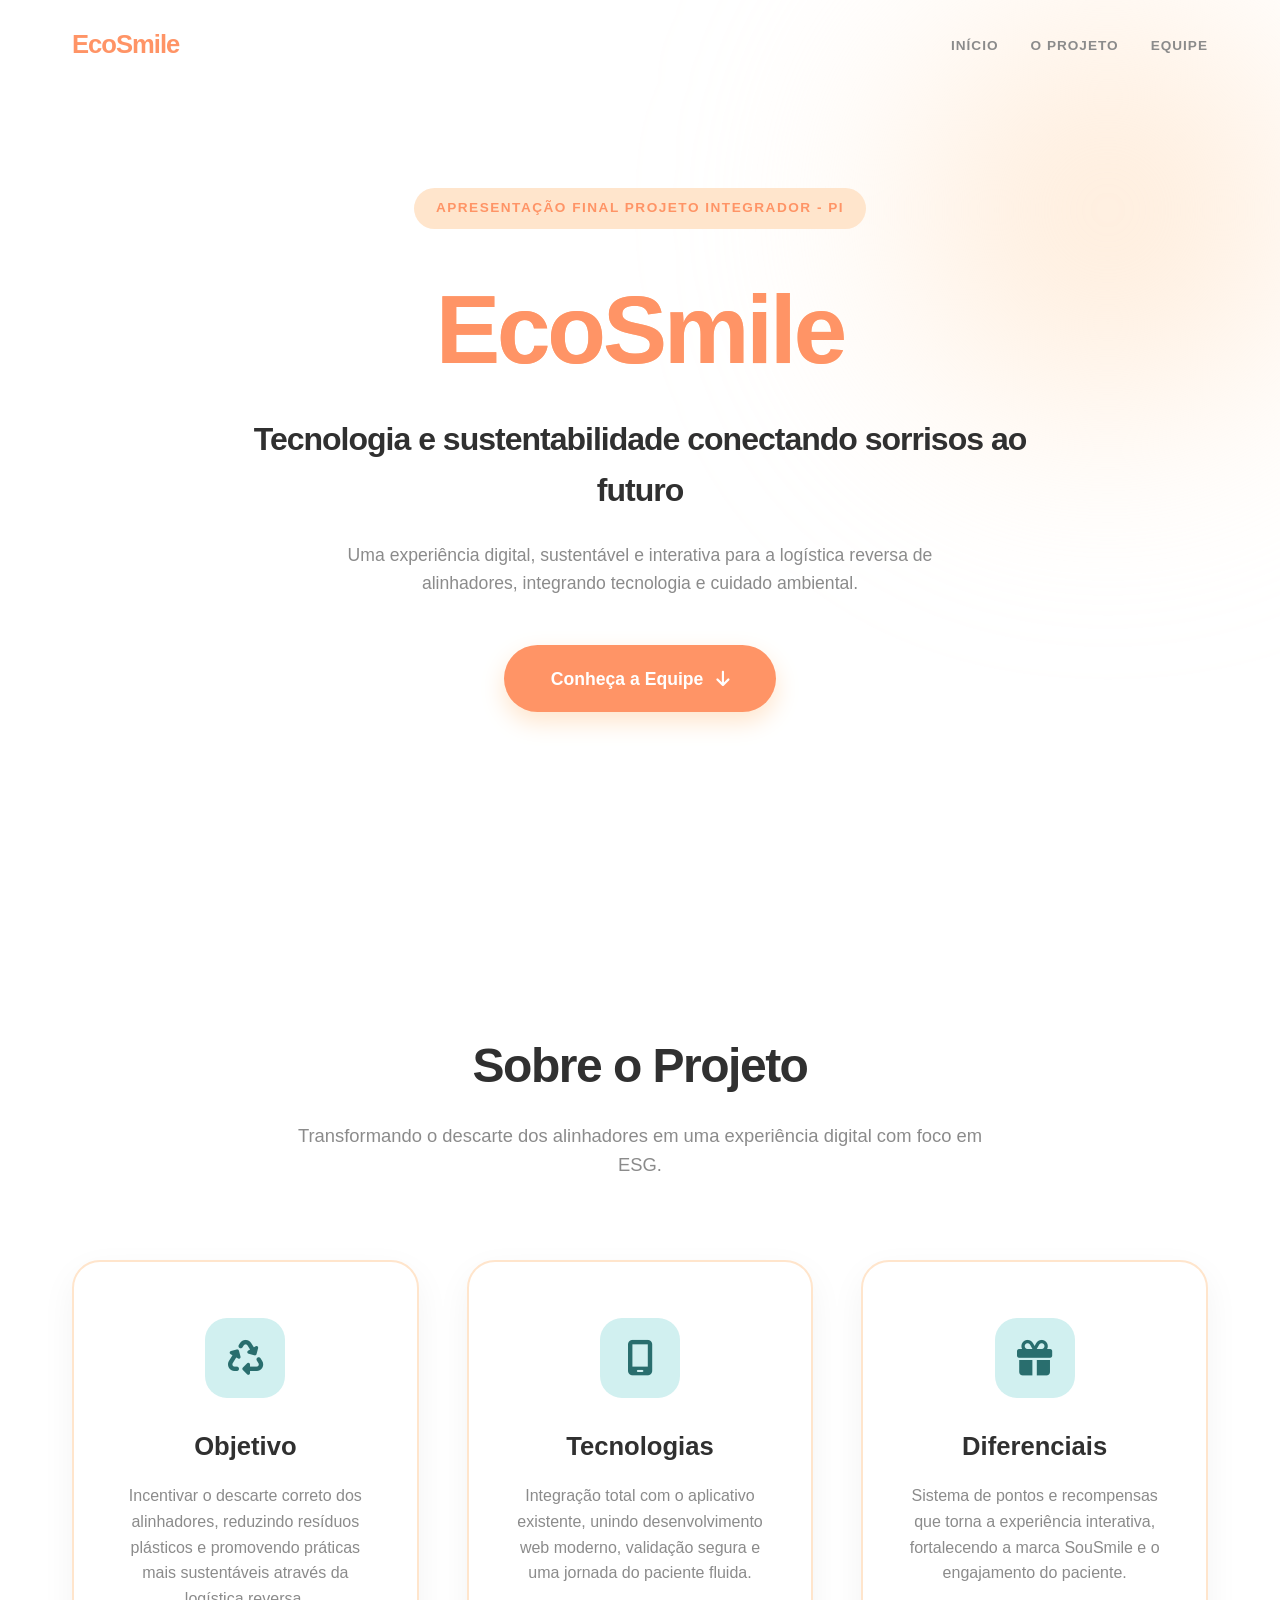
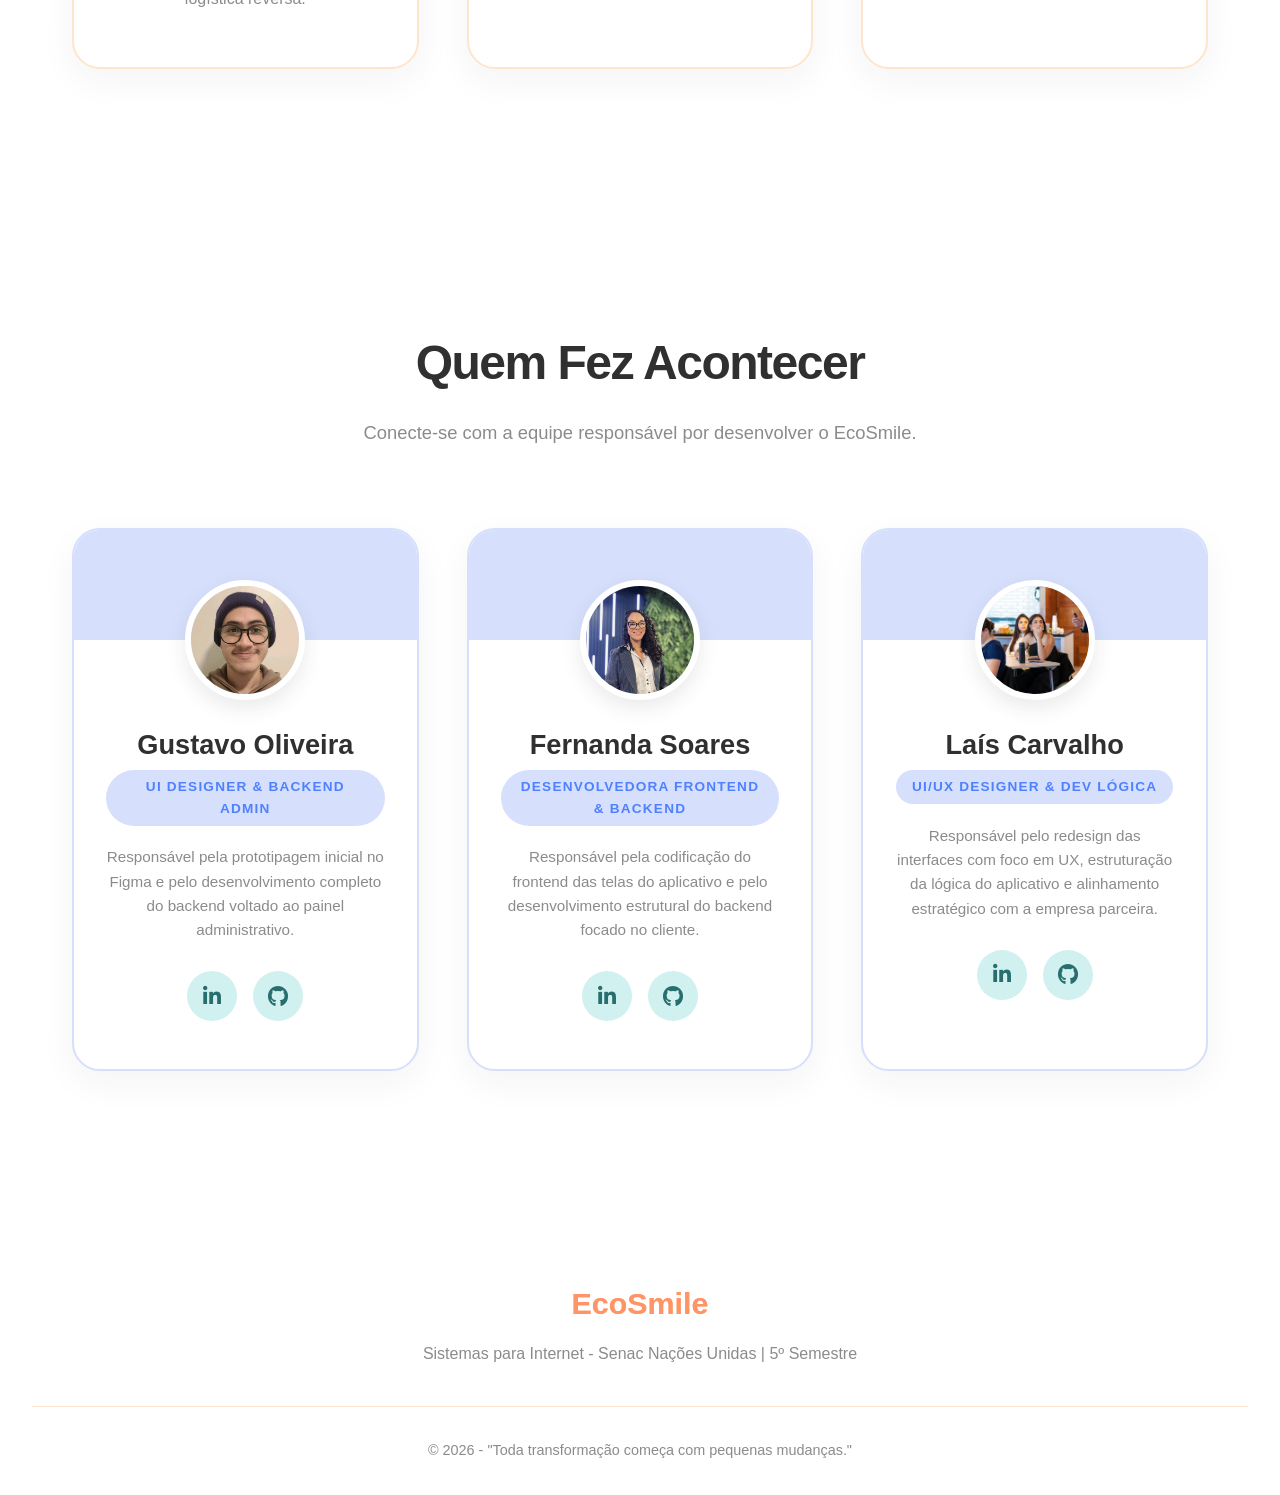
==== index.html @ 8f0d4261 "Adicionando itens iniciais ao projeto" ====
<!DOCTYPE html>
<html lang="pt-BR">
<head>
    <meta charset="UTF-8">
    <meta name="viewport" content="width=device-width, initial-scale=1.0">
    <title>EcoSmile - Sustentabilidade Digital</title>
    <link rel="stylesheet" href="https://cdnjs.cloudflare.com/ajax/libs/font-awesome/6.4.0/css/all.min.css">
    <link rel="stylesheet" href="style.css">
</head>
<body>
    <nav id="navbar">
        <div class="nav-content">
            <div class="logo">
                EcoSmile
            </div>
            <ul class="nav-links">
                <li><a href="#home">Início</a></li>
                <li><a href="#sobre">O Projeto</a></li>
                <li><a href="#equipe">Equipe</a></li>
            </ul>
        </div>
    </nav>

    <section id="home" class="hero">
        <div class="hero-shape"></div> <div class="hero-content fade-in">
            <div class="badge">Apresentação final projeto integrador - PI </div>
            <h1 class="gradient-text">EcoSmile</h1>
            <h2>Tecnologia e sustentabilidade conectando sorrisos ao futuro</h2>
            <p>Uma experiência digital, sustentável e interativa para a logística reversa de alinhadores, integrando tecnologia e cuidado ambiental.</p>
            <a href="#equipe" class="btn-primary">Conheça a Equipe <i class="fa-solid fa-arrow-down"></i></a>
        </div>
    </section>

    <section id="sobre" class="sobre">
        <div class="section-header fade-in">
            <h2>Sobre o Projeto</h2>
            <p>Transformando o descarte dos alinhadores em uma experiência digital com foco em ESG.</p>
        </div>
        
        <div class="cards-container">
            <div class="feature-card fade-in">
                <div class="icon-wrapper">
                    <i class="fa-solid fa-recycle"></i>
                </div>
                <h3>Objetivo</h3>
                <p>Incentivar o descarte correto dos alinhadores, reduzindo resíduos plásticos e promovendo práticas mais sustentáveis através da logística reversa.</p>
            </div>
            <div class="feature-card fade-in delay-1">
                <div class="icon-wrapper">
                    <i class="fa-solid fa-mobile-screen"></i>
                </div>
                <h3>Tecnologias</h3>
                <p>Integração total com o aplicativo existente, unindo desenvolvimento web moderno, validação segura e uma jornada do paciente fluida.</p>
            </div>
            <div class="feature-card fade-in delay-2">
                <div class="icon-wrapper">
                    <i class="fa-solid fa-gift"></i>
                </div>
                <h3>Diferenciais</h3>
                <p>Sistema de pontos e recompensas que torna a experiência interativa, fortalecendo a marca SouSmile e o engajamento do paciente.</p>
            </div>
        </div>
    </section>

    <section id="equipe" class="equipe">
        <div class="section-header fade-in">
            <h2>Quem Fez Acontecer</h2>
            <p>Conecte-se com a equipe responsável por desenvolver o EcoSmile.</p>
        </div>

        <div class="team-container">
            <div class="team-card fade-in">
                <div class="card-header-bg"></div>
                <img src="assets/gustavo.jpg" alt="Gustavo Oliveira" id="avatar-gustavo" class="team-avatar">
                <div class="team-info">
                    <h3>Gustavo Oliveira</h3>
                    <span class="role">UI Designer & Backend Admin</span>
                    <p>Responsável pela prototipagem inicial no Figma e pelo desenvolvimento completo do backend voltado ao painel administrativo.</p>
                    <div class="social-links">
                        <a href="https://www.linkedin.com/in/gustavoo-oliveira/" target="_blank" class="social-btn linkedin"><i class="fa-brands fa-linkedin-in"></i></a>
                        <a href="https://github.com/gutt06" target="_blank" class="social-btn github"><i class="fa-brands fa-github"></i></a>
                    </div>
                </div>
            </div>

            <div class="team-card fade-in delay-1">
                <div class="card-header-bg"></div>
                <img src="assets/fernanda.jpg" alt="Fernanda Soares" id="avatar-fernanda" class="team-avatar">
                <div class="team-info">
                    <h3>Fernanda Soares</h3>
                    <span class="role">Desenvolvedora Frontend & Backend</span>
                    <p>Responsável pela codificação do frontend das telas do aplicativo e pelo desenvolvimento estrutural do backend focado no cliente.</p>
                    <div class="social-links">
                        <a href="https://www.linkedin.com/in/fernandaosribeiro1/?locale=pt" target="_blank" class="social-btn linkedin"><i class="fa-brands fa-linkedin-in"></i></a>
                        <a href="https://github.com/fernandaosribeiro1" target="_blank" class="social-btn github"><i class="fa-brands fa-github"></i></a>
                    </div>
                </div>
            </div>

            <div class="team-card fade-in delay-2">
                <div class="card-header-bg"></div>
                <img src="assets/lais.jpg" alt="Laís Carvalho" id="avatar-lais" class="team-avatar">
                <div class="team-info">
                    <h3>Laís Carvalho</h3>
                    <span class="role">UI/UX Designer & Dev Lógica</span>
                    <p>Responsável pelo redesign das interfaces com foco em UX, estruturação da lógica do aplicativo e alinhamento estratégico com a empresa parceira.</p>
                    <div class="social-links">
                        <a href="https://www.linkedin.com/in/la%C3%ADs-carvalho-123595216" target="_blank" class="social-btn linkedin"><i class="fa-brands fa-linkedin-in"></i></a>
                        <a href="https://github.com/LaysC" target="_blank" class="social-btn github"><i class="fa-brands fa-github"></i></a>
                    </div>
                </div>
            </div>
        </div>
    </section>

    <footer>
        <div class="footer-content">
            <h3 class="gradient-text">EcoSmile</h3>
            <p>Sistemas para Internet - Senac Nações Unidas | 5º Semestre</p>
            <p class="copyright">© 2026 - "Toda transformação começa com pequenas mudanças."</p>
        </div>
    </footer>

    <script src="script.js"></script>
</body>
</html>
---- style.css ----
/* Variáveis da Marca - Paleta Oficial Exata */
:root {
    --coral: #ff9466;
    --blue: #4f80ff;
    --emerald: #296e6e;
    --yellow: #fff173;
    --black: #303030;
    --light-coral: #ffe5cc;
    --light-blue: #d6e0fc;
    --light-emerald: #d1f0f0;
    --light-yellow: #fffce0;
    --grey: #8b8b8b;
    --peach: #ffd4ab;
    --aqua: #8fd6d6;
    --white: #ffffff;

    --bg-page: var(--white);
    --text-dark: var(--black);
    --text-light: var(--grey);
    --card-bg: var(--white);
    --transition: all 0.3s cubic-bezier(0.25, 0.8, 0.25, 1);
}

* {
    margin: 0;
    padding: 0;
    box-sizing: border-box;
    font-family: 'Inter', -apple-system, BlinkMacSystemFont, "Segoe UI", Roboto, sans-serif;
    scroll-behavior: smooth;
}

body {
    background-color: var(--bg-page);
    color: var(--text-dark);
    line-height: 1.6;
    overflow-x: hidden;
}

/* Utilitários Visuais */
.gradient-text {
    /* Gradiente sutil usando Coral e Peach da paleta */
    background: linear-gradient(135deg, var(--coral), var(--peach));
    -webkit-background-clip: text;
    background-clip: text;
    color: transparent;
    font-weight: 900;
}

/* Navbar */
nav {
    position: fixed;
    top: 0;
    width: 100%;
    z-index: 1000;
    padding: 1.5rem 0;
    transition: var(--transition);
}

nav.scrolled {
    padding: 1rem 0;
    background: rgba(255, 255, 255, 0.95);
    backdrop-filter: blur(10px);
    box-shadow: 0 4px 20px rgba(48, 48, 48, 0.05);
}

.nav-content {
    max-width: 1200px;
    margin: 0 auto;
    padding: 0 2rem;
    display: flex;
    justify-content: space-between;
    align-items: center;
}

.logo {
    font-size: 1.6rem;
    font-weight: 800;
    color: var(--coral);
    letter-spacing: -1px;
}

.nav-links {
    display: flex;
    list-style: none;
    gap: 2rem;
}

.nav-links a {
    color: var(--grey);
    text-decoration: none;
    font-weight: 600;
    transition: var(--transition);
    text-transform: uppercase;
    font-size: 0.85rem;
    letter-spacing: 1px;
}

.nav-links a:hover {
    color: var(--coral);
}

/* Hero Section */
.hero {
    min-height: 100vh;
    display: flex;
    align-items: center;
    justify-content: center;
    text-align: center;
    position: relative;
    padding: 0 2rem;
    overflow: hidden;
}

.hero-shape {
    position: absolute;
    top: -10%;
    right: -10%;
    width: 600px;
    height: 600px;
    background: radial-gradient(circle, var(--light-coral), transparent 70%);
    border-radius: 50%;
    filter: blur(100px);
    z-index: 0;
}

.hero-content {
    max-width: 800px;
    z-index: 2;
    display: flex;
    flex-direction: column;
    align-items: center;
}

.badge {
    background: var(--light-coral);
    color: var(--coral);
    padding: 0.6rem 1.4rem;
    border-radius: 50px;
    font-size: 0.85rem;
    font-weight: 700;
    text-transform: uppercase;
    letter-spacing: 1.5px;
    margin-bottom: 1.5rem;
}

.hero h1 {
    font-size: clamp(3.8rem, 8vw, 6rem);
    margin-bottom: 0.5rem;
    color: var(--coral);
    font-weight: 900;
    letter-spacing: -3px;
}

.hero h2 {
    font-size: clamp(1.3rem, 3vw, 2rem);
    color: var(--black);
    margin-bottom: 1.5rem;
    font-weight: 700;
    letter-spacing: -1px;
}

.hero p {
    color: var(--grey);
    font-size: 1.1rem;
    max-width: 600px;
    margin-bottom: 3rem;
}

/* Botão Principal */
.btn-primary {
    display: inline-flex;
    align-items: center;
    gap: 0.8rem;
    padding: 1.1rem 2.8rem;
    background-color: var(--coral);
    color: var(--white);
    text-decoration: none;
    border-radius: 50px;
    font-weight: 700;
    font-size: 1.1rem;
    transition: var(--transition);
    box-shadow: 0 10px 25px var(--light-coral);
    border: 2px solid transparent;
}

.btn-primary:hover {
    transform: translateY(-4px);
    background-color: var(--peach);
    color: var(--black);
    box-shadow: 0 15px 35px var(--light-coral);
}

/* Seções Gerais */
section:not(.hero) {
    padding: 8rem 2rem;
    max-width: 1200px;
    margin: 0 auto;
}

.section-header {
    text-align: center;
    max-width: 700px;
    margin: 0 auto 5rem auto;
}

.section-header h2 {
    font-size: 3rem;
    margin-bottom: 1rem;
    color: var(--black);
    font-weight: 800;
    letter-spacing: -1.5px;
}

.section-header p {
    color: var(--grey);
    font-size: 1.15rem;
}

/* Layout de Cards */
.cards-container, .team-container {
    display: grid;
    grid-template-columns: repeat(auto-fit, minmax(320px, 1fr));
    gap: 3rem;
}

/* Feature Cards (Sobre o Projeto) */
.feature-card {
    background: var(--card-bg);
    border-radius: 28px;
    padding: 3.5rem 2.5rem;
    text-align: center;
    box-shadow: 0 12px 35px rgba(48, 48, 48, 0.05);
    border: 2px solid var(--light-coral);
    transition: var(--transition);
    position: relative;
    overflow: hidden;
}

.feature-card::before {
    content: '';
    position: absolute;
    top: 0;
    left: 0;
    width: 100%;
    height: 6px;
    background: var(--coral);
    transform: scaleX(0);
    transform-origin: left;
    transition: transform 0.4s ease;
}

.feature-card:hover {
    transform: translateY(-12px);
    border-color: var(--coral);
    box-shadow: 0 25px 50px var(--light-coral);
}

.feature-card:hover::before {
    transform: scaleX(1);
}

.icon-wrapper {
    width: 80px;
    height: 80px;
    background: var(--light-emerald);
    color: var(--emerald);
    border-radius: 22px;
    display: flex;
    align-items: center;
    justify-content: center;
    font-size: 2.2rem;
    margin: 0 auto 1.8rem auto;
    transition: var(--transition);
}

.feature-card:hover .icon-wrapper {
    background: var(--emerald);
    color: var(--white);
}

.feature-card h3 {
    font-size: 1.6rem;
    margin-bottom: 1rem;
    color: var(--black);
    font-weight: 700;
}

.feature-card p {
    color: var(--grey);
    font-size: 1rem;
}

/* Team Cards (Equipe com Fotos) */
.team-card {
    background: var(--card-bg);
    border-radius: 28px;
    overflow: hidden;
    box-shadow: 0 12px 35px rgba(48, 48, 48, 0.05);
    border: 2px solid var(--light-blue);
    transition: var(--transition);
    text-align: center;
}

.team-card:hover {
    transform: translateY(-12px);
    border-color: var(--blue);
    box-shadow: 0 25px 50px var(--light-blue);
}

.card-header-bg {
    height: 110px;
    background: var(--light-blue);
    transition: var(--transition);
}

.team-card:hover .card-header-bg {
    background: var(--blue);
}

.team-avatar {
    width: 120px;
    height: 120px;
    border-radius: 50%;
    object-fit: cover;
    margin: -60px auto 1rem auto;
    background-color: var(--white);
    border: 6px solid var(--white);
    box-shadow: 0 8px 20px rgba(48, 48, 48, 0.1);
    transition: var(--transition);
}

.team-card:hover .team-avatar {
    transform: scale(1.05);
    border-color: var(--light-yellow);
}

.team-info {
    padding: 0 2rem 3rem 2rem;
}

.team-info h3 {
    font-size: 1.7rem;
    color: var(--black);
    margin-bottom: 0.2rem;
    font-weight: 700;
}

.team-info .role {
    display: inline-block;
    color: var(--blue);
    font-size: 0.85rem;
    font-weight: 700;
    text-transform: uppercase;
    letter-spacing: 1.2px;
    margin-bottom: 1.2rem;
    background: var(--light-blue);
    padding: 0.4rem 1rem;
    border-radius: 50px;
}

.team-info p {
    color: var(--grey);
    font-size: 0.95rem;
    margin-bottom: 1.8rem;
    min-height: 80px;
}

/* Botões Sociais Focados em Networking */
.social-links {
    display: flex;
    justify-content: center;
    gap: 1rem;
}

.social-btn {
    width: 50px;
    height: 50px;
    border-radius: 50%;
    display: flex;
    align-items: center;
    justify-content: center;
    background: var(--light-emerald);
    color: var(--emerald);
    text-decoration: none;
    font-size: 1.3rem;
    transition: var(--transition);
}

.social-btn:hover {
    transform: translateY(-4px);
    color: var(--white);
}

.social-btn.linkedin:hover {
    background: var(--blue);
    color: var(--white);
    box-shadow: 0 8px 18px var(--light-blue);
}

.social-btn.github:hover {
    background: var(--black);
    color: var(--white);
    box-shadow: 0 8px 18px rgba(48, 48, 48, 0.3);
}

/* Footer */
footer {
    background: var(--white);
    padding: 5rem 2rem 2rem;
    text-align: center;
    border-top: 1px solid var(--light-grey);
}

.footer-content h3 {
    font-size: 1.9rem;
    margin-bottom: 0.8rem;
    color: var(--coral);
}

.footer-content p {
    color: var(--grey);
}

.copyright {
    margin-top: 2.5rem;
    font-size: 0.9rem;
    padding-top: 2rem;
    border-top: 1px solid var(--light-coral);
}

/* Animações base */
.fade-in {
    opacity: 0;
    transform: translateY(40px);
    transition: opacity 1s cubic-bezier(0.22, 1, 0.36, 1), transform 1s cubic-bezier(0.22, 1, 0.36, 1);
}

.fade-in.visible {
    opacity: 1;
    transform: translateY(0);
}

.delay-1 { transition-delay: 0.2s; }
.delay-2 { transition-delay: 0.4s; }

/* Responsividade */
@media (max-width: 768px) {
    .nav-links {
        display: none;
    }
    
    .hero h1 {
        font-size: 3rem;
        letter-spacing: -1.5px;
    }
    
    section:not(.hero) {
        padding: 5rem 1.5rem;
    }
}
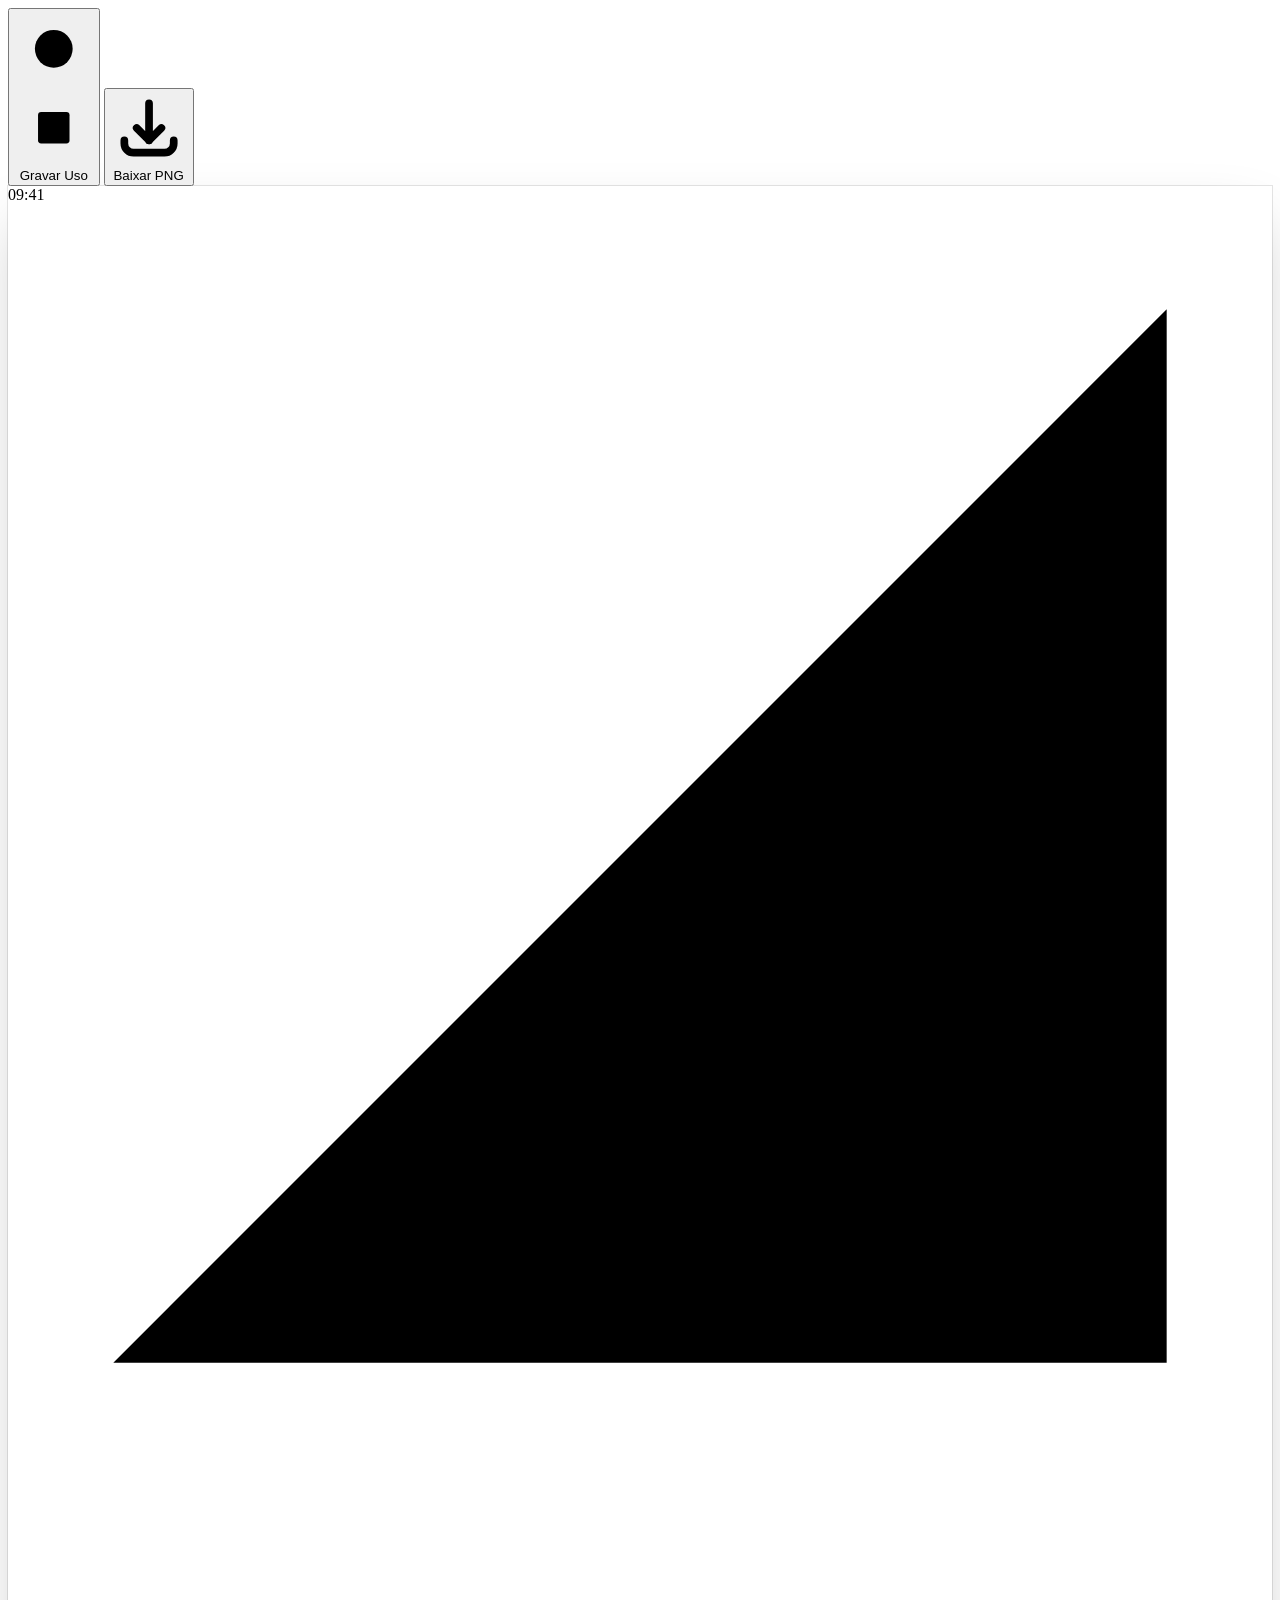
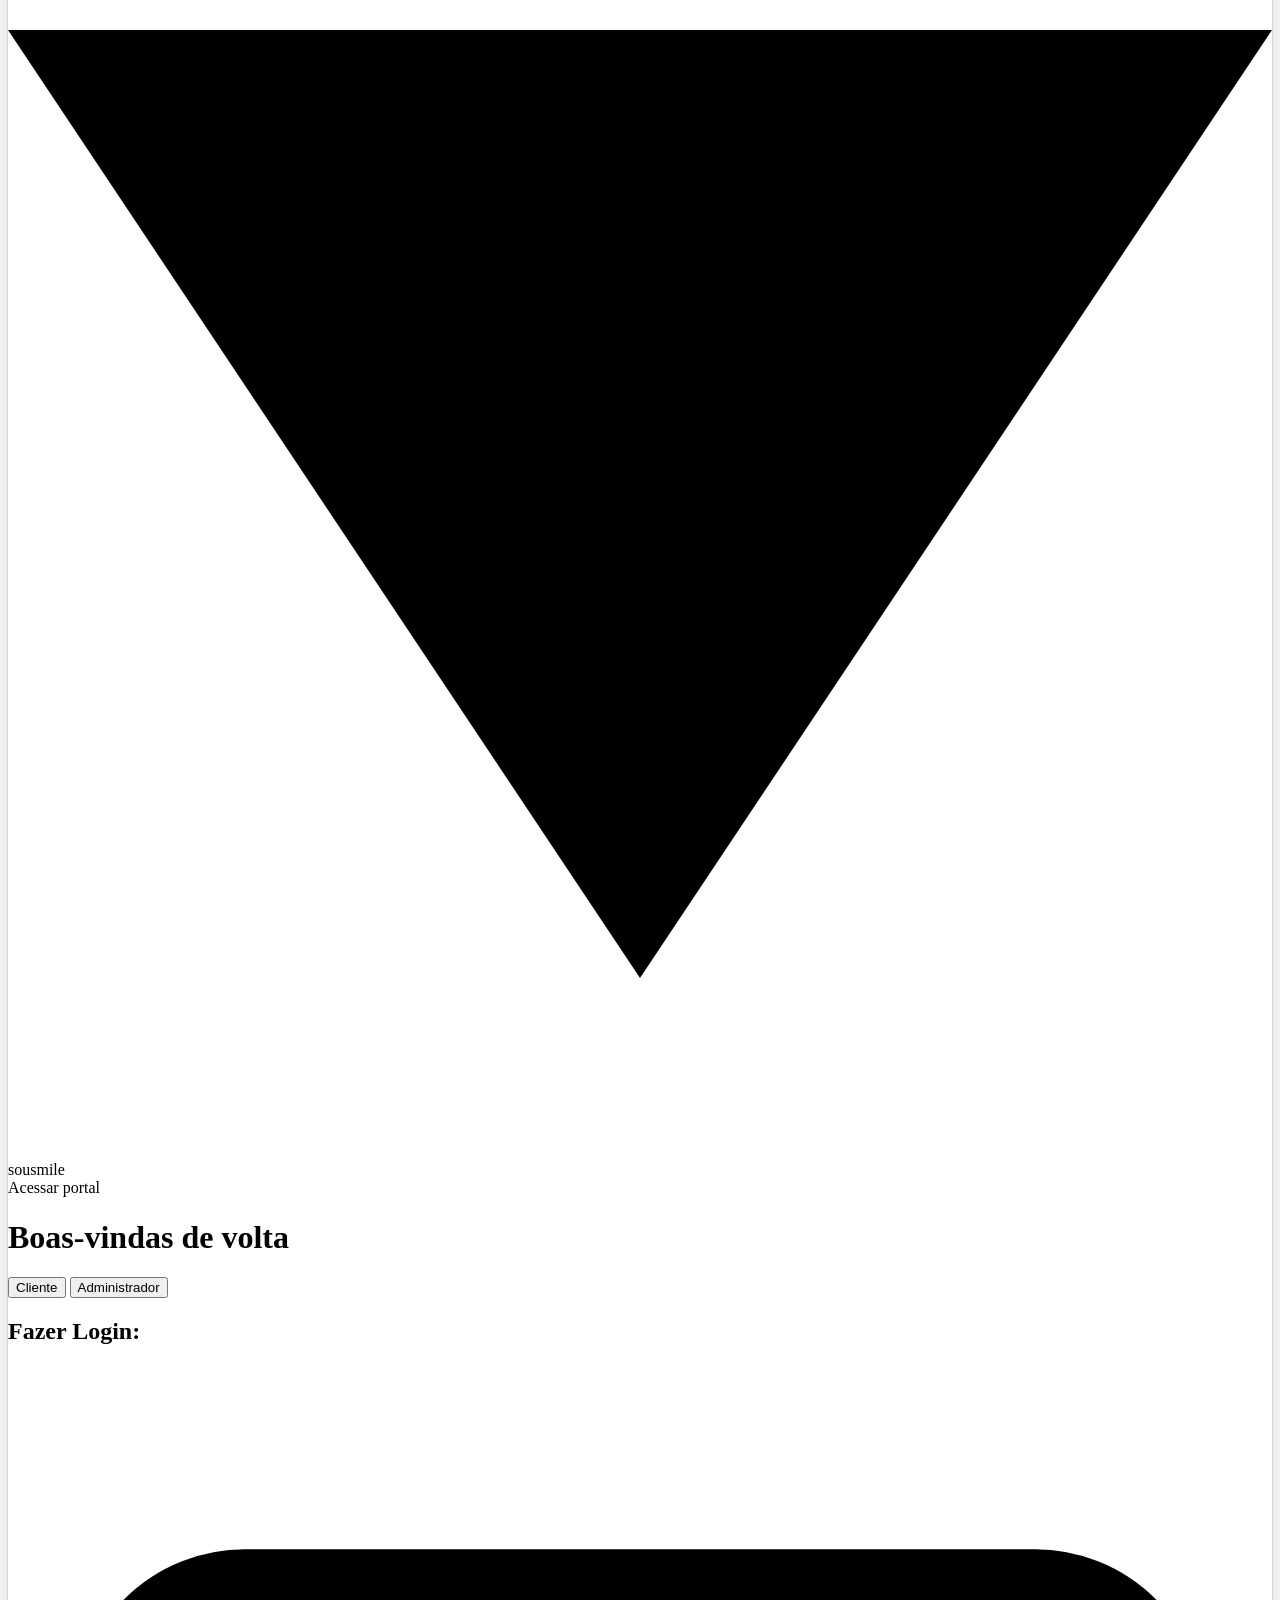
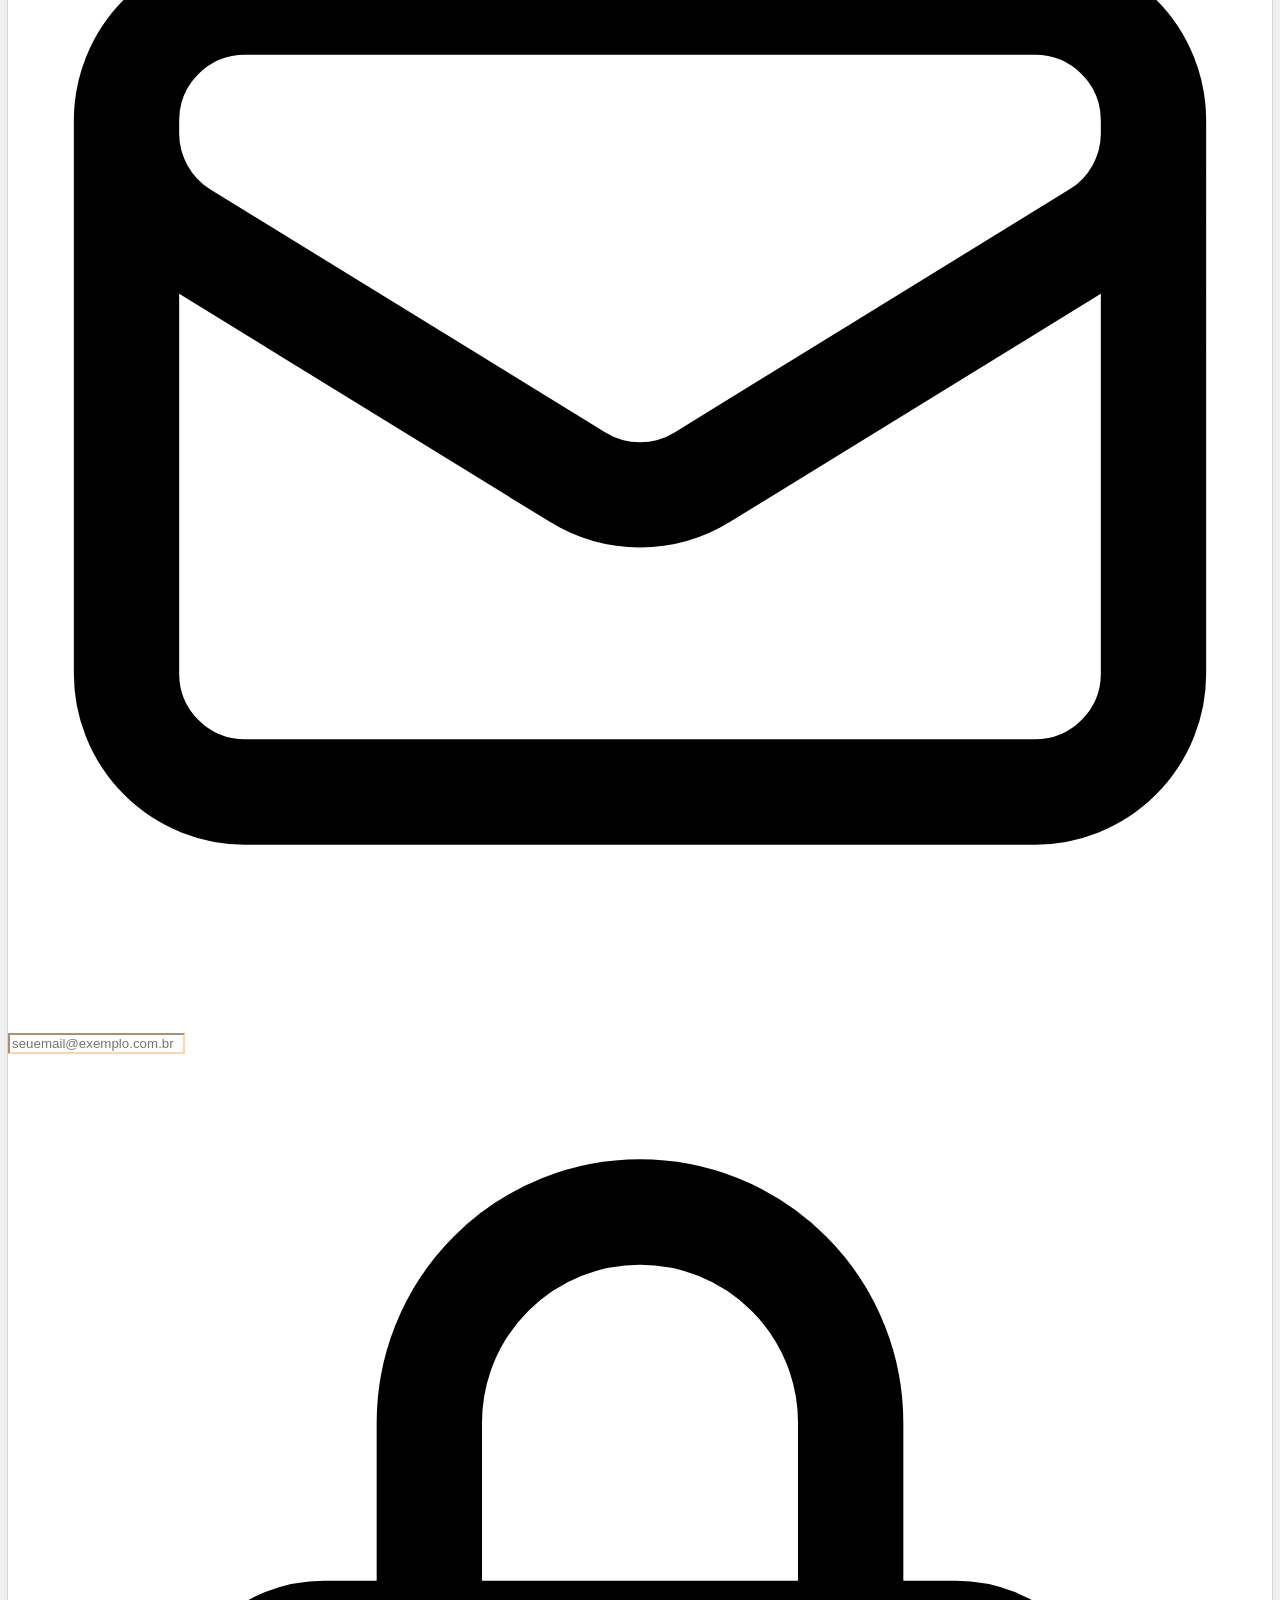
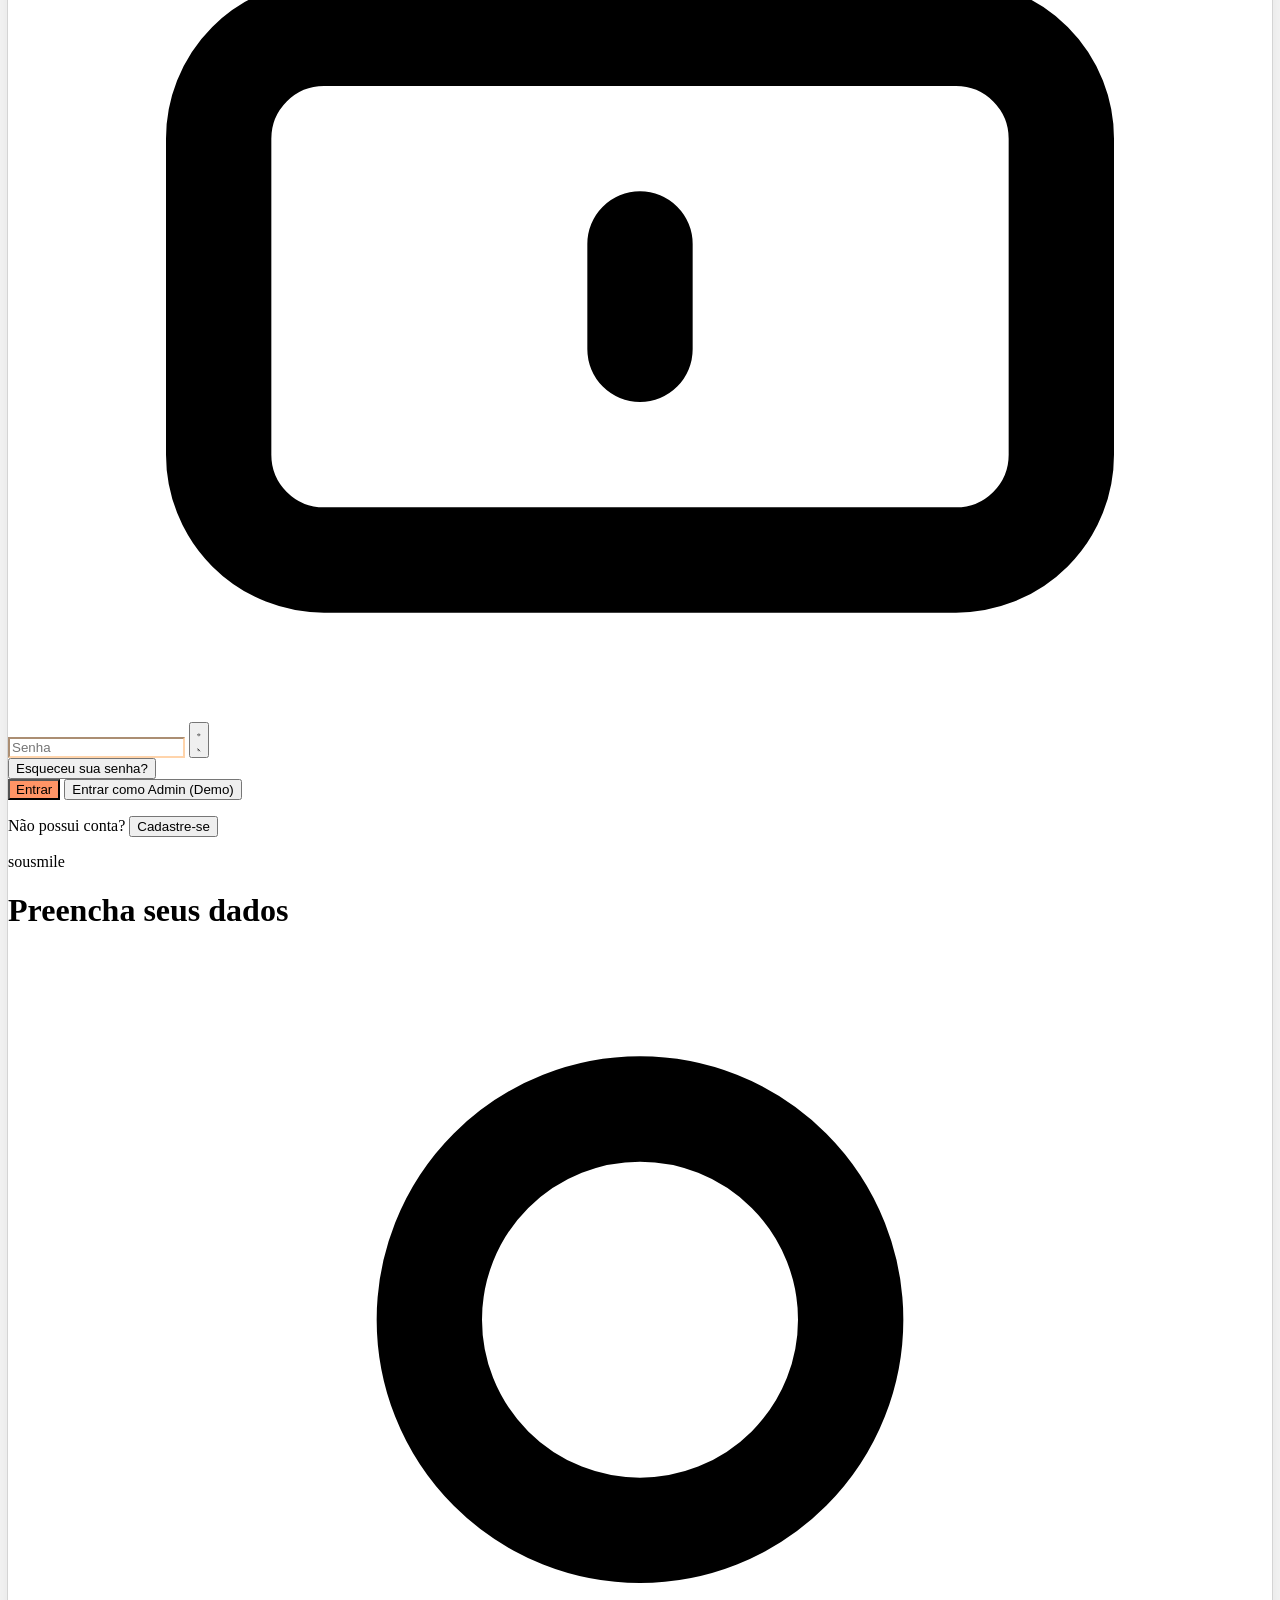
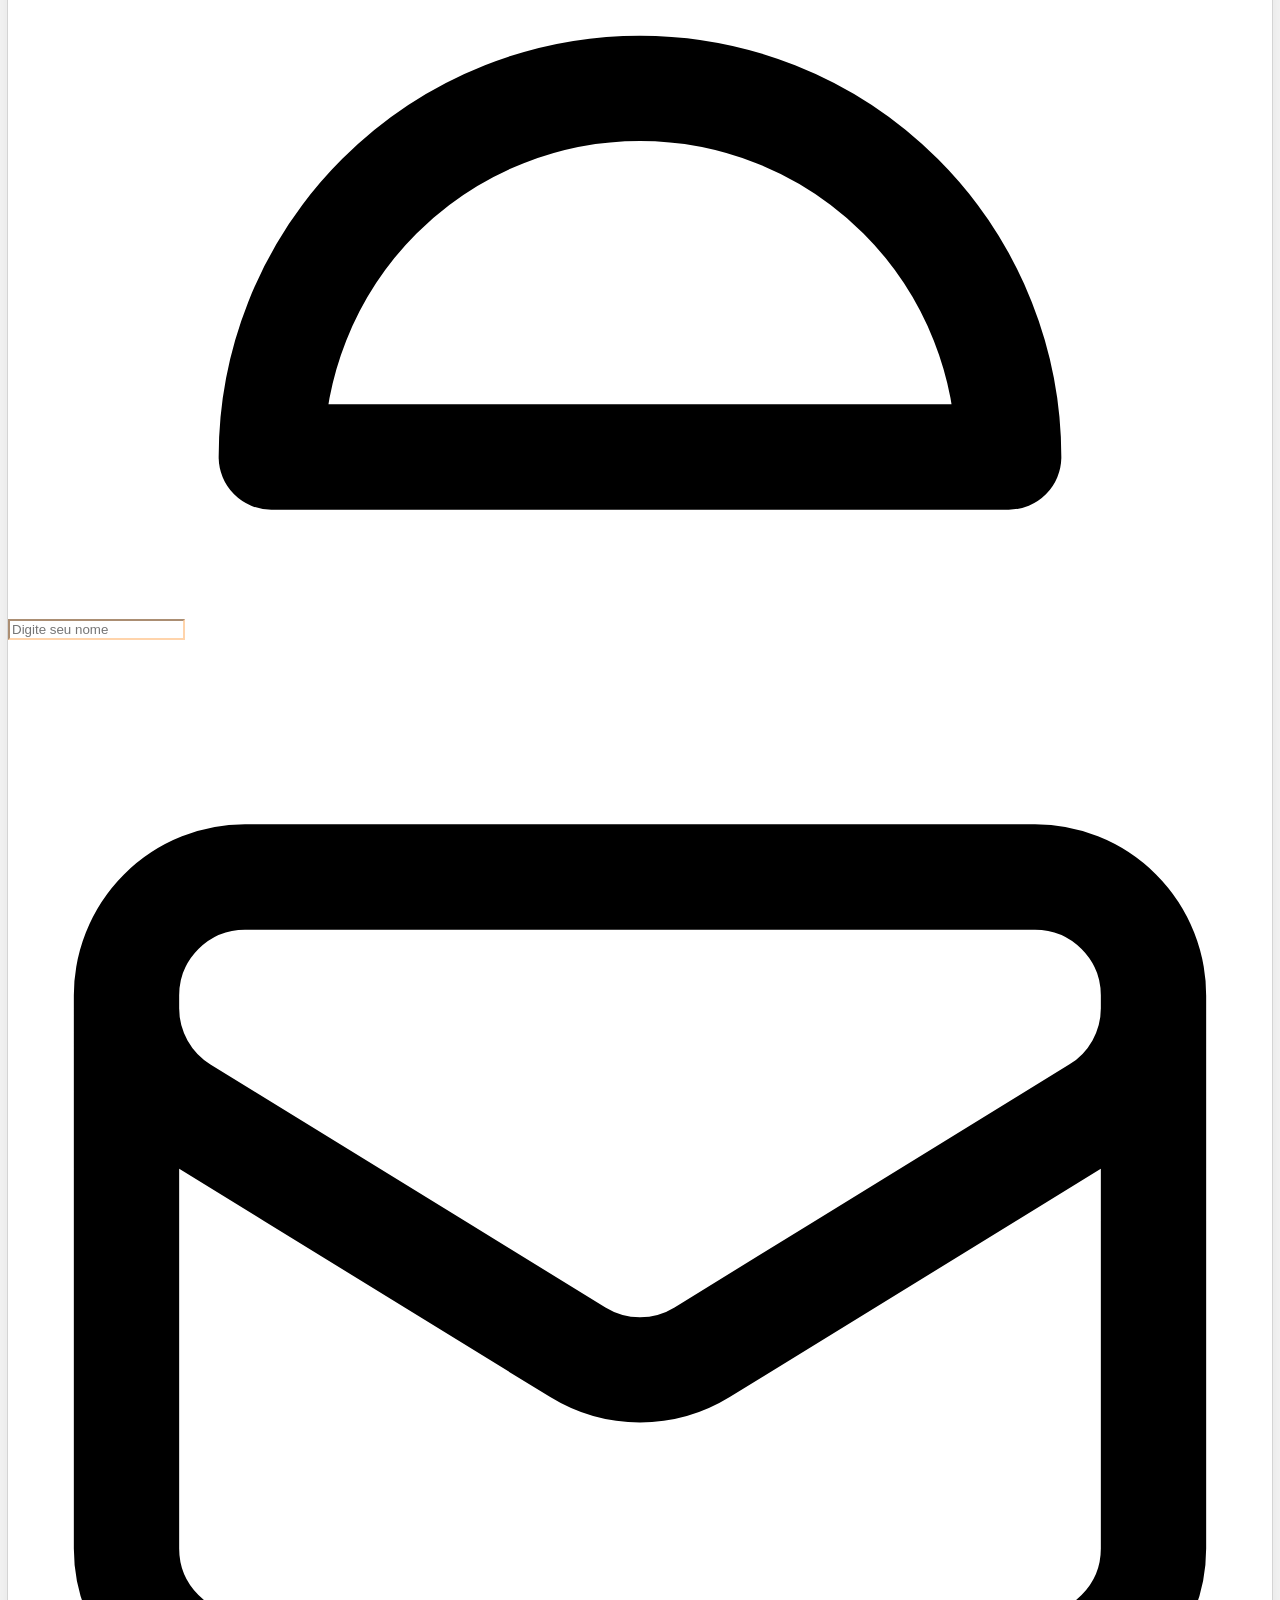
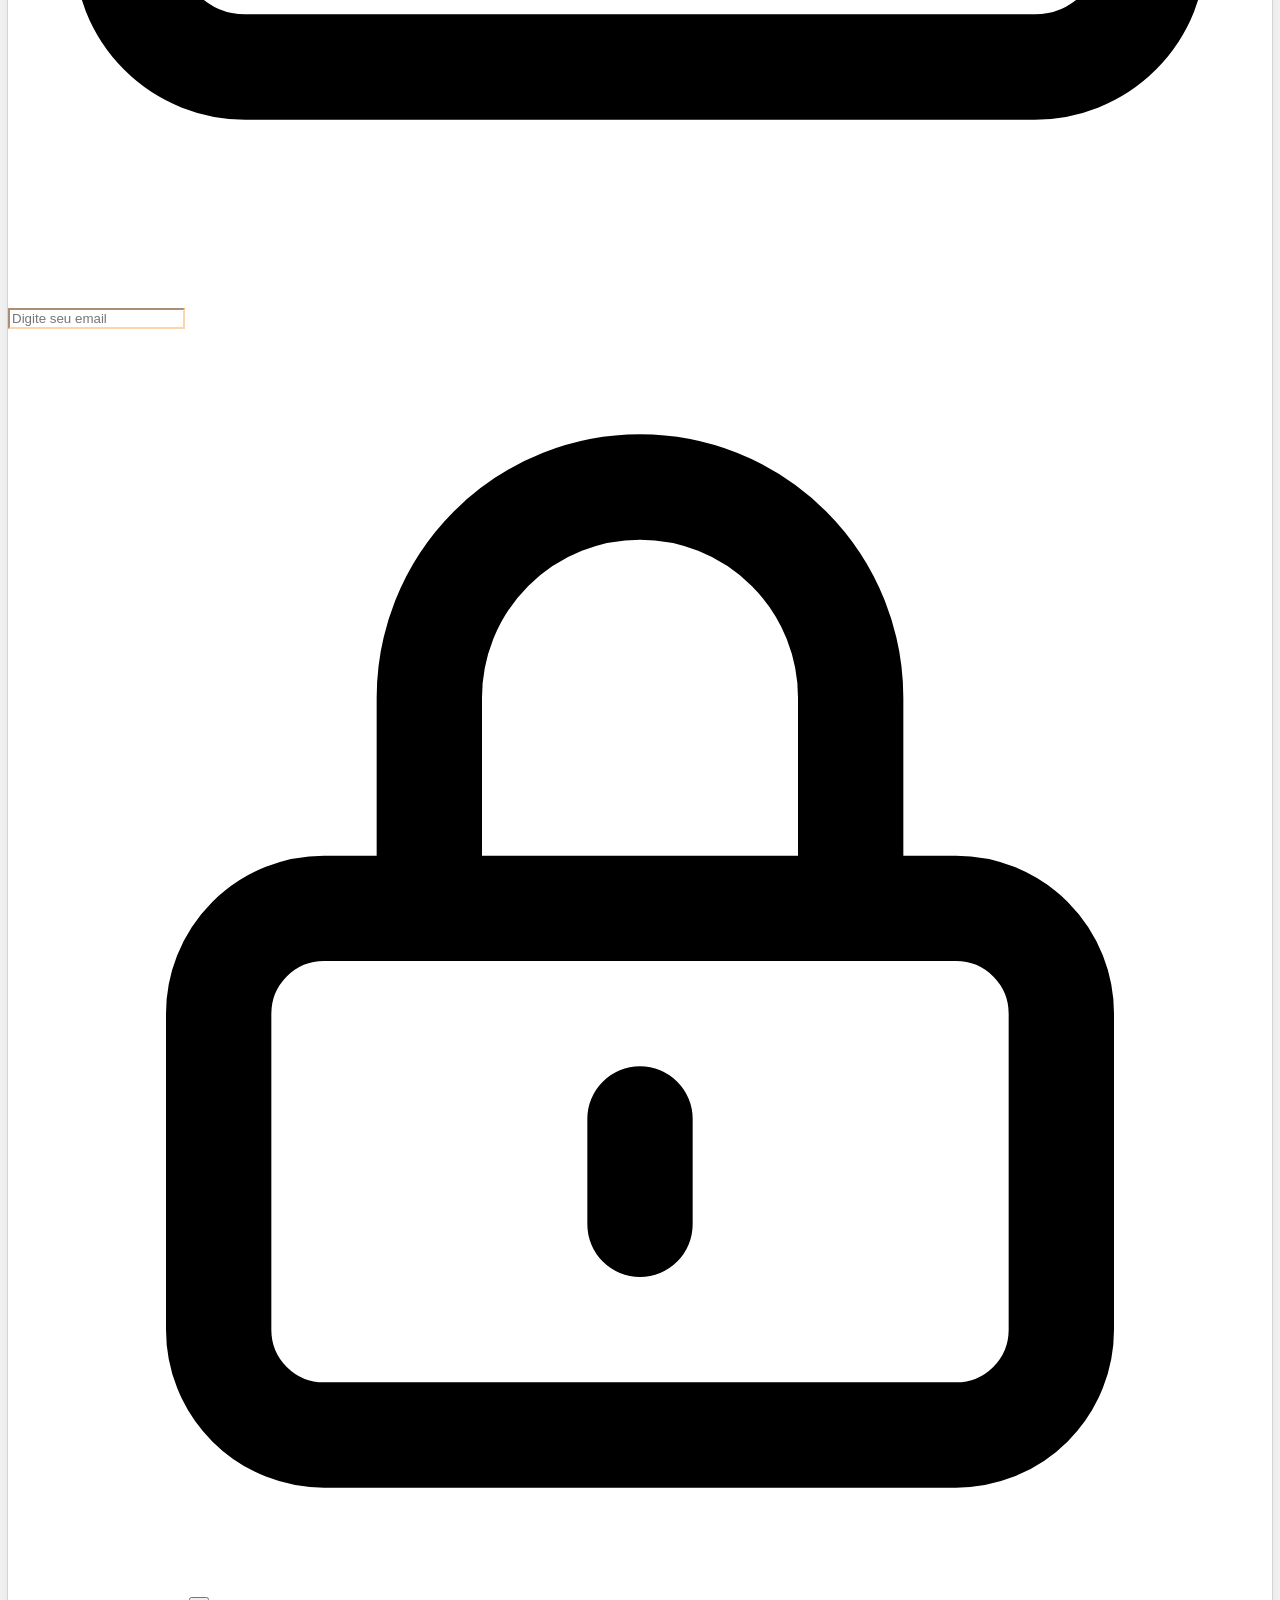
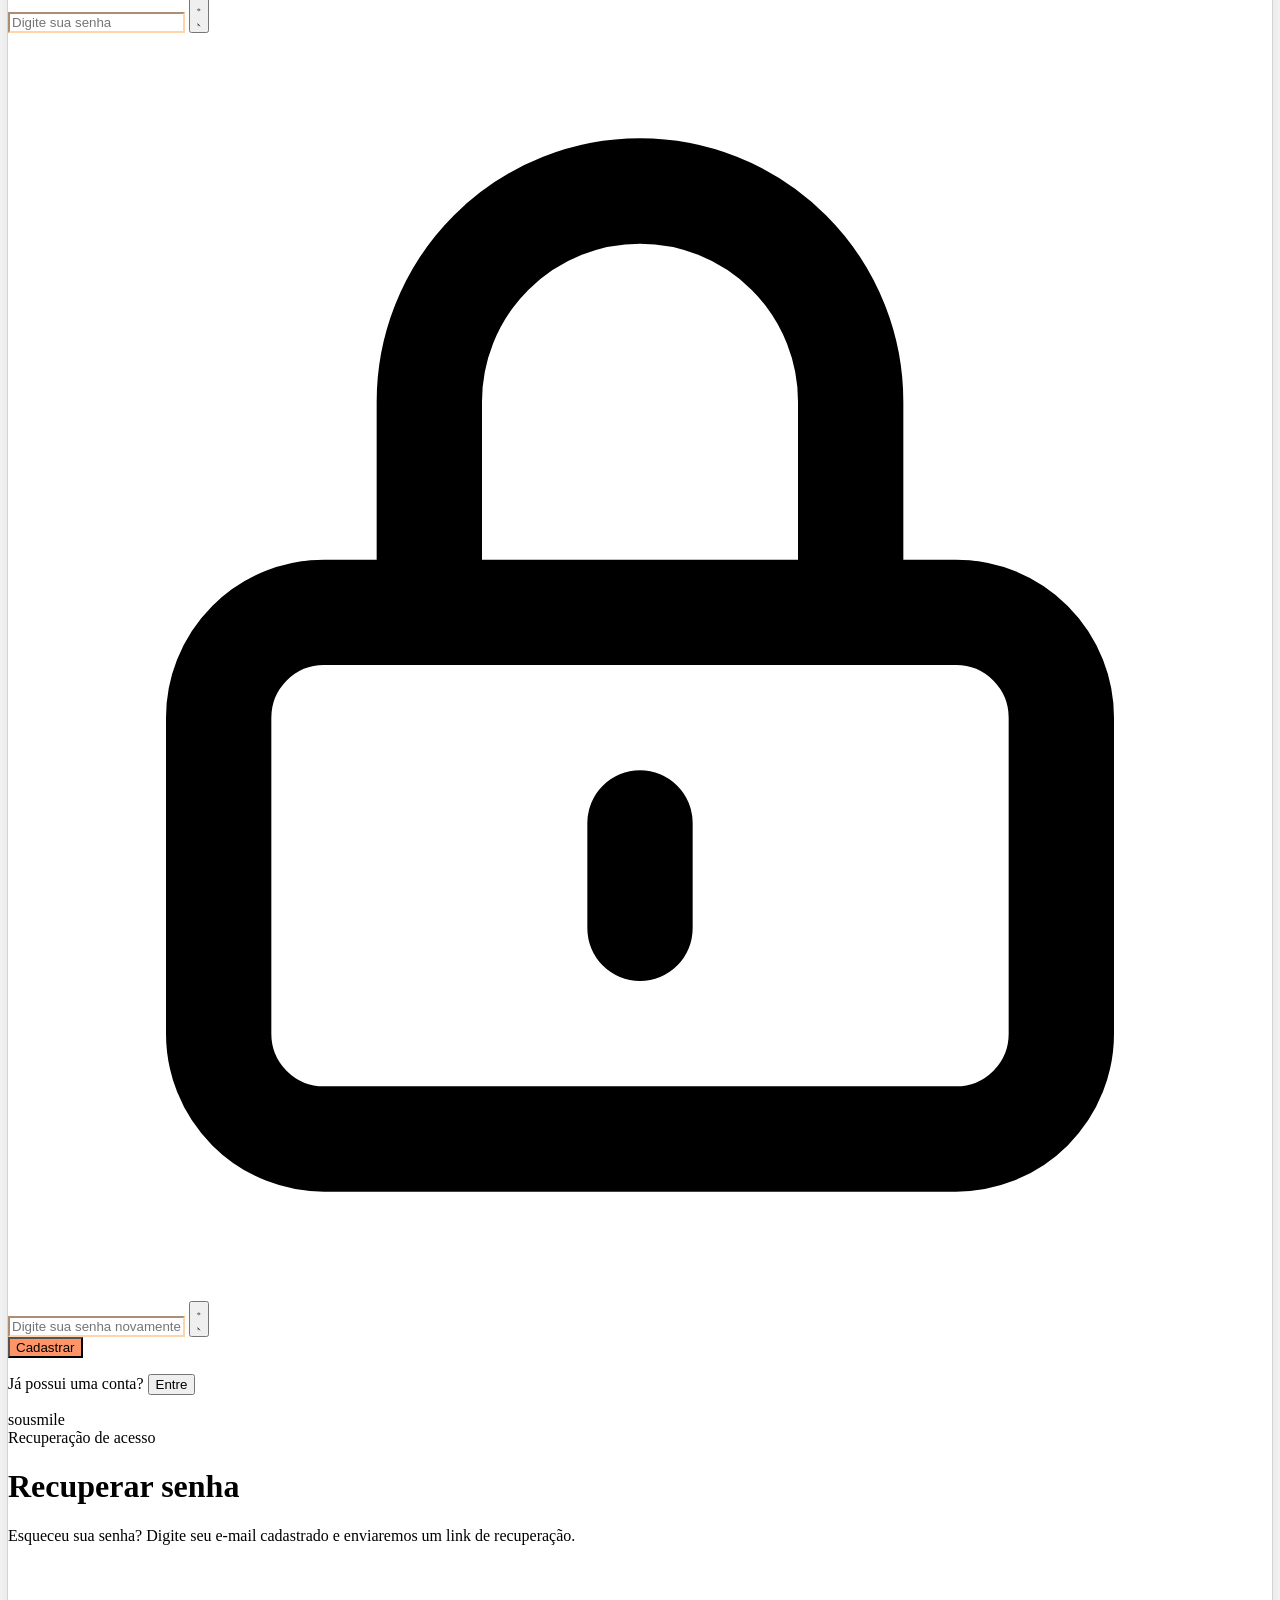
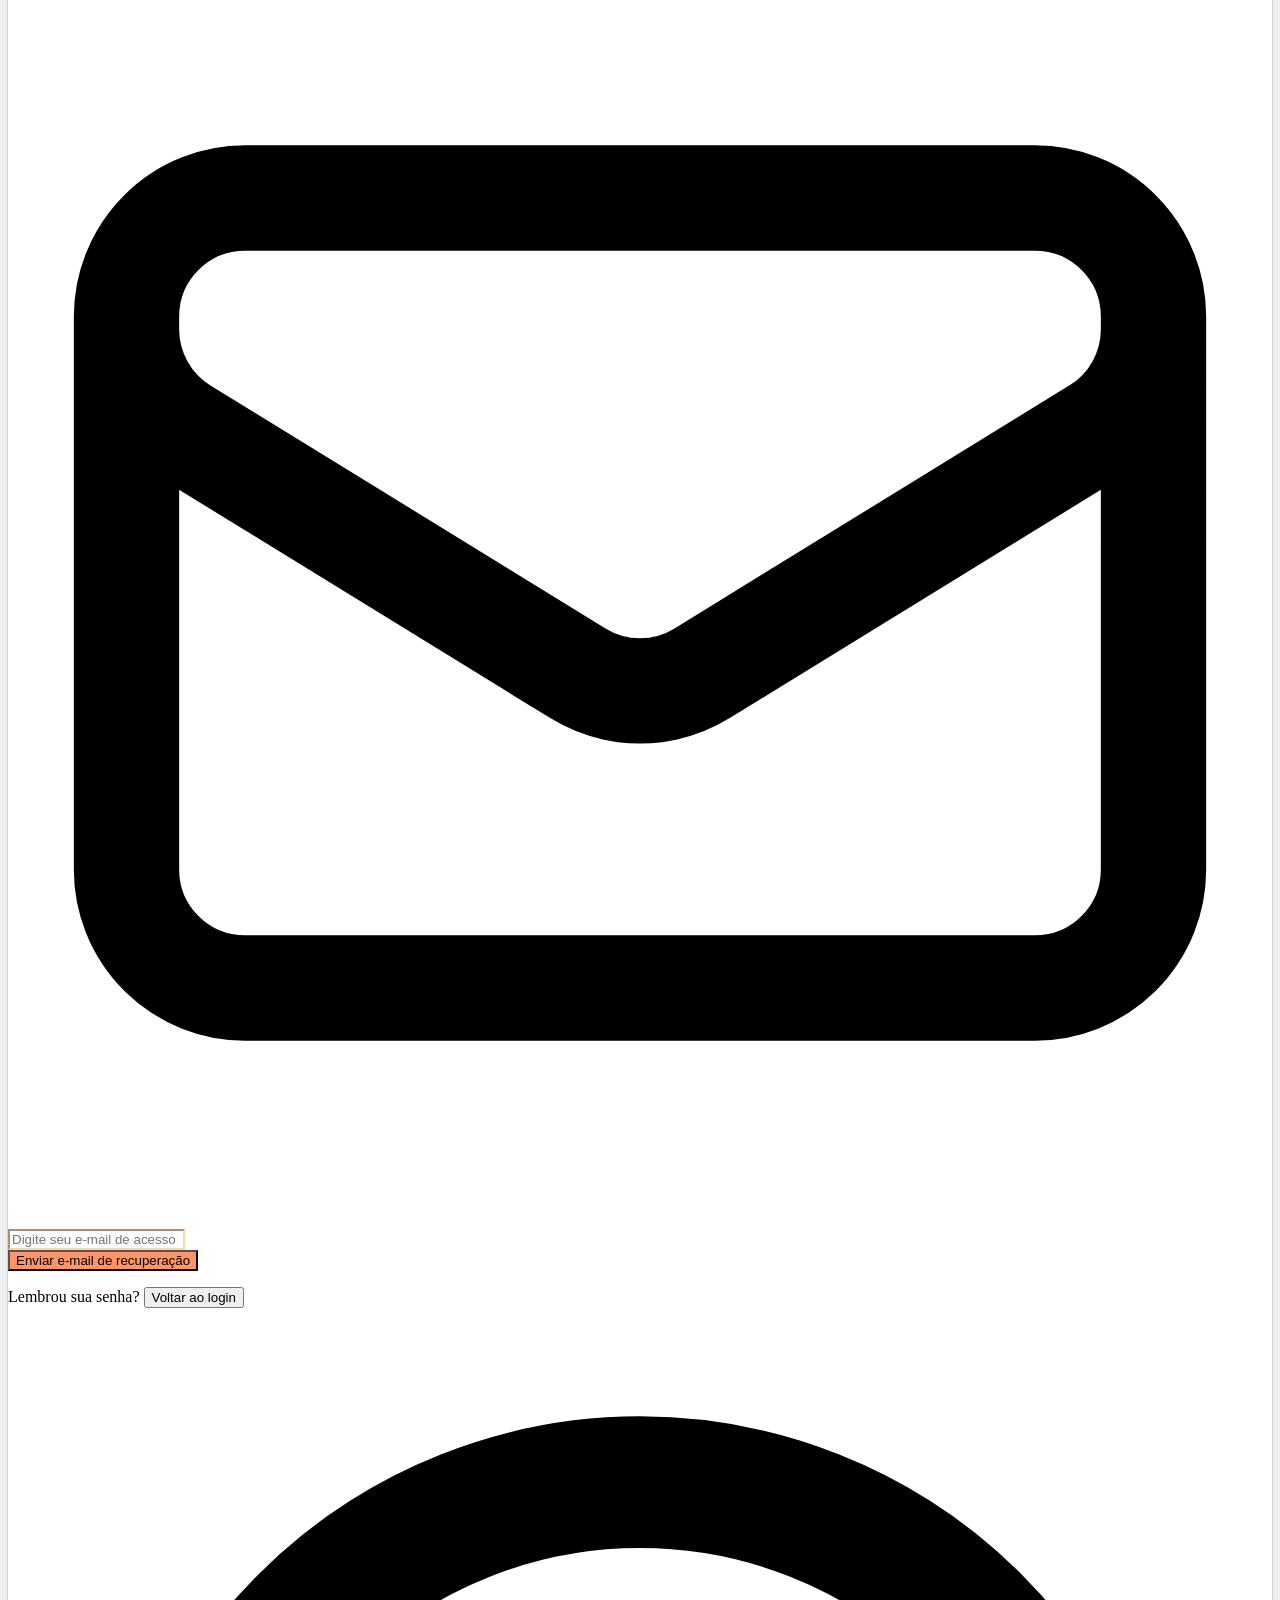
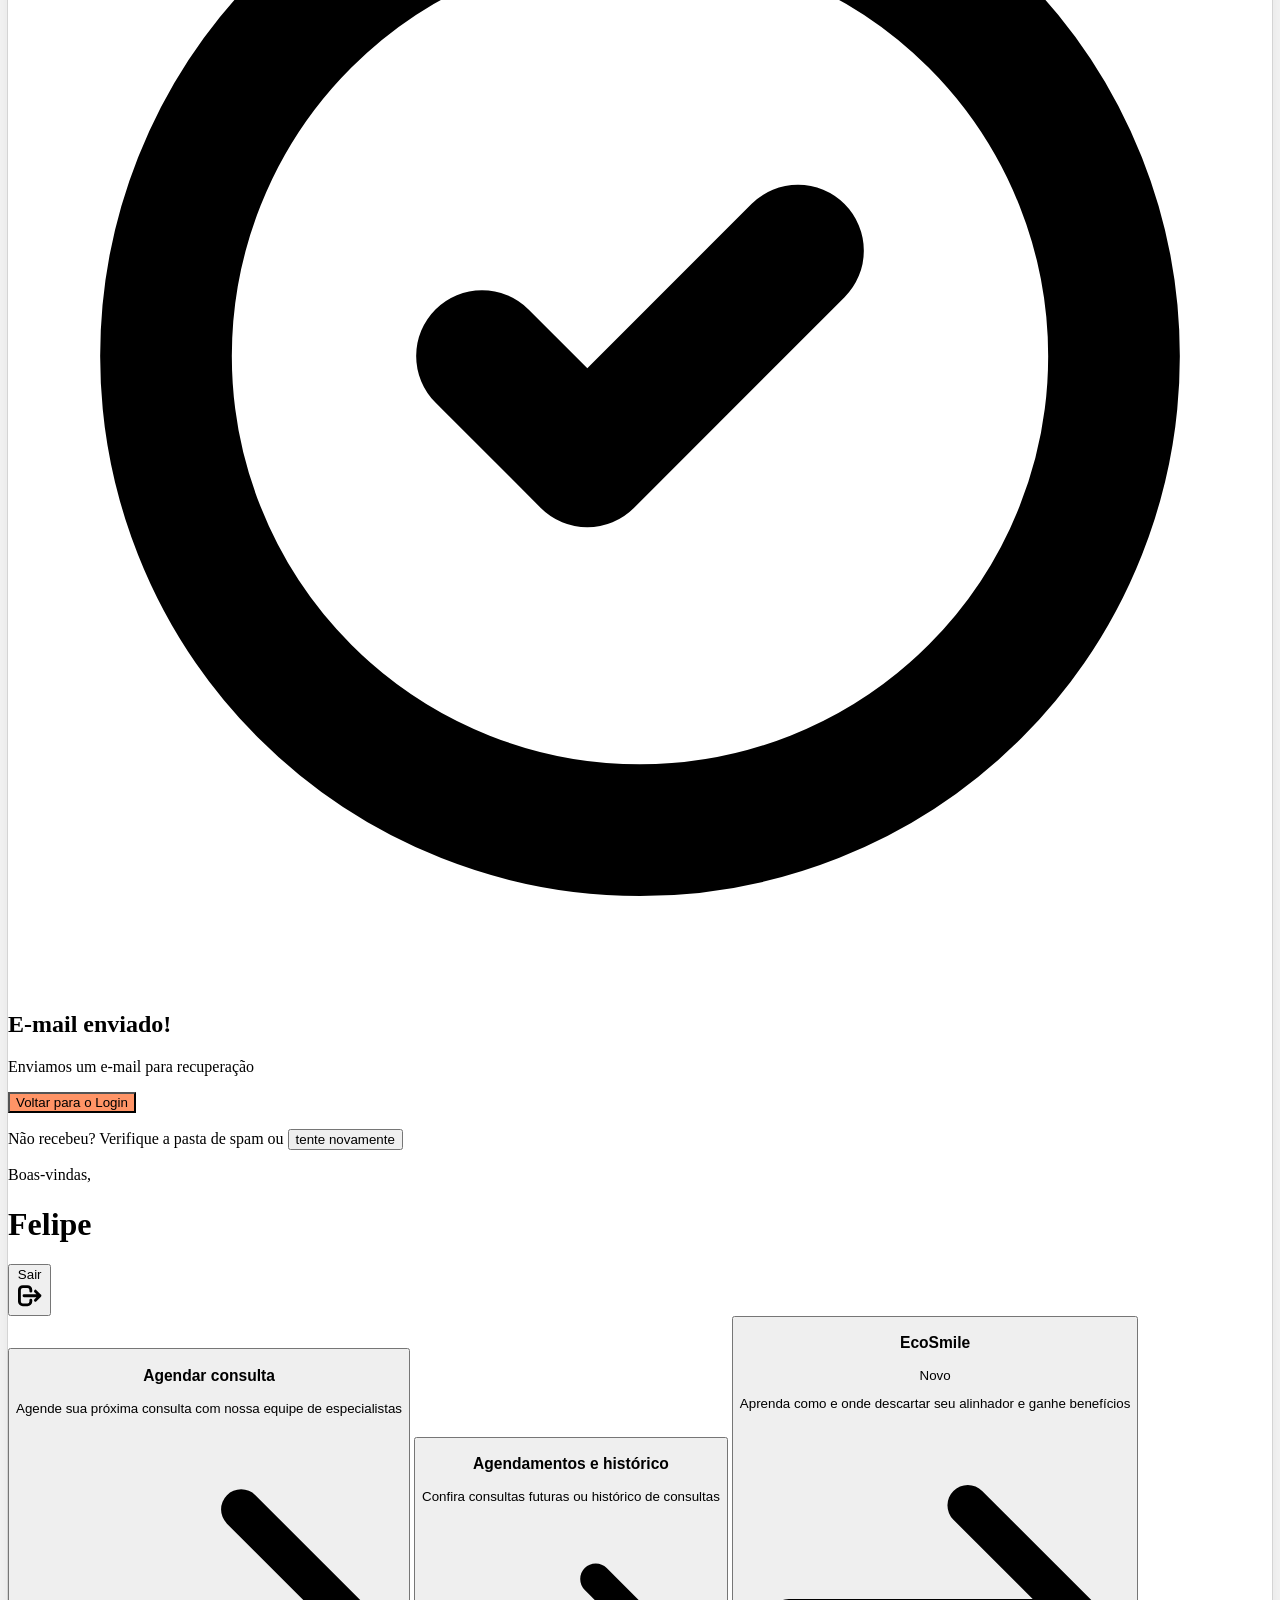
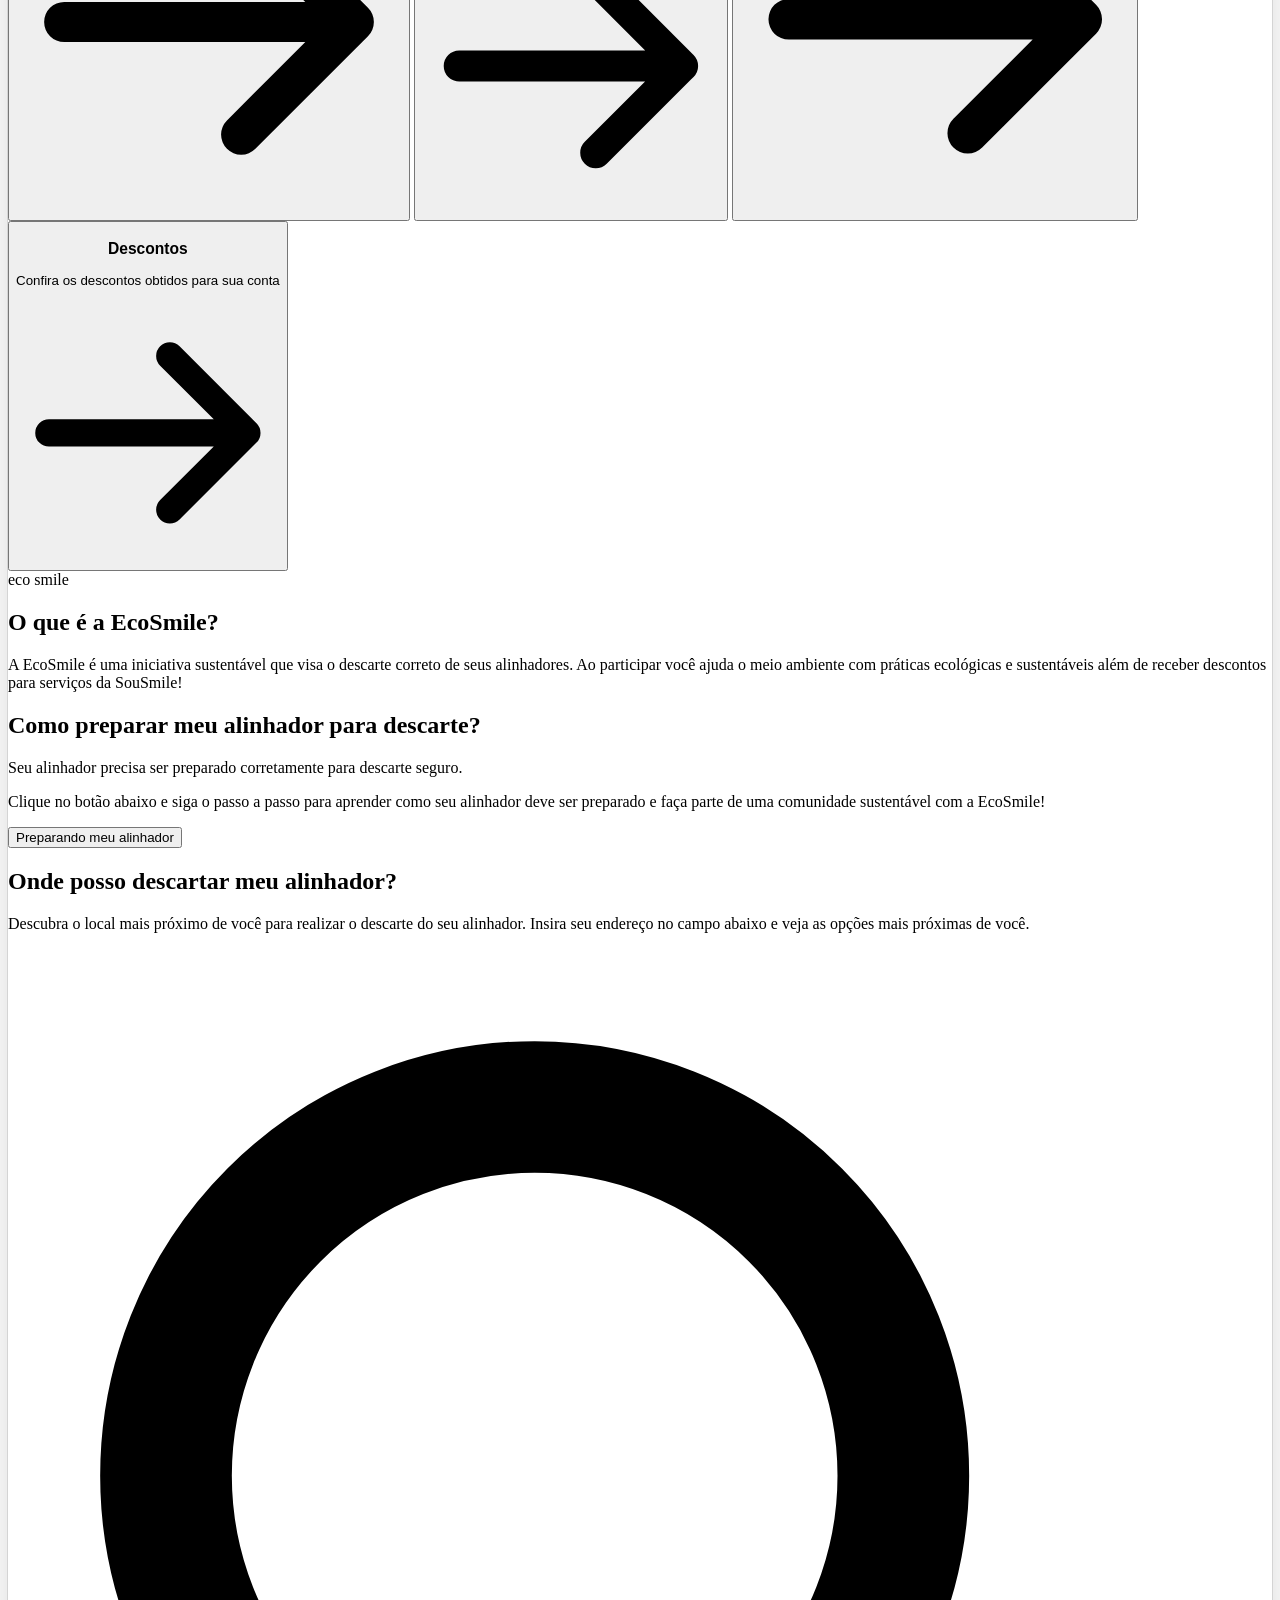
==== commit 249873b1: "Add files via upload" ====
--- a/index.html
+++ b/index.html
@@ -1,126 +1,2583 @@
-<!DOCTYPE html>
-<html lang="pt-BR">
-<head>
-    <meta charset="UTF-8">
-    <meta name="viewport" content="width=device-width, initial-scale=1.0">
-    <title>EcoSmile - Sustentabilidade Digital</title>
-    <link rel="stylesheet" href="https://cdnjs.cloudflare.com/ajax/libs/font-awesome/6.4.0/css/all.min.css">
-    <link rel="stylesheet" href="style.css">
-</head>
-<body>
-    <nav id="navbar">
-        <div class="nav-content">
-            <div class="logo">
-                EcoSmile
-            </div>
-            <ul class="nav-links">
-                <li><a href="#home">Início</a></li>
-                <li><a href="#sobre">O Projeto</a></li>
-                <li><a href="#equipe">Equipe</a></li>
-            </ul>
-        </div>
-    </nav>
-
-    <section id="home" class="hero">
-        <div class="hero-shape"></div> <div class="hero-content fade-in">
-            <div class="badge">Apresentação final projeto integrador - PI </div>
-            <h1 class="gradient-text">EcoSmile</h1>
-            <h2>Tecnologia e sustentabilidade conectando sorrisos ao futuro</h2>
-            <p>Uma experiência digital, sustentável e interativa para a logística reversa de alinhadores, integrando tecnologia e cuidado ambiental.</p>
-            <a href="#equipe" class="btn-primary">Conheça a Equipe <i class="fa-solid fa-arrow-down"></i></a>
-        </div>
-    </section>
-
-    <section id="sobre" class="sobre">
-        <div class="section-header fade-in">
-            <h2>Sobre o Projeto</h2>
-            <p>Transformando o descarte dos alinhadores em uma experiência digital com foco em ESG.</p>
-        </div>
-        
-        <div class="cards-container">
-            <div class="feature-card fade-in">
-                <div class="icon-wrapper">
-                    <i class="fa-solid fa-recycle"></i>
-                </div>
-                <h3>Objetivo</h3>
-                <p>Incentivar o descarte correto dos alinhadores, reduzindo resíduos plásticos e promovendo práticas mais sustentáveis através da logística reversa.</p>
-            </div>
-            <div class="feature-card fade-in delay-1">
-                <div class="icon-wrapper">
-                    <i class="fa-solid fa-mobile-screen"></i>
-                </div>
-                <h3>Tecnologias</h3>
-                <p>Integração total com o aplicativo existente, unindo desenvolvimento web moderno, validação segura e uma jornada do paciente fluida.</p>
-            </div>
-            <div class="feature-card fade-in delay-2">
-                <div class="icon-wrapper">
-                    <i class="fa-solid fa-gift"></i>
-                </div>
-                <h3>Diferenciais</h3>
-                <p>Sistema de pontos e recompensas que torna a experiência interativa, fortalecendo a marca SouSmile e o engajamento do paciente.</p>
-            </div>
-        </div>
-    </section>
-
-    <section id="equipe" class="equipe">
-        <div class="section-header fade-in">
-            <h2>Quem Fez Acontecer</h2>
-            <p>Conecte-se com a equipe responsável por desenvolver o EcoSmile.</p>
-        </div>
-
-        <div class="team-container">
-            <div class="team-card fade-in">
-                <div class="card-header-bg"></div>
-                <img src="assets/gustavo.jpg" alt="Gustavo Oliveira" id="avatar-gustavo" class="team-avatar">
-                <div class="team-info">
-                    <h3>Gustavo Oliveira</h3>
-                    <span class="role">UI Designer & Backend Admin</span>
-                    <p>Responsável pela prototipagem inicial no Figma e pelo desenvolvimento completo do backend voltado ao painel administrativo.</p>
-                    <div class="social-links">
-                        <a href="https://www.linkedin.com/in/gustavoo-oliveira/" target="_blank" class="social-btn linkedin"><i class="fa-brands fa-linkedin-in"></i></a>
-                        <a href="https://github.com/gutt06" target="_blank" class="social-btn github"><i class="fa-brands fa-github"></i></a>
-                    </div>
-                </div>
-            </div>
-
-            <div class="team-card fade-in delay-1">
-                <div class="card-header-bg"></div>
-                <img src="assets/fernanda.jpg" alt="Fernanda Soares" id="avatar-fernanda" class="team-avatar">
-                <div class="team-info">
-                    <h3>Fernanda Soares</h3>
-                    <span class="role">Desenvolvedora Frontend & Backend</span>
-                    <p>Responsável pela codificação do frontend das telas do aplicativo e pelo desenvolvimento estrutural do backend focado no cliente.</p>
-                    <div class="social-links">
-                        <a href="https://www.linkedin.com/in/fernandaosribeiro1/?locale=pt" target="_blank" class="social-btn linkedin"><i class="fa-brands fa-linkedin-in"></i></a>
-                        <a href="https://github.com/fernandaosribeiro1" target="_blank" class="social-btn github"><i class="fa-brands fa-github"></i></a>
-                    </div>
-                </div>
-            </div>
-
-            <div class="team-card fade-in delay-2">
-                <div class="card-header-bg"></div>
-                <img src="assets/lais.jpg" alt="Laís Carvalho" id="avatar-lais" class="team-avatar">
-                <div class="team-info">
-                    <h3>Laís Carvalho</h3>
-                    <span class="role">UI/UX Designer & Dev Lógica</span>
-                    <p>Responsável pelo redesign das interfaces com foco em UX, estruturação da lógica do aplicativo e alinhamento estratégico com a empresa parceira.</p>
-                    <div class="social-links">
-                        <a href="https://www.linkedin.com/in/la%C3%ADs-carvalho-123595216" target="_blank" class="social-btn linkedin"><i class="fa-brands fa-linkedin-in"></i></a>
-                        <a href="https://github.com/LaysC" target="_blank" class="social-btn github"><i class="fa-brands fa-github"></i></a>
-                    </div>
-                </div>
-            </div>
-        </div>
-    </section>
-
-    <footer>
-        <div class="footer-content">
-            <h3 class="gradient-text">EcoSmile</h3>
-            <p>Sistemas para Internet - Senac Nações Unidas | 5º Semestre</p>
-            <p class="copyright">© 2026 - "Toda transformação começa com pequenas mudanças."</p>
-        </div>
-    </footer>
-
-    <script src="script.js"></script>
-</body>
+<!DOCTYPE html>
+<html lang="pt-PT">
+<head>
+  <meta charset="UTF-8">
+  <meta name="viewport" content="width=device-width, initial-scale=1.0">
+  <title>V1SouSmile - Portal do Cliente & Admin</title>
+  
+  <!-- Importação de fonte moderna e limpa (Plus Jakarta Sans) -->
+  <link rel="preconnect" href="https://fonts.googleapis.com">
+  <link rel="preconnect" href="https://fonts.gstatic.com" crossorigin>
+  <link href="https://fonts.googleapis.com/css2?family=Plus+Jakarta+Sans:wght@300;400;500;600;700;800&display=swap" rel="stylesheet">
+  
+  <!-- Tailwind CSS para estilização rápida e responsiva -->
+  <script src="https://cdn.tailwindcss.com"></script>
+  
+  <!-- Biblioteca html2canvas para captura de ecrã em PNG de alta fidelidade -->
+  <script src="https://cdnjs.cloudflare.com/ajax/libs/html2canvas/1.4.1/html2canvas.min.js"></script>
+  
+  <script>
+    tailwind.config = {
+      theme: {
+        extend: {
+          fontFamily: {
+            sans: ['Plus Jakarta Sans', 'sans-serif'],
+          },
+          colors: {
+            brand: {
+              coral: '#ff9466',        // Coral Oficial
+              emerald: '#296e6e',      // Esmeralda para textos de suporte
+              black: '#303030',        // Grafite Escuro Oficial
+              peach: '#ffd4ab',        // Pêssego Suave (Bordas dos inputs)
+              grey: '#8b8b8b',         // Cinza de suporte
+              lightEmerald: '#d1f0f0', // Fundo verde suave para badges
+              lightCoral: '#ffe5cc',   // Fundo coral suave
+            }
+          }
+        }
+      }
+    }
+  </script>
+
+  <style>
+    /* Estilização para simular a curvatura perfeita física de um telemóvel topo de gama */
+    .phone-shadow {
+      box-shadow: 0 25px 60px -15px rgba(0, 0, 0, 0.25), 
+                  0 0 0 1px rgba(0, 0, 0, 0.1),
+                  inset 0 0 4px rgba(255, 255, 255, 0.2);
+    }
+    
+    /* Input com transições de foco elegantes baseadas na paleta SouSmile */
+    .input-field {
+      border-color: #ffd4ab;
+      transition: all 0.2s cubic-bezier(0.4, 0, 0.2, 1);
+    }
+    .input-field:focus {
+      border-color: #ff9466 !important;
+      box-shadow: 0 0 0 4px rgba(255, 148, 102, 0.12);
+      outline: none;
+    }
+
+    /* Botão de pílula premium */
+    .btn-pill {
+      background-color: #ff9466;
+      transition: all 0.25s ease-in-out;
+    }
+    .btn-pill:hover {
+      background-color: #f58353;
+    }
+    .btn-pill:active {
+      transform: translateY(0);
+    }
+
+    /* Transição de ecrã suave */
+    .view-transition {
+      transition: opacity 0.3s ease-in-out, transform 0.3s ease-in-out;
+    }
+
+    /* Ocultar barra de rolagem mantendo a funcionalidade de scroll nativo */
+    .no-scrollbar::-webkit-scrollbar {
+      display: none;
+    }
+    .no-scrollbar {
+      -ms-overflow-style: none;
+      scrollbar-width: none;
+    }
+  </style>
+</head>
+<body class="bg-slate-100 font-sans min-h-screen flex flex-col items-center justify-center p-4 sm:p-8 text-[#303030] antialiased relative">
+
+  <!-- BOTÕES FLUTUANTES DE EXPORTAÇÃO E GRAVAÇÃO -->
+  <div class="mb-6 sm:absolute sm:top-6 sm:right-6 sm:mb-0 z-50 flex items-center space-x-3">
+    
+    <!-- Botão de Gravação de Vídeo -->
+    <button 
+      onclick="toggleGravacao()" 
+      id="btnRecord"
+      class="bg-brand-black text-white hover:bg-brand-coral px-5 py-3 rounded-2xl shadow-xl font-bold text-sm flex items-center space-x-2 transition-all duration-300 active:scale-95"
+    >
+      <!-- Ícone Circle (Record) -->
+      <svg id="iconRecord" class="w-5 h-5 text-white" fill="currentColor" viewBox="0 0 24 24">
+        <circle cx="12" cy="12" r="6"></circle>
+      </svg>
+      <!-- Ícone Square (Stop) - Escondido por defeito -->
+      <svg id="iconStop" class="w-5 h-5 text-white hidden" fill="currentColor" viewBox="0 0 24 24">
+        <rect x="7" y="7" width="10" height="10" rx="1"></rect>
+      </svg>
+      <span id="btnRecordText">Gravar Uso</span>
+    </button>
+
+    <!-- Botão de Download PNG -->
+    <button 
+      onclick="baixarComoPNG()" 
+      id="btnDownload"
+      class="bg-brand-black text-white hover:bg-brand-coral px-5 py-3 rounded-2xl shadow-xl font-bold text-sm flex items-center space-x-2 transition-all duration-300 active:scale-95"
+    >
+      <svg class="w-5 h-5 text-white" fill="none" stroke="currentColor" stroke-width="2.5" viewBox="0 0 24 24">
+        <path stroke-linecap="round" stroke-linejoin="round" d="M4 16v1a3 3 0 003 3h10a3 3 0 003-3v-1m-4-4l-4 4m0 0l-4-4m4 4V4" />
+      </svg>
+      <span id="btnDownloadText">Baixar PNG</span>
+    </button>
+  </div>
+
+  <!-- DISPOSITIVO MÓVEL FÍSICO SIMULADO (iPhone / Android Premium) -->
+  <div 
+    id="phone-simulator" 
+    class="relative w-full max-w-[390px] h-[844px] bg-white rounded-[56px] border-[12px] border-slate-950 phone-shadow overflow-hidden flex flex-col justify-between select-none"
+  >
+    
+    <!-- Câmera Frontal / Dynamic Island no topo do telemóvel -->
+    <div class="absolute top-3 left-1/2 transform -translate-x-1/2 w-28 h-7 bg-slate-950 rounded-full z-30 flex items-center justify-between px-4">
+      <span class="w-2.5 h-2.5 rounded-full bg-[#101010] border border-slate-900"></span>
+      <span class="w-1.5 h-1.5 rounded-full bg-[#151515]"></span>
+    </div>
+
+    <!-- Barra de Status do Sistema do Telemóvel -->
+    <div class="px-8 pt-3 pb-2 flex justify-between items-center text-[11px] text-slate-500 font-bold z-20 bg-white">
+      <span>09:41</span>
+      <div class="flex items-center space-x-1.5">
+        <svg class="w-3 h-3 fill-current" viewBox="0 0 24 24">
+          <path d="M2 22h20V2z" />
+        </svg>
+        <svg class="w-3 h-3 fill-current" viewBox="0 0 24 24">
+          <path d="M12 21l-12-18h24z" />
+        </svg>
+        <div class="w-5 h-2.5 border border-slate-400 rounded-sm p-0.5 flex items-center">
+          <div class="h-full w-4 bg-slate-600 rounded-2xs"></div>
+        </div>
+      </div>
+    </div>
+
+    <!-- Cabeçalho Interno do Aplicativo -->
+    <div class="px-6 pt-4 flex items-center justify-between z-10 bg-white">
+      <!-- Botão Voltar (<) - Ocultado dinamicamente na Home, Admin e Login -->
+      <button id="header-back-button" onclick="voltarParaAnterior()" class="p-2 -ml-2 rounded-full hover:bg-slate-50 transition-colors text-brand-black focus:outline-none" aria-label="Voltar" style="visibility: hidden;">
+        <svg class="w-6 h-6" fill="none" stroke="currentColor" stroke-width="2.5" viewBox="0 0 24 24">
+          <path stroke-linecap="round" stroke-linejoin="round" d="M15 19l-7-7 7-7" />
+        </svg>
+      </button>
+    </div>
+
+    <!-- ================= TELA DE LOGIN ================= -->
+    <div id="view-login" class="view-transition px-8 flex-grow flex flex-col justify-center bg-white opacity-100 transform translate-x-0">
+      
+      <!-- Logo Oficial SouSmile -->
+      <div class="mb-6 select-none h-12 flex items-center">
+        <img 
+          src="sousmile_logo_preto_laranja.png" 
+          alt="SouSmile" 
+          class="h-10 w-auto object-contain"
+          onerror="this.style.display='none'; document.getElementById('logo-fallback-login').classList.remove('hidden');"
+        >
+        <div id="logo-fallback-login" class="hidden flex items-baseline tracking-tight">
+          <span class="text-[38px] font-bold text-brand-black leading-none">sou</span><span class="text-[38px] font-bold text-brand-coral text-[38px] leading-none">smile</span>
+        </div>
+      </div>
+
+      <!-- Textos Principais da Tela -->
+      <div class="mb-4">
+        <span class="text-[11px] font-extrabold text-brand-emerald uppercase tracking-widest text-left block">Acessar portal</span>
+        <h1 id="login-welcome-title" class="text-[32px] font-bold text-brand-black tracking-tight leading-tight mt-1">
+          Boas-vindas de volta
+        </h1>
+      </div>
+
+      <!-- Seletor de Tipo de Login (Cliente vs Admin) -->
+      <div class="flex bg-slate-50 p-1 rounded-2xl mb-6 text-center text-xs font-bold border border-slate-100">
+        <button type="button" onclick="alternarTipoLogin('client')" id="tab-login-client" class="flex-1 py-2.5 rounded-xl bg-white text-brand-coral shadow-xs focus:outline-none transition-all">
+          Cliente
+        </button>
+        <button type="button" onclick="alternarTipoLogin('admin')" id="tab-login-admin" class="flex-1 py-2.5 rounded-xl text-brand-grey hover:text-brand-black focus:outline-none transition-all">
+          Administrador
+        </button>
+      </div>
+
+      <!-- Formulário de Login Clínico -->
+      <form id="loginForm" class="space-y-5" onsubmit="executarLogin(event)">
+        
+        <div class="space-y-4">
+          <!-- Identificador do Formulário -->
+          <h2 id="login-form-subtitle" class="text-xs font-bold text-brand-emerald uppercase tracking-wider pl-1">
+            Fazer Login:
+          </h2>
+
+          <!-- Campo Email (Envelope Clássico Vetorial) -->
+          <div class="relative">
+            <span class="absolute inset-y-0 left-0 pl-4 flex items-center text-slate-400 pointer-events-none">
+              <svg class="w-5 h-5 text-slate-400" fill="none" stroke="currentColor" stroke-width="2" viewBox="0 0 24 24">
+                <path stroke-linecap="round" stroke-linejoin="round" d="M21.75 6.75v10.5a2.25 2.25 0 0 1-2.25 2.25h-15a2.25 2.25 0 0 1-2.25-2.25V6.75m19.5 0A2.25 2.25 0 0 0 19.5 4.5h-15a2.25 2.25 0 0 0-2.25 2.25m19.5 0v.243a2.25 2.25 0 0 1-1.07 1.916l-7.5 4.615a2.25 2.25 0 0 1-2.36 0L3.32 8.91a2.25 2.25 0 0 1-1.07-1.916V6.75" />
+              </svg>
+            </span>
+            <input 
+              type="email" 
+              id="login-email"
+              placeholder="seuemail@exemplo.com.br" 
+              required
+              class="w-full pl-11 pr-5 py-4 border-2 rounded-3xl text-base font-medium bg-white input-field"
+            >
+          </div>
+
+          <!-- Campo Senha -->
+          <div id="login-password-container">
+            <div class="relative">
+              <span class="absolute inset-y-0 left-0 pl-4 flex items-center text-slate-400 pointer-events-none">
+                <svg class="w-5 h-5" fill="none" stroke="currentColor" stroke-width="2" viewBox="0 0 24 24">
+                  <path stroke-linecap="round" stroke-linejoin="round" d="M12 15v2m-6 4h12a2 2 0 002-2v-6a2 2 0 00-2-2H6a2 2 0 00-2 2v6a2 2 0 002 2zm10-10V7a4 4 0 00-8 0v4h8z" />
+                </svg>
+              </span>
+              <input 
+                type="password" 
+                id="login-password" 
+                placeholder="Senha" 
+                required
+                class="w-full pl-11 pr-12 py-4 border-2 rounded-3xl text-base font-medium bg-white input-field"
+              >
+              <!-- Botão para Mostrar/Ocultar Senha -->
+              <button 
+                type="button" 
+                onclick="togglePassword('login-password', 'eyeOpen-login', 'eyeClosed-login')" 
+                class="absolute inset-y-0 right-0 pr-4 flex items-center text-slate-400 hover:text-slate-600 transition-colors focus:outline-none"
+              >
+                <svg id="eyeOpen-login" class="w-5 h-5" fill="none" stroke="currentColor" stroke-width="2" viewBox="0 0 24 24">
+                  <path stroke-linecap="round" stroke-linejoin="round" d="M15 12a3 3 0 1 1-6 0 3 3 0 1 1 6 0z" />
+                  <path stroke-linecap="round" stroke-linejoin="round" d="M2.458 12C3.732 7.943 7.523 5 12 5c4.478 0 8.268 2.943 9.542 7-1.274 4.057-5.064 7-9.542 7-4.477 0-8.268-2.943-9.542-7z" />
+                </svg>
+                <svg id="eyeClosed-login" class="w-5 h-5 hidden" fill="none" stroke="currentColor" stroke-width="2" viewBox="0 0 24 24">
+                  <path stroke-linecap="round" stroke-linejoin="round" d="M13.875 18.825A10.05 10.05 0 0 1 12 19c-4.478 0-8.268-2.943-9.543-7a9.97 9.97 0 0 1-1.563-3.029m5.858.908a3 3 0 1 1 4.243 4.243M9.878 9.878l4.242 4.242M9.88 9.88l-3.29-3.29m7.532 7.532l3.29 3.29M3 3l18 18" />
+                </svg>
+              </button>
+            </div>
+            
+            <div class="flex justify-end mt-2 px-1">
+              <button type="button" onclick="irParaRecuperar()" class="text-xs font-bold text-brand-emerald hover:underline focus:outline-none">
+                Esqueceu sua senha?
+              </button>
+            </div>
+          </div>
+        </div>
+
+        <!-- Botão Entrar -->
+        <button 
+          type="submit" 
+          id="btnSubmitLogin"
+          class="w-full py-4 text-white font-bold text-lg rounded-full btn-pill focus:outline-none focus:ring-4 focus:ring-brand-coral/20 mt-4 shadow-md"
+        >
+          Entrar
+        </button>
+
+        <!-- Botão Auto-fill para Admin Demo -->
+        <button 
+          type="button"
+          id="btnAdminDemo"
+          onclick="autofillAdminAndLogin()"
+          class="w-full py-3 bg-brand-emerald/10 text-brand-emerald hover:bg-brand-emerald/25 font-bold text-xs rounded-full transition-all duration-200 mt-2 hidden"
+        >
+          Entrar como Admin (Demo)
+        </button>
+
+        <p id="login-signup-link" class="text-sm text-brand-grey font-medium text-center mt-4">
+          Não possui conta? 
+          <button type="button" onclick="irParaCadastro()" class="font-extrabold hover:underline text-brand-coral ml-1 focus:outline-none">
+            Cadastre-se
+          </button>
+        </p>
+
+      </form>
+    </div>
+
+    <!-- ================= TELA DE CADASTRO ================= -->
+    <div id="view-cadastro" class="view-transition px-8 flex-grow flex flex-col justify-center bg-white opacity-0 transform translate-x-8 hidden">
+      
+      <!-- Logo Oficial SouSmile -->
+      <div class="mb-4 select-none h-12 flex items-center">
+        <img 
+          src="sousmile_logo_preto_laranja.png" 
+          alt="SouSmile" 
+          class="h-10 w-auto object-contain"
+          onerror="this.style.display='none'; document.getElementById('logo-fallback-cadastro').classList.remove('hidden');"
+        >
+        <div id="logo-fallback-cadastro" class="hidden flex items-baseline tracking-tight">
+          <span class="text-[38px] font-bold text-brand-black leading-none">sou</span><span class="text-[38px] font-bold text-brand-coral leading-none">smile</span>
+        </div>
+      </div>
+
+      <!-- Título de Cadastro -->
+      <div class="mb-6">
+        <h1 class="text-[32px] font-bold text-brand-black tracking-tight leading-tight">
+          Preencha seus dados
+        </h1>
+      </div>
+
+      <!-- Formulário de Cadastro -->
+      <form id="cadastroForm" class="space-y-4" onsubmit="executarCadastro(event)">
+        
+        <div class="space-y-3">
+          
+          <!-- Campo Nome -->
+          <div class="relative">
+            <span class="absolute inset-y-0 left-0 pl-4 flex items-center text-slate-400 pointer-events-none">
+              <svg class="w-5 h-5" fill="none" stroke="currentColor" stroke-width="2" viewBox="0 0 24 24">
+                <path stroke-linecap="round" stroke-linejoin="round" d="M16 7a4 4 0 11-8 0 4 4 0 018 0zM12 14a7 7 0 00-7 7h14a7 7 0 00-7-7z" />
+              </svg>
+            </span>
+            <input 
+              type="text" 
+              id="cadastro-nome"
+              placeholder="Digite seu nome" 
+              required
+              class="w-full pl-11 pr-5 py-3.5 border-2 rounded-3xl text-base font-medium bg-white input-field"
+            >
+          </div>
+
+          <!-- Campo Email (Envelope Clássico) -->
+          <div class="relative">
+            <span class="absolute inset-y-0 left-0 pl-4 flex items-center text-slate-400 pointer-events-none">
+              <svg class="w-5 h-5 text-slate-400" fill="none" stroke="currentColor" stroke-width="2" viewBox="0 0 24 24">
+                <path stroke-linecap="round" stroke-linejoin="round" d="M21.75 6.75v10.5a2.25 2.25 0 0 1-2.25 2.25h-15a2.25 2.25 0 0 1-2.25-2.25V6.75m19.5 0A2.25 2.25 0 0 0 19.5 4.5h-15a2.25 2.25 0 0 0-2.25 2.25m19.5 0v.243a2.25 2.25 0 0 1-1.07 1.916l-7.5 4.615a2.25 2.25 0 0 1-2.36 0L3.32 8.91a2.25 2.25 0 0 1-1.07-1.916V6.75" />
+              </svg>
+            </span>
+            <input 
+              type="email" 
+              id="cadastro-email"
+              placeholder="Digite seu email" 
+              required
+              class="w-full pl-11 pr-5 py-3.5 border-2 rounded-3xl text-base font-medium bg-white input-field"
+            >
+          </div>
+
+          <!-- Campo Senha -->
+          <div class="relative">
+            <span class="absolute inset-y-0 left-0 pl-4 flex items-center text-slate-400 pointer-events-none">
+              <svg class="w-5 h-5" fill="none" stroke="currentColor" stroke-width="2" viewBox="0 0 24 24">
+                <path stroke-linecap="round" stroke-linejoin="round" d="M12 15v2m-6 4h12a2 2 0 002-2v-6a2 2 0 00-2-2H6a2 2 0 00-2 2v6a2 2 0 002 2zm10-10V7a4 4 0 00-8 0v4h8z" />
+              </svg>
+            </span>
+            <input 
+              type="password" 
+              id="cadastro-password" 
+              placeholder="Digite sua senha" 
+              required
+              class="w-full pl-11 pr-12 py-3.5 border-2 rounded-3xl text-base font-medium bg-white input-field"
+            >
+            <button 
+              type="button" 
+              onclick="togglePassword('cadastro-password', 'eyeOpen-cad', 'eyeClosed-cad')" 
+              class="absolute inset-y-0 right-0 pr-4 flex items-center text-slate-400 hover:text-slate-600 transition-colors focus:outline-none"
+            >
+              <svg id="eyeOpen-cad" class="w-5 h-5" fill="none" stroke="currentColor" stroke-width="2" viewBox="0 0 24 24">
+                <path stroke-linecap="round" stroke-linejoin="round" d="M15 12a3 3 0 1 1-6 0 3 3 0 1 1 6 0z" />
+                <path stroke-linecap="round" stroke-linejoin="round" d="M2.458 12C3.732 7.943 7.523 5 12 5c4.478 0 8.268 2.943 9.542 7-1.274 4.057-5.064 7-9.542 7-4.477 0-8.268-2.943-9.542-7z" />
+              </svg>
+              <svg id="eyeClosed-cad" class="w-5 h-5 hidden" fill="none" stroke="currentColor" stroke-width="2" viewBox="0 0 24 24">
+                <path stroke-linecap="round" stroke-linejoin="round" d="M13.875 18.825A10.05 10.05 0 0 1 12 19c-4.478 0-8.268-2.943-9.543-7a9.97 9.97 0 0 1-1.563-3.029m5.858.908a3 3 0 1 1 4.243 4.243M9.878 9.878l4.242 4.242M9.88 9.88l-3.29-3.29m7.532 7.532l3.29 3.29M3 3l18 18" />
+              </svg>
+            </button>
+          </div>
+
+          <!-- Campo Confirmar Senha -->
+          <div class="relative">
+            <span class="absolute inset-y-0 left-0 pl-4 flex items-center text-slate-400 pointer-events-none">
+              <svg class="w-5 h-5" fill="none" stroke="currentColor" stroke-width="2" viewBox="0 0 24 24">
+                <path stroke-linecap="round" stroke-linejoin="round" d="M12 15v2m-6 4h12a2 2 0 002-2v-6a2 2 0 00-2-2H6a2 2 0 00-2 2v6a2 2 0 002 2zm10-10V7a4 4 0 00-8 0v4h8z" />
+              </svg>
+            </span>
+            <input 
+              type="password" 
+              id="cadastro-confirm" 
+              placeholder="Digite sua senha novamente" 
+              required
+              class="w-full pl-11 pr-12 py-3.5 border-2 rounded-3xl text-base font-medium bg-white input-field"
+            >
+            <button 
+              type="button" 
+              onclick="togglePassword('cadastro-confirm', 'eyeOpen-conf', 'eyeClosed-conf')" 
+              class="absolute inset-y-0 right-0 pr-4 flex items-center text-slate-400 hover:text-slate-600 transition-colors focus:outline-none"
+            >
+              <svg id="eyeOpen-conf" class="w-5 h-5" fill="none" stroke="currentColor" stroke-width="2" viewBox="0 0 24 24">
+                <path stroke-linecap="round" stroke-linejoin="round" d="M15 12a3 3 0 1 1-6 0 3 3 0 1 1 6 0z" />
+                <path stroke-linecap="round" stroke-linejoin="round" d="M2.458 12C3.732 7.943 7.523 5 12 5c4.478 0 8.268 2.943 9.542 7-1.274 4.057-5.064 7-9.542 7-4.477 0-8.268-2.943-9.542-7z" />
+              </svg>
+              <svg id="eyeClosed-conf" class="w-5 h-5 hidden" fill="none" stroke="currentColor" stroke-width="2" viewBox="0 0 24 24">
+                <path stroke-linecap="round" stroke-linejoin="round" d="M13.875 18.825A10.05 10.05 0 0 1 12 19c-4.478 0-8.268-2.943-9.543-7a9.97 9.97 0 0 1-1.563-3.029m5.858.908a3 3 0 1 1 4.243 4.243M9.878 9.878l4.242 4.242M9.88 9.88l-3.29-3.29m7.532 7.532l3.29 3.29M3 3l18 18" />
+              </svg>
+            </button>
+          </div>
+
+        </div>
+
+        <!-- Botão Cadastrar -->
+        <button 
+          type="submit" 
+          id="btnSubmitCadastro"
+          class="w-full py-4 text-white font-bold text-lg rounded-full btn-pill focus:outline-none focus:ring-4 focus:ring-brand-coral/20 mt-4 shadow-md"
+        >
+          Cadastrar
+        </button>
+
+        <p class="text-sm text-brand-grey font-medium text-center mt-4">
+          Já possui uma conta? 
+          <button type="button" onclick="irParaLogin()" class="font-extrabold hover:underline text-brand-coral ml-1 focus:outline-none">
+            Entre
+          </button>
+        </p>
+
+      </form>
+    </div>
+
+    <!-- ================= TELA DE RECUPERAÇÃO DE SENHA ================= -->
+    <div id="view-recuperar" class="view-transition px-8 flex-grow flex flex-col justify-center bg-white opacity-0 transform translate-x-8 hidden">
+      
+      <!-- Logo Oficial SouSmile (Escondido dinamicamente no estado de sucesso para evitar poluição visual) -->
+      <div id="recuperar-logo" class="mb-6 select-none h-12 flex items-center">
+        <img 
+          src="sousmile_logo_preto_laranja.png" 
+          alt="SouSmile" 
+          class="h-10 w-auto object-contain"
+          onerror="this.style.display='none'; document.getElementById('logo-fallback-recuperar').classList.remove('hidden');"
+        >
+        <div id="logo-fallback-recuperar" class="hidden flex items-baseline tracking-tight">
+          <span class="text-[38px] font-bold text-brand-black leading-none">sou</span><span class="text-[38px] font-bold text-brand-coral leading-none">smile</span>
+        </div>
+      </div>
+
+      <!-- ESTADO 1: Solicitar Recuperação -->
+      <div id="recuperar-estado-formulario" class="space-y-6">
+        <div>
+          <span class="text-[11px] font-extrabold text-brand-emerald uppercase tracking-widest text-left block">Recuperação de acesso</span>
+          <h1 class="text-[32px] font-bold text-brand-black tracking-tight leading-tight mt-1">
+            Recuperar senha
+          </h1>
+          <p class="text-brand-grey text-sm mt-2 font-medium leading-relaxed">
+            Esqueceu sua senha? Digite seu e-mail cadastrado e enviaremos um link de recuperação.
+          </p>
+        </div>
+
+        <!-- Formulário de Envio -->
+        <form id="recuperarForm" class="space-y-5" onsubmit="executarRecuperacao(event)">
+          <div class="space-y-4">
+            <!-- Campo Email (Envelope Clássico) -->
+            <div class="relative">
+              <span class="absolute inset-y-0 left-0 pl-4 flex items-center text-slate-400 pointer-events-none">
+                <svg class="w-5 h-5 text-slate-400" fill="none" stroke="currentColor" stroke-width="2" viewBox="0 0 24 24">
+                  <path stroke-linecap="round" stroke-linejoin="round" d="M21.75 6.75v10.5a2.25 2.25 0 0 1-2.25 2.25h-15a2.25 2.25 0 0 1-2.25-2.25V6.75m19.5 0A2.25 2.25 0 0 0 19.5 4.5h-15a2.25 2.25 0 0 0-2.25 2.25m19.5 0v.243a2.25 2.25 0 0 1-1.07 1.916l-7.5 4.615a2.25 2.25 0 0 1-2.36 0L3.32 8.91a2.25 2.25 0 0 1-1.07-1.916V6.75" />
+                </svg>
+              </span>
+              <input 
+                type="email" 
+                id="recuperar-email"
+                placeholder="Digite seu e-mail de acesso" 
+                required
+                class="w-full pl-11 pr-5 py-4 border-2 rounded-3xl text-base font-medium bg-white input-field"
+              >
+            </div>
+          </div>
+
+          <!-- Botão Enviar Link -->
+          <button 
+            type="submit" 
+            id="btnSubmitRecuperar"
+            class="w-full py-4 text-white font-bold text-lg rounded-full btn-pill focus:outline-none focus:ring-4 focus:ring-brand-coral/20 mt-4 shadow-md"
+          >
+            Enviar e-mail de recuperação
+          </button>
+        </form>
+
+        <p class="text-sm text-brand-grey font-medium text-center">
+          Lembrou sua senha?
+          <button type="button" onclick="irParaLogin()" class="font-extrabold hover:underline text-brand-coral ml-1 focus:outline-none">
+            Voltar ao login
+          </button>
+        </p>
+      </div>
+
+      <!-- ESTADO 2: Feedback de Sucesso Dinâmico (Logo ocultado para equilíbrio perfeito) -->
+      <div id="recuperar-estado-sucesso" class="hidden flex flex-col items-center text-center space-y-6 pt-4">
+        <!-- Ícone circular de sucesso da SouSmile -->
+        <div class="w-20 h-20 bg-emerald-50 rounded-full flex items-center justify-center text-brand-emerald shadow-inner">
+          <svg class="w-10 h-10" fill="none" stroke="currentColor" stroke-width="2.5" viewBox="0 0 24 24">
+            <path stroke-linecap="round" stroke-linejoin="round" d="M9 12l2 2 4-4m6 2a9 9 0 11-18 0 9 9 0 0118 0z" />
+          </svg>
+        </div>
+
+        <div class="space-y-3">
+          <h2 class="text-2xl font-bold text-brand-black tracking-tight">E-mail enviado!</h2>
+          <p id="recuperar-mensagem-sucesso" class="text-brand-grey text-base font-medium leading-relaxed px-2">
+            Enviamos um e-mail para recuperação <br>
+            <span id="email-obfuscado" class="font-extrabold text-brand-black select-text"></span>
+          </p>
+        </div>
+
+        <div class="w-full space-y-3 pt-4">
+          <button 
+            onclick="resetarERetornarLogin()" 
+            class="w-full py-4 text-white font-bold text-lg rounded-full btn-pill focus:outline-none focus:ring-4 focus:ring-brand-coral/20 shadow-md"
+          >
+            Voltar para o Login
+          </button>
+          
+          <p class="text-xs text-brand-grey font-medium">
+            Não recebeu? Verifique a pasta de spam ou 
+            <button onclick="resgatarFormularioRecuperacao()" class="font-bold text-brand-coral underline hover:text-[#f58353] focus:outline-none">
+              tente novamente
+            </button>
+          </p>
+        </div>
+      </div>
+
+    </div>
+
+    <!-- ================= TELA INICIAL (HOME) ================= -->
+    <div id="view-home" class="view-transition px-8 flex-grow flex flex-col justify-start bg-white opacity-0 transform translate-x-8 hidden pt-8">
+      
+      <!-- Cabeçalho (Alinhado perfeitamente a px-8) -->
+      <div class="flex justify-between items-start mb-6 mt-3">
+        <div class="space-y-0.5">
+          <span class="text-lg font-medium text-brand-grey tracking-tight block">Boas-vindas,</span>
+          <h1 id="home-user-name" class="text-4xl font-extrabold text-brand-coral tracking-tight leading-none">
+            Felipe
+          </h1>
+        </div>
+        
+        <!-- Botão Sair Minimalista no Topo -->
+        <button onclick="sairDaConta()" class="flex items-center space-x-1.5 text-brand-grey hover:text-red-500 transition-colors duration-200 py-2 px-2.5 -mr-2 rounded-2xl hover:bg-slate-50 active:scale-95 focus:outline-none">
+          <span class="text-xs font-bold uppercase tracking-wider">Sair</span>
+          <svg class="w-4 h-4" fill="none" stroke="currentColor" stroke-width="2.5" viewBox="0 0 24 24">
+            <path stroke-linecap="round" stroke-linejoin="round" d="M17 16l4-4m0 0l-4-4m4 4H7m6 4v1a3 3 0 01-3 3H6a3 3 0 01-3-3V7a3 3 0 013-3h4a3 3 0 013 3v1" />
+          </svg>
+        </button>
+      </div>
+
+      <!-- Lista de Cards e Features -->
+      <div class="space-y-4 max-h-[540px] overflow-y-auto no-scrollbar pr-1 pb-4">
+        
+        <!-- Card 1: Agendar Consulta -->
+        <button onclick="irParaAgendar()" class="w-full text-left p-5 border border-brand-peach rounded-[24px] bg-white hover:bg-slate-50/50 transition-all duration-200 active:scale-[0.98] flex justify-between items-center group">
+          <div class="space-y-1 pr-4">
+            <h3 class="text-base font-bold text-brand-black tracking-tight">Agendar consulta</h3>
+            <p class="text-[11px] text-brand-grey font-medium leading-relaxed">Agende sua próxima consulta com nossa equipe de especialistas</p>
+          </div>
+          <div class="text-brand-coral group-hover:translate-x-1 transition-transform duration-200 flex-shrink-0">
+            <svg class="w-5 h-5" fill="none" stroke="currentColor" stroke-width="2.5" viewBox="0 0 24 24">
+              <path stroke-linecap="round" stroke-linejoin="round" d="M14 5l7 7m0 0l-7 7m7-7H3" />
+            </svg>
+          </div>
+        </button>
+
+        <!-- Card 2: Agendamentos e histórico -->
+        <button onclick="irParaHistorico()" class="w-full text-left p-5 border border-brand-peach rounded-[24px] bg-white hover:bg-slate-50/50 transition-all duration-200 active:scale-[0.98] flex justify-between items-center group">
+          <div class="space-y-1 pr-4">
+            <h3 class="text-base font-bold text-brand-black tracking-tight">Agendamentos e histórico</h3>
+            <p class="text-[11px] text-brand-grey font-medium leading-relaxed">Confira consultas futuras ou histórico de consultas</p>
+          </div>
+          <div class="text-brand-coral group-hover:translate-x-1 transition-transform duration-200 flex-shrink-0">
+            <svg class="w-5 h-5" fill="none" stroke="currentColor" stroke-width="2.5" viewBox="0 0 24 24">
+              <path stroke-linecap="round" stroke-linejoin="round" d="M14 5l7 7m0 0l-7 7m7-7H3" />
+            </svg>
+          </div>
+        </button>
+
+        <!-- Card 3: EcoSmile -->
+        <button onclick="irParaEcoSmile()" class="w-full text-left p-5 border border-brand-peach rounded-[24px] bg-white hover:bg-slate-50/50 transition-all duration-200 active:scale-[0.98] flex justify-between items-center group">
+          <div class="space-y-1 pr-4">
+            <div class="flex items-center space-x-2">
+              <h3 class="text-base font-bold text-brand-black tracking-tight">EcoSmile</h3>
+              <span class="bg-[#d1f0f0] text-[#296e6e] text-[9px] font-extrabold px-2 py-0.5 rounded-full uppercase tracking-wider">Novo</span>
+            </div>
+            <p class="text-[11px] text-brand-grey font-medium leading-relaxed">Aprenda como e onde descartar seu alinhador e ganhe benefícios</p>
+          </div>
+          <div class="text-brand-coral group-hover:translate-x-1 transition-transform duration-200 flex-shrink-0">
+            <svg class="w-5 h-5" fill="none" stroke="currentColor" stroke-width="2.5" viewBox="0 0 24 24">
+              <path stroke-linecap="round" stroke-linejoin="round" d="M14 5l7 7m0 0l-7 7m7-7H3" />
+            </svg>
+          </div>
+        </button>
+
+        <!-- Card 4: Descontos -->
+        <button onclick="irParaDescontos()" class="w-full text-left p-5 border border-brand-peach rounded-[24px] bg-white hover:bg-slate-50/50 transition-all duration-200 active:scale-[0.98] flex justify-between items-center group">
+          <div class="space-y-1 pr-4">
+            <h3 class="text-base font-bold text-brand-black tracking-tight">Descontos</h3>
+            <p class="text-[11px] text-brand-grey font-medium leading-relaxed">Confira os descontos obtidos para sua conta</p>
+          </div>
+          <div class="text-brand-coral group-hover:translate-x-1 transition-transform duration-200 flex-shrink-0">
+            <svg class="w-5 h-5" fill="none" stroke="currentColor" stroke-width="2.5" viewBox="0 0 24 24">
+              <path stroke-linecap="round" stroke-linejoin="round" d="M14 5l7 7m0 0l-7 7m7-7H3" />
+            </svg>
+          </div>
+        </button>
+
+      </div>
+
+    </div>
+
+    <!-- ================= TELA ECOSMILE ================= -->
+    <div id="view-ecosmile" class="view-transition px-6 flex-grow flex flex-col justify-start bg-white opacity-0 transform translate-x-8 hidden pt-4 overflow-y-auto no-scrollbar pb-8">
+      
+      <!-- Cabeçalho de Branding Integrado -->
+      <div class="flex items-center space-x-1 mb-6 mt-2">
+        <span class="text-3xl font-extrabold text-[#296e6e]">eco</span>
+        <span class="text-3xl font-light text-[#ff9466]">smile</span>
+      </div>
+
+      <!-- Espaço de Conteúdo Scrollable -->
+      <div class="space-y-6 text-xs text-brand-black leading-relaxed">
+        
+        <!-- O que é a EcoSmile? -->
+        <div class="space-y-2 bg-[#d1f0f0]/30 p-5 rounded-[24px] border border-[#296e6e]/10">
+          <h2 class="text-base font-bold text-[#296e6e] tracking-tight">O que é a EcoSmile?</h2>
+          <p class="text-brand-black/80 font-medium">
+            A EcoSmile é uma iniciativa sustentável que visa o descarte correto de seus alinhadores. Ao participar você ajuda o meio ambiente com práticas ecológicas e sustentáveis além de receber descontos para serviços da SouSmile!
+          </p>
+        </div>
+
+        <!-- Como preparar meu alinhador -->
+        <div class="space-y-3">
+          <h2 class="text-base font-bold text-[#303030] tracking-tight">Como preparar meu alinhador para descarte?</h2>
+          <p class="text-brand-black/80 font-medium">
+            Seu alinhador precisa ser preparado corretamente para descarte seguro. 
+          </p>
+          <p class="text-brand-black/80 font-medium">
+            Clique no botão abaixo e siga o passo a passo para aprender como seu alinhador deve ser preparado e faça parte de uma comunidade sustentável com a EcoSmile!
+          </p>
+          
+          <button 
+            onclick="abrirPassosPreparo()" 
+            class="w-full py-3.5 border-2 border-[#ff9466] text-[#ff9466] hover:bg-[#ffe5cc]/40 rounded-full font-bold text-sm transition-all duration-200 active:scale-95"
+          >
+            Preparando meu alinhador
+          </button>
+        </div>
+
+        <!-- Onde posso descartar meu alinhador -->
+        <div class="space-y-3">
+          <h2 class="text-base font-bold text-[#303030] tracking-tight">Onde posso descartar meu alinhador?</h2>
+          <p class="text-brand-black/80 font-medium">
+            Descubra o local mais próximo de você para realizar o descarte do seu alinhador. Insira seu endereço no campo abaixo e veja as opções mais próximas de você.
+          </p>
+          
+          <!-- Input de Endereço -->
+          <div class="relative">
+            <span class="absolute inset-y-0 left-0 pl-4 flex items-center text-slate-400 pointer-events-none">
+              <svg class="w-4 h-4 text-brand-grey" fill="none" stroke="currentColor" stroke-width="2.5" viewBox="0 0 24 24">
+                <path stroke-linecap="round" stroke-linejoin="round" d="M21 21l-6-6m2-5a7 7 0 11-14 0 7 7 0 0114 0z" />
+              </svg>
+            </span>
+            <input 
+              type="text" 
+              placeholder="Insira seu endereço" 
+              class="w-full pl-11 pr-5 py-3 border-2 rounded-full text-xs font-semibold bg-white input-field"
+            >
+          </div>
+
+          <!-- Cards de Endereços Redesenhados -->
+          <div id="ecosmile-points-container" class="space-y-2.5">
+            <!-- Inserido dinamicamente pelo JS -->
+          </div>
+        </div>
+
+        <!-- Reciclou? Ganhou! -->
+        <div class="space-y-3 pt-2">
+          <h2 class="text-base font-bold text-[#303030] tracking-tight">Reciclou? Ganhou!</h2>
+          <p class="text-brand-black/80 font-medium">
+            Com a EcoSmile você ganha descontos para agendar uma consulta ou fazer um novo alinhador e ainda contribui com o meio ambiente!
+          </p>
+          <p class="text-brand-black/80 font-medium">
+            Tá esperando o que? Resgate seu desconto inserindo o token no campo abaixo.
+          </p>
+          
+          <!-- Validação de Token -->
+          <div class="space-y-3">
+            <div class="relative">
+              <input 
+                type="text" 
+                id="token-input"
+                placeholder="Insira o token (Ex: ECOSMILE)" 
+                class="w-full px-5 py-3 border-2 rounded-full text-xs font-semibold bg-white input-field"
+              >
+            </div>
+            
+            <!-- Feedbacks Dinâmicos de Sucesso e Erro -->
+            <div id="token-success" class="hidden text-emerald-600 font-extrabold text-xs pl-2 items-center space-x-1.5 animate-fade-in">
+              <span class="w-1.5 h-1.5 rounded-full bg-emerald-500"></span>
+              <span>Desconto resgatado com sucesso!</span>
+            </div>
+            <div id="token-error" class="hidden text-red-500 font-extrabold text-xs pl-2 items-center space-x-1.5 animate-fade-in">
+              <span class="w-1.5 h-1.5 rounded-full bg-red-500"></span>
+              <span>Token inválido</span>
+            </div>
+
+            <!-- Botão Resgatar Desconto -->
+            <button 
+              onclick="validarTokenEco()"
+              class="w-full py-4 text-white font-bold text-sm rounded-full btn-pill focus:outline-none focus:ring-4 focus:ring-brand-coral/20 shadow-md"
+            >
+              Resgatar desconto
+            </button>
+          </div>
+        </div>
+
+      </div>
+
+    </div>
+
+    <!-- ================= TELA DE DESCONTOS ================= -->
+    <div id="view-descontos" class="view-transition px-6 flex-grow flex flex-col justify-start bg-white opacity-0 transform translate-x-8 hidden pt-4 overflow-y-auto no-scrollbar pb-8">
+      
+      <!-- Cabeçalho de Título -->
+      <div class="mb-6 mt-2">
+        <h1 class="text-3xl font-extrabold text-brand-black tracking-tight leading-tight">
+          Meus descontos
+        </h1>
+      </div>
+
+      <!-- Container das Ações/Cards de Desconto -->
+      <div id="descontos-container" class="space-y-5">
+        <!-- Inserido dinamicamente pelo JS -->
+      </div>
+
+    </div>
+
+    <!-- ================= TELA DE AGENDAR CONSULTA ================= -->
+    <div id="view-agendar" class="view-transition px-6 flex-grow flex flex-col justify-start bg-white opacity-0 transform translate-x-8 hidden pt-4 overflow-y-auto no-scrollbar pb-8">
+      
+      <!-- Cabeçalho da Tela -->
+      <div class="mb-6 mt-2">
+        <h1 class="text-3xl font-extrabold text-brand-black tracking-tight leading-tight">
+          Agendar consulta
+        </h1>
+      </div>
+
+      <!-- Formulário de Agendamento -->
+      <form id="agendarForm" class="space-y-6 text-xs font-semibold" onsubmit="confirmarAgendamento(event)">
+        
+        <!-- 1. Tipo de consulta -->
+        <div class="space-y-3">
+          <span class="text-xs font-bold text-brand-emerald uppercase tracking-wider block">Tipo de consulta</span>
+          <div id="tipo-consulta-container" class="grid grid-cols-1 gap-2.5">
+            <!-- Inserido dinamicamente pelo JavaScript -->
+          </div>
+        </div>
+
+        <!-- 2. Unidade de Atendimento -->
+        <div class="space-y-3">
+          <span class="text-xs font-bold text-brand-emerald uppercase tracking-wider block">Unidade</span>
+          <div class="grid grid-cols-1 gap-2.5">
+            
+            <!-- Unidade 1 -->
+            <button type="button" id="unit-opt-1" onclick="selecionarUnidade('Paulista - Av. Exemplo, 1245', 'unit-opt-1', 'unit-opt-2', 'unit-opt-3')" class="w-full p-4 border-2 border-brand-peach hover:border-brand-coral rounded-3xl bg-white text-left transition-all duration-200 flex items-center space-x-3">
+              <span class="p-2 bg-brand-lightCoral rounded-xl text-brand-coral flex-shrink-0">
+                <svg class="w-5 h-5" fill="none" stroke="currentColor" stroke-width="2.25" viewBox="0 0 24 24">
+                  <path stroke-linecap="round" stroke-linejoin="round" d="M17.657 16.657L13.414 20.9a1.998 1.998 0 01-2.827 0l-4.244-4.243a8 8 0 1111.314 0z" />
+                  <path stroke-linecap="round" stroke-linejoin="round" d="M15 11a3 3 0 11-6 0 3 3 0 016 0z" />
+                </svg>
+              </span>
+              <div>
+                <h4 class="font-bold text-[#303030]">Unidade 1</h4>
+                <p class="text-[10px] text-brand-grey mt-0.5">Avenida Exemplo número 1245</p>
+              </div>
+            </button>
+
+            <!-- Unidade 2 -->
+            <button type="button" id="unit-opt-2" onclick="selecionarUnidade('Pinheiros - Rua Nova, 872', 'unit-opt-2', 'unit-opt-1', 'unit-opt-3')" class="w-full p-4 border-2 border-brand-peach hover:border-brand-coral rounded-3xl bg-white text-left transition-all duration-200 flex items-center space-x-3">
+              <span class="p-2 bg-brand-lightCoral rounded-xl text-brand-coral flex-shrink-0">
+                <svg class="w-5 h-5" fill="none" stroke="currentColor" stroke-width="2.25" viewBox="0 0 24 24">
+                  <path stroke-linecap="round" stroke-linejoin="round" d="M17.657 16.657L13.414 20.9a1.998 1.998 0 01-2.827 0l-4.244-4.243a8 8 0 1111.314 0z" />
+                  <path stroke-linecap="round" stroke-linejoin="round" d="M15 11a3 3 0 11-6 0 3 3 0 016 0z" />
+                </svg>
+              </span>
+              <div>
+                <h4 class="font-bold text-[#303030]">Unidade 2</h4>
+                <p class="text-[10px] text-brand-grey mt-0.5">Rua Nova número 872</p>
+              </div>
+            </button>
+
+            <!-- Unidade 3 -->
+            <button type="button" id="unit-opt-3" onclick="selecionarUnidade('Itaim - Av. Chocolate, 389', 'unit-opt-3', 'unit-opt-1', 'unit-opt-2')" class="w-full p-4 border-2 border-brand-peach hover:border-brand-coral rounded-3xl bg-white text-left transition-all duration-200 flex items-center space-x-3">
+              <span class="p-2 bg-brand-lightCoral rounded-xl text-brand-coral flex-shrink-0">
+                <svg class="w-5 h-5" fill="none" stroke="currentColor" stroke-width="2.25" viewBox="0 0 24 24">
+                  <path stroke-linecap="round" stroke-linejoin="round" d="M17.657 16.657L13.414 20.9a1.998 1.998 0 01-2.827 0l-4.244-4.243a8 8 0 1111.314 0z" />
+                  <path stroke-linecap="round" stroke-linejoin="round" d="M15 11a3 3 0 11-6 0 3 3 0 016 0z" />
+                </svg>
+              </span>
+              <div>
+                <h4 class="font-bold text-[#303030]">Unidade 3</h4>
+                <p class="text-[10px] text-brand-grey mt-0.5">Avenida Chocolate 389</p>
+              </div>
+            </button>
+
+          </div>
+        </div>
+
+        <!-- 3. Data e Hora -->
+        <div class="space-y-3">
+          <span class="text-xs font-bold text-brand-emerald uppercase tracking-wider block">Data e hora</span>
+          <div class="grid grid-cols-2 gap-3">
+            <div>
+              <label class="block text-[10px] text-brand-grey mb-1 pl-1">Selecione a data</label>
+              <input type="date" id="agendar-data" required class="w-full px-4 py-3.5 border-2 rounded-2xl text-xs font-semibold bg-white input-field text-center">
+            </div>
+            <div>
+              <label class="block text-[10px] text-brand-grey mb-1 pl-1">Hora</label>
+              <input type="time" id="agendar-hora" required class="w-full px-4 py-3.5 border-2 rounded-2xl text-xs font-semibold bg-white input-field text-center">
+            </div>
+          </div>
+        </div>
+
+        <!-- 4. Desconto -->
+        <div class="space-y-3">
+          <span class="text-xs font-bold text-brand-emerald uppercase tracking-wider block">Desconto</span>
+          <div class="grid grid-cols-1 gap-2.5">
+            <!-- Inserido dinamicamente pelo JS -->
+          </div>
+        </div>
+
+        <!-- 5. Resumo de Valores -->
+        <div class="border-t border-slate-100 pt-4 space-y-2">
+          <span class="text-xs font-bold text-brand-emerald uppercase tracking-wider block">Valor</span>
+          <div class="flex justify-between text-brand-grey font-semibold text-xs">
+            <span>Subtotal:</span>
+            <span id="summary-subtotal">R$ 0</span>
+          </div>
+          <div id="summary-discount-row" class="hidden flex justify-between text-brand-coral font-bold text-xs">
+            <span>Desconto aplicado:</span>
+            <span id="summary-discount">-R$ 0</span>
+          </div>
+          <div class="flex justify-between text-brand-black font-extrabold text-base border-t border-dashed border-slate-100 pt-2">
+            <span>Valor Total:</span>
+            <span id="summary-total">R$ 0</span>
+          </div>
+        </div>
+
+        <!-- Botão Principal de Confirmação -->
+        <button type="submit" class="w-full py-4 text-white font-bold text-lg rounded-full btn-pill focus:outline-none focus:ring-4 focus:ring-brand-coral/20 mt-4 shadow-md">
+          Agendar consulta
+        </button>
+
+      </form>
+
+    </div>
+
+    <!-- ================= TELA DE HISTÓRICO DE AGENDAMENTOS ================= -->
+    <div id="view-historico" class="view-transition px-6 flex-grow flex flex-col justify-start bg-white opacity-0 transform translate-x-8 hidden pt-4 overflow-y-auto no-scrollbar pb-8">
+      
+      <!-- Cabeçalho de Título -->
+      <div class="mb-5 mt-2">
+        <h1 class="text-3xl font-extrabold text-brand-black tracking-tight leading-tight">
+          Agendamentos
+        </h1>
+      </div>
+
+      <!-- Tabs Seletoras -->
+      <div class="flex border-b border-slate-100 mb-5 text-center text-xs font-bold">
+        <button onclick="alternarAbasHistorico('upcoming')" id="tab-upcoming" class="flex-1 pb-3 border-b-2 border-brand-coral text-brand-coral focus:outline-none">
+          Próximas
+        </button>
+        <button onclick="alternarAbasHistorico('past')" id="tab-past" class="flex-1 pb-3 border-b-2 border-transparent text-brand-grey hover:text-brand-black focus:outline-none">
+          Histórico
+        </button>
+      </div>
+
+      <!-- CONTEÚDO DA ABA: Próximas Consultas -->
+      <div id="upcoming-list" class="space-y-4">
+        <!-- Card Próxima 1 -->
+        <div class="border border-brand-peach rounded-[24px] p-5 bg-white space-y-3 shadow-sm">
+          <div class="flex justify-between items-start">
+            <span class="bg-[#d1f0f0] text-[#296e6e] text-[9px] font-extrabold px-2.5 py-1 rounded-full uppercase tracking-wider">Confirmada</span>
+            <span class="text-[11px] text-brand-grey font-bold">24/05/2026 às 14:00</span>
+          </div>
+          <div>
+            <h3 class="text-sm font-bold text-brand-black tracking-tight">Consulta de Avaliação Clínica</h3>
+            <p class="text-[10px] text-brand-grey font-medium mt-0.5">Unidade 1 — Avenida Exemplo número 1245</p>
+          </div>
+        </div>
+
+        <!-- Espaço Dinâmico para novos agendamentos criados no simulador -->
+        <div id="dynamic-appointments" class="space-y-4"></div>
+      </div>
+
+      <!-- CONTEÚDO DA ABA: Histórico / Passadas -->
+      <div id="past-list" class="hidden space-y-4">
+        <!-- Consulta Passada 1 -->
+        <div class="border border-slate-200 rounded-[24px] p-5 bg-slate-50/50 space-y-3 opacity-80">
+          <div class="flex justify-between items-start">
+            <span class="bg-slate-200 text-slate-500 text-[9px] font-extrabold px-2.5 py-1 rounded-full uppercase tracking-wider">Realizada</span>
+            <span class="text-[11px] text-slate-400 font-bold">10/01/2026 às 10:00</span>
+          </div>
+          <div>
+            <h3 class="text-sm font-bold text-slate-500 tracking-tight">Escaneamento e fotos 3D</h3>
+            <p class="text-[10px] text-slate-400 font-medium mt-0.5">Unidade 2 — Rua Nova número 872</p>
+          </div>
+        </div>
+
+        <!-- Consulta Passada 2 -->
+        <div class="border border-slate-200 rounded-[24px] p-5 bg-slate-50/50 space-y-3 opacity-80">
+          <div class="flex justify-between items-start">
+            <span class="bg-slate-200 text-slate-500 text-[9px] font-extrabold px-2.5 py-1 rounded-full uppercase tracking-wider">Realizada</span>
+            <span class="text-[11px] text-slate-400 font-bold">18/12/2025 às 15:30</span>
+          </div>
+          <div>
+            <h3 class="text-sm font-bold text-slate-500 tracking-tight">Consulta odontológica inicial</h3>
+            <p class="text-[10px] text-slate-400 font-medium mt-0.5">Unidade 1 — Avenida Exemplo número 1245</p>
+          </div>
+        </div>
+      </div>
+
+    </div>
+
+    <!-- ================= TELA PAINEL ADMINISTRATIVO (DASHBOARD) ================= -->
+    <div id="view-admin-dashboard" class="view-transition px-8 flex-grow flex flex-col justify-start bg-white opacity-0 transform translate-x-8 hidden pt-8 overflow-y-auto no-scrollbar pb-8">
+      
+      <!-- Topo do Painel de Controle (Saudação e Nome Exatos) -->
+      <div class="flex justify-between items-start mb-8 mt-3">
+        <div class="space-y-0.5">
+          <span class="text-lg font-medium text-brand-grey tracking-tight block">Bem-vindo,</span>
+          <h1 class="text-4xl font-extrabold text-brand-coral tracking-tight leading-none">Administrador</h1>
+        </div>
+        
+        <!-- Sair do Admin no Topo -->
+        <button onclick="sairDaConta()" class="flex items-center space-x-1.5 text-brand-grey hover:text-red-500 transition-colors duration-200 py-2 px-2.5 -mr-2 rounded-2xl hover:bg-slate-50 active:scale-95 focus:outline-none">
+          <span class="text-xs font-bold uppercase tracking-wider">Sair</span>
+          <svg class="w-4 h-4" fill="none" stroke="currentColor" stroke-width="2.5" viewBox="0 0 24 24">
+            <path stroke-linecap="round" stroke-linejoin="round" d="M17 16l4-4m0 0l-4-4m4 4H7m6 4v1a3 3 0 01-3 3H6a3 3 0 01-3-3V7a3 3 0 013-3h4a3 3 0 013 3v1" />
+          </svg>
+        </button>
+      </div>
+
+      <!-- Grade de Ações Administrativas Exatas do seu Wireframe -->
+      <div class="space-y-4">
+        
+        <!-- Card 1: Cadastrar tipo de consulta -->
+        <button onclick="irParaCriarConsultaAdmin()" class="w-full text-left p-5 border border-brand-peach rounded-[24px] bg-white hover:bg-slate-50/50 transition-all duration-200 active:scale-[0.98] flex justify-between items-center group">
+          <div class="space-y-1 pr-4">
+            <h3 class="text-base font-bold text-brand-black tracking-tight">Cadastrar tipo de consulta</h3>
+            <p class="text-[11px] text-brand-grey font-medium leading-relaxed">Criar tipo de consulta disponível para os usuários</p>
+          </div>
+          <div class="text-brand-coral group-hover:translate-x-1 transition-transform duration-200 flex-shrink-0">
+            <svg class="w-5 h-5" fill="none" stroke="currentColor" stroke-width="2.5" viewBox="0 0 24 24">
+              <path stroke-linecap="round" stroke-linejoin="round" d="M14 5l7 7m0 0l-7 7m7-7H3" />
+            </svg>
+          </div>
+        </button>
+
+        <!-- Card 2: Cadastrar desconto -->
+        <button onclick="irParaCriarDescontoAdmin()" class="w-full text-left p-5 border border-brand-peach rounded-[24px] bg-white hover:bg-slate-50/50 transition-all duration-200 active:scale-[0.98] flex justify-between items-center group">
+          <div class="space-y-1 pr-4">
+            <h3 class="text-base font-bold text-brand-black tracking-tight">Cadastrar desconto</h3>
+            <p class="text-[11px] text-brand-grey font-medium leading-relaxed">Criar qual o tipo e valor do desconto</p>
+          </div>
+          <div class="text-brand-coral group-hover:translate-x-1 transition-transform duration-200 flex-shrink-0">
+            <svg class="w-5 h-5" fill="none" stroke="currentColor" stroke-width="2.5" viewBox="0 0 24 24">
+              <path stroke-linecap="round" stroke-linejoin="round" d="M14 5l7 7m0 0l-7 7m7-7H3" />
+            </svg>
+          </div>
+        </button>
+
+        <!-- Card 3: Cadastrar ponto de coleta -->
+        <button onclick="irParaCriarPontoAdmin()" class="w-full text-left p-5 border border-brand-peach rounded-[24px] bg-white hover:bg-slate-50/50 transition-all duration-200 active:scale-[0.98] flex justify-between items-center group">
+          <div class="space-y-1 pr-4">
+            <h3 class="text-base font-bold text-brand-black tracking-tight">Cadastrar ponto de coleta</h3>
+            <p class="text-[11px] text-brand-grey font-medium leading-relaxed">Cadastrar um novo ponto de coleta</p>
+          </div>
+          <div class="text-brand-coral group-hover:translate-x-1 transition-transform duration-200 flex-shrink-0">
+            <svg class="w-5 h-5" fill="none" stroke="currentColor" stroke-width="2.5" viewBox="0 0 24 24">
+              <path stroke-linecap="round" stroke-linejoin="round" d="M14 5l7 7m0 0l-7 7m7-7H3" />
+            </svg>
+          </div>
+        </button>
+
+        <!-- Card 4: Cadastrar token -->
+        <button onclick="irParaGerarTokenAdmin()" class="w-full text-left p-5 border border-brand-peach rounded-[24px] bg-white hover:bg-slate-50/50 transition-all duration-200 active:scale-[0.98] flex justify-between items-center group">
+          <div class="space-y-1 pr-4">
+            <h3 class="text-base font-bold text-brand-black tracking-tight">Cadastrar token</h3>
+            <p class="text-[11px] text-brand-grey font-medium leading-relaxed">Criar um novo token para desconto</p>
+          </div>
+          <div class="text-brand-coral group-hover:translate-x-1 transition-transform duration-200 flex-shrink-0">
+            <svg class="w-5 h-5" fill="none" stroke="currentColor" stroke-width="2.5" viewBox="0 0 24 24">
+              <path stroke-linecap="round" stroke-linejoin="round" d="M14 5l7 7m0 0l-7 7m7-7H3" />
+            </svg>
+          </div>
+        </button>
+
+      </div>
+
+    </div>
+
+    <!-- ================= TELA GESTÃO ADMIN: CRIAR TIPO DE CONSULTA ================= -->
+    <div id="view-admin-criar-consulta" class="view-transition px-8 flex-grow flex flex-col justify-center bg-white opacity-0 transform translate-x-8 hidden">
+      
+      <!-- Título de Criação Clínico Exato -->
+      <div class="mb-8">
+        <span class="text-[11px] font-extrabold text-brand-emerald uppercase tracking-widest text-left block">Administrador</span>
+        <h1 class="text-[32px] font-bold text-brand-black tracking-tight leading-tight mt-1">
+          Criar tipo de consulta
+        </h1>
+      </div>
+
+      <!-- Formulário de Criação -->
+      <form id="adminCriarConsultaForm" class="space-y-5" onsubmit="criarNovaConsultaAdmin(event)">
+        
+        <div class="space-y-4">
+          
+          <!-- 1. Tipo de consulta (Input de Texto) -->
+          <div class="space-y-1.5">
+            <label class="text-xs font-bold text-brand-emerald uppercase tracking-wider pl-1 block">Tipo de consulta</label>
+            <div class="relative">
+              <span class="absolute inset-y-0 left-0 pl-4 flex items-center text-slate-400 pointer-events-none">
+                <!-- Ícone de Prancheta Médica -->
+                <svg class="w-5 h-5 text-slate-400" fill="none" stroke="currentColor" stroke-width="2" viewBox="0 0 24 24">
+                  <path stroke-linecap="round" stroke-linejoin="round" d="M9 5H7a2 2 0 0 0-2 2v12a2 2 0 0 0 2 2h10a2 2 0 0 0 2-2V7a2 2 0 0 0-2-2h-2M9 5a2 2 0 0 0 2 2h2a2 2 0 0 0 2-2M9 5a2 2 0 0 1 2-2h2a2 2 0 0 1 2 2m-3 7h3m-3 4h3m-6-4h.01M9 16h.01" />
+                </svg>
+              </span>
+              <input 
+                type="text" 
+                id="admin-new-title"
+                placeholder="Tipo de consulta" 
+                required
+                class="w-full pl-11 pr-5 py-4 border-2 rounded-3xl text-base font-medium bg-white input-field"
+              >
+            </div>
+          </div>
+
+          <!-- 2. Unidade (Input de Texto) -->
+          <div class="space-y-1.5">
+            <label class="text-xs font-bold text-brand-emerald uppercase tracking-wider pl-1 block">Unidade</label>
+            <div class="relative">
+              <span class="absolute inset-y-0 left-0 pl-4 flex items-center text-slate-400 pointer-events-none">
+                <!-- Marcador Pin de Localização -->
+                <svg class="w-5 h-5 text-slate-400" fill="none" stroke="currentColor" stroke-width="2" viewBox="0 0 24 24">
+                  <path stroke-linecap="round" stroke-linejoin="round" d="M17.657 16.657L13.414 20.9a1.998 1.998 0 01-2.827 0l-4.244-4.243a8 8 0 1111.314 0z" />
+                  <path stroke-linecap="round" stroke-linejoin="round" d="M15 11a3 3 0 11-6 0 3 3 0 016 0z" />
+                </svg>
+              </span>
+              <input 
+                type="text" 
+                id="admin-new-unit"
+                placeholder="Digite a unidade" 
+                required
+                class="w-full pl-11 pr-5 py-4 border-2 rounded-3xl text-base font-medium bg-white input-field"
+              >
+            </div>
+          </div>
+
+          <!-- 3. Valor (Input de Valor / Número) -->
+          <div class="space-y-1.5">
+            <label class="text-xs font-bold text-brand-emerald uppercase tracking-wider pl-1 block">Valor</label>
+            <div class="relative">
+              <span class="absolute inset-y-0 left-0 pl-4 flex items-center text-slate-400 pointer-events-none">
+                <!-- Ícone Cifrão / Financeiro -->
+                <svg class="w-5 h-5 text-slate-400" fill="none" stroke="currentColor" stroke-width="2" viewBox="0 0 24 24">
+                  <path stroke-linecap="round" stroke-linejoin="round" d="M12 8c-1.657 0-3 .895-3 2s1.343 2 3 2 3 .895 3 2-1.343 2-3 2m0-8c1.11 0 2.08.402 2.599 1M12 8V7m0 1v8m0 0v1m0-1c-1.11 0-2.08-.402-2.599-1M21 12a9 9 0 1 1-18 0 9 9 0 0 1 18 0z" />
+                </svg>
+              </span>
+              <input 
+                type="number" 
+                id="admin-new-value"
+                placeholder="Digite o valor da consulta" 
+                required
+                class="w-full pl-11 pr-5 py-4 border-2 rounded-3xl text-base font-medium bg-white input-field"
+              >
+            </div>
+          </div>
+
+        </div>
+
+        <!-- Botão Primário Criar -->
+        <button 
+          type="submit" 
+          class="w-full py-4 text-white font-bold text-lg rounded-full btn-pill focus:outline-none focus:ring-4 focus:ring-brand-coral/20 mt-4 shadow-md"
+        >
+          Criar
+        </button>
+
+      </form>
+    </div>
+
+    <!-- ================= TELA GESTÃO ADMIN: CRIAR TIPO DE DESCONTO ================= -->
+    <div id="view-admin-criar-desconto" class="view-transition px-8 flex-grow flex flex-col justify-center bg-white opacity-0 transform translate-x-8 hidden">
+      
+      <!-- Título de Criação Clínico Exato -->
+      <div class="mb-8">
+        <span class="text-[11px] font-extrabold text-brand-emerald uppercase tracking-widest text-left block">Administrador</span>
+        <h1 class="text-[32px] font-bold text-brand-black tracking-tight leading-tight mt-1">
+          Criar tipo de desconto
+        </h1>
+      </div>
+
+      <!-- Formulário de Criação -->
+      <form id="adminCriarDescontoForm" class="space-y-5" onsubmit="criarNovoDescontoAdmin(event)">
+        
+        <div class="space-y-4">
+          
+          <!-- 1. Tipo de desconto (Input de Texto) -->
+          <div class="space-y-1.5">
+            <label class="text-xs font-bold text-brand-emerald uppercase tracking-wider pl-1 block">Tipo de desconto</label>
+            <div class="relative">
+              <span class="absolute inset-y-0 left-0 pl-4 flex items-center text-slate-400 pointer-events-none">
+                <!-- Ícone de Etiqueta de Cupom -->
+                <svg class="w-5 h-5 text-slate-400" fill="none" stroke="currentColor" stroke-width="2" viewBox="0 0 24 24">
+                  <path stroke-linecap="round" stroke-linejoin="round" d="M9.53 16.122a3 3 0 0 0-1.305-1.305l-3.71-1.855a3 3 0 0 0-4.024 4.024l1.855 3.71a3 3 0 0 0 1.305 1.305l3.71 1.855a3 3 0 0 0 4.024-4.024l-1.855-3.71z" />
+                  <path stroke-linecap="round" stroke-linejoin="round" d="M14.25 4.75h6.5v6.5m-6.5-6.5l8.5 8.5m-8.5-8.5l-6 6M17.5 7.5h.01" />
+                </svg>
+              </span>
+              <input 
+                type="text" 
+                id="admin-discount-title"
+                placeholder="Tipo de desconto" 
+                required
+                class="w-full pl-11 pr-5 py-4 border-2 rounded-3xl text-base font-medium bg-white input-field"
+              >
+            </div>
+          </div>
+
+          <!-- 2. Data de expiração (Input de Data) -->
+          <div class="space-y-1.5">
+            <label class="text-xs font-bold text-brand-emerald uppercase tracking-wider pl-1 block">Data de expiração</label>
+            <div class="relative">
+              <span class="absolute inset-y-0 left-0 pl-4 flex items-center text-slate-400 pointer-events-none">
+                <!-- Ícone Calendário -->
+                <svg class="w-5 h-5 text-slate-400" fill="none" stroke="currentColor" stroke-width="2" viewBox="0 0 24 24">
+                  <path stroke-linecap="round" stroke-linejoin="round" d="M6.75 3v2.25M17.25 3v2.25M3 18.75V7.5a2.25 2.25 0 0 1 2.25-2.25h13.5A2.25 2.25 0 0 1 21 7.5v11.25m-18 0A2.25 2.25 0 0 0 5.25 21h13.5A2.25 2.25 0 0 0 21 18.75m-18 0v-7.5A2.25 2.25 0 0 1 5.25 9h13.5A2.25 2.25 0 0 1 21 11.25v7.5m-18 0h18" />
+                </svg>
+              </span>
+              <input 
+                type="date" 
+                id="admin-discount-expiry"
+                required
+                class="w-full pl-11 pr-5 py-4 border-2 rounded-3xl text-base font-medium bg-white input-field"
+              >
+            </div>
+          </div>
+
+          <!-- 3. Valor (Input de Valor / Percentual) -->
+          <div class="space-y-1.5">
+            <label class="text-xs font-bold text-brand-emerald uppercase tracking-wider pl-1 block">Valor (% de Desconto)</label>
+            <div class="relative">
+              <span class="absolute inset-y-0 left-0 pl-4 flex items-center text-slate-400 pointer-events-none">
+                <!-- Ícone Porcentagem -->
+                <svg class="w-5 h-5 text-slate-400" fill="none" stroke="currentColor" stroke-width="2" viewBox="0 0 24 24">
+                  <path stroke-linecap="round" stroke-linejoin="round" d="M9 9l6 6m0-6a3 3 0 11-6 0 3 3 0 016 0zm-6 6a3 3 0 11-6 0 3 3 0 016 0z" />
+                </svg>
+              </span>
+              <input 
+                type="number" 
+                id="admin-discount-value"
+                placeholder="Digite o valor do desconto (ex: 15)" 
+                required
+                min="1"
+                max="100"
+                class="w-full pl-11 pr-5 py-4 border-2 rounded-3xl text-base font-medium bg-white input-field"
+              >
+            </div>
+          </div>
+
+        </div>
+
+        <!-- Botão Primário Criar -->
+        <button 
+          type="submit" 
+          class="w-full py-4 text-white font-bold text-lg rounded-full btn-pill focus:outline-none focus:ring-4 focus:ring-brand-coral/20 mt-4 shadow-md"
+        >
+          Criar
+        </button>
+
+      </form>
+    </div>
+
+    <!-- ================= TELA GESTÃO ADMIN: CRIAR PONTO DE COLETA ================= -->
+    <div id="view-admin-criar-ponto" class="view-transition px-8 flex-grow flex flex-col justify-start bg-white opacity-0 transform translate-x-8 hidden pt-6 overflow-y-auto no-scrollbar pb-8">
+      
+      <!-- Título de Criação Clínico Exato -->
+      <div class="mb-6 mt-2">
+        <span class="text-[11px] font-extrabold text-brand-emerald uppercase tracking-widest text-left block">Administrador</span>
+        <h1 class="text-[32px] font-bold text-brand-black tracking-tight leading-tight mt-1">
+          Criar ponto de coleta
+        </h1>
+      </div>
+
+      <!-- Formulário de Criação -->
+      <form id="adminCriarPontoForm" class="space-y-5 text-xs font-semibold" onsubmit="criarNovoPontoAdmin(event)">
+        
+        <div class="space-y-4">
+          
+          <!-- 1. Nome do Ponto (Input de Texto) -->
+          <div class="space-y-1.5">
+            <label class="text-xs font-bold text-brand-emerald uppercase tracking-wider pl-1 block">Nome do Ponto</label>
+            <div class="relative">
+              <span class="absolute inset-y-0 left-0 pl-4 flex items-center text-slate-400 pointer-events-none">
+                <!-- Ícone de Estabelecimento comercial -->
+                <svg class="w-5 h-5 text-slate-400" fill="none" stroke="currentColor" stroke-width="2" viewBox="0 0 24 24">
+                  <path stroke-linecap="round" stroke-linejoin="round" d="M13.5 21v-7.5a.75.75 0 0 0-.75-.75h-1.5a.75.75 0 0 0-.75.75V21m-6.75 0h15m-15 0a2.25 2.25 0 0 1-2.25-2.25V6.108c0-1.135.845-2.098 1.976-2.192a48.424 48.424 0 0 1 11.298 0c1.13.094 1.976 1.057 1.976 2.192V18.75a2.25 2.25 0 0 1-2.25 2.25M6 6.75h.008v.008H6V6.75zm.375 0h.008v.008H6.375V6.75zm-.375 2.25H6v.008h.008V9zm.375 0h.008v.008H6.375V9z" />
+                </svg>
+              </span>
+              <input 
+                type="text" 
+                id="admin-point-name"
+                placeholder="Nome do ponto de coleta" 
+                required
+                class="w-full pl-11 pr-5 py-3.5 border-2 rounded-3xl text-base font-medium bg-white input-field"
+              >
+            </div>
+          </div>
+
+          <!-- 2. Endereço (Input de Texto) -->
+          <div class="space-y-1.5">
+            <label class="text-xs font-bold text-brand-emerald uppercase tracking-wider pl-1 block">Endereço</label>
+            <div class="relative">
+              <span class="absolute inset-y-0 left-0 pl-4 flex items-center text-slate-400 pointer-events-none">
+                <!-- Ícone Marcador Pin -->
+                <svg class="w-5 h-5 text-slate-400" fill="none" stroke="currentColor" stroke-width="2" viewBox="0 0 24 24">
+                  <path stroke-linecap="round" stroke-linejoin="round" d="M17.657 16.657L13.414 20.9a1.998 1.998 0 01-2.827 0l-4.244-4.243a8 8 0 1111.314 0z" />
+                  <path stroke-linecap="round" stroke-linejoin="round" d="M15 11a3 3 0 11-6 0 3 3 0 016 0z" />
+                </svg>
+              </span>
+              <input 
+                type="text" 
+                id="admin-point-address"
+                placeholder="Endereço do ponto de coleta" 
+                required
+                class="w-full pl-11 pr-5 py-3.5 border-2 rounded-3xl text-base font-medium bg-white input-field"
+              >
+            </div>
+          </div>
+
+          <!-- 3. Latitude (Input de Texto) -->
+          <div class="space-y-1.5">
+            <label class="text-xs font-bold text-brand-emerald uppercase tracking-wider pl-1 block">Latitude</label>
+            <div class="relative">
+              <span class="absolute inset-y-0 left-0 pl-4 flex items-center text-slate-400 pointer-events-none">
+                <!-- Ícone Compass / Bússola -->
+                <svg class="w-5 h-5 text-slate-400" fill="none" stroke="currentColor" stroke-width="2" viewBox="0 0 24 24">
+                  <path stroke-linecap="round" stroke-linejoin="round" d="M15 10.5a3 3 0 1 1-6 0 3 3 0 0 1 6 0z" />
+                  <path stroke-linecap="round" stroke-linejoin="round" d="M19.5 10.5c0 7.142-7.5 11.25-7.5 11.25s-7.5-4.108-7.5-11.25a7.5 7.5 0 1 1 15 0z" />
+                </svg>
+              </span>
+              <input 
+                type="text" 
+                id="admin-point-lat"
+                placeholder="Latitude do ponto de coleta" 
+                required
+                class="w-full pl-11 pr-5 py-3.5 border-2 rounded-3xl text-base font-medium bg-white input-field"
+              >
+            </div>
+          </div>
+
+          <!-- 4. Longitude (Input de Texto) -->
+          <div class="space-y-1.5">
+            <label class="text-xs font-bold text-brand-emerald uppercase tracking-wider pl-1 block">Longitude</label>
+            <div class="relative">
+              <span class="absolute inset-y-0 left-0 pl-4 flex items-center text-slate-400 pointer-events-none">
+                <!-- Ícone Longitude -->
+                <svg class="w-5 h-5 text-slate-400" fill="none" stroke="currentColor" stroke-width="2" viewBox="0 0 24 24">
+                  <path stroke-linecap="round" stroke-linejoin="round" d="M12 21a9.004 9.004 0 0 0 8.716-6.747M12 21a9.004 9.004 0 0 1-8.716-6.747M12 21V12" />
+                </svg>
+              </span>
+              <input 
+                type="text" 
+                id="admin-point-lng"
+                placeholder="Longitude do ponto de coleta" 
+                required
+                class="w-full pl-11 pr-5 py-3.5 border-2 rounded-3xl text-base font-medium bg-white input-field"
+              >
+            </div>
+          </div>
+
+          <!-- 5. Horário (Input de Texto) -->
+          <div class="space-y-1.5">
+            <label class="text-xs font-bold text-brand-emerald uppercase tracking-wider pl-1 block">Horário</label>
+            <div class="relative">
+              <span class="absolute inset-y-0 left-0 pl-4 flex items-center text-slate-400 pointer-events-none">
+                <!-- Ícone Relógio -->
+                <svg class="w-5 h-5 text-slate-400" fill="none" stroke="currentColor" stroke-width="2" viewBox="0 0 24 24">
+                  <path stroke-linecap="round" stroke-linejoin="round" d="M12 6v6h4.5m4.5 0a9 9 0 1 1-18 0 9 9 0 0 1 18 0z" />
+                </svg>
+              </span>
+              <input 
+                type="text" 
+                id="admin-point-hours"
+                placeholder="Horario do ponto de coleta" 
+                required
+                class="w-full pl-11 pr-5 py-3.5 border-2 rounded-3xl text-base font-medium bg-white input-field"
+              >
+            </div>
+          </div>
+
+        </div>
+
+        <!-- Botão Primário Criar -->
+        <button 
+          type="submit" 
+          class="w-full py-4 text-white font-bold text-lg rounded-full btn-pill focus:outline-none focus:ring-4 focus:ring-brand-coral/20 mt-4 shadow-md"
+        >
+          Criar
+        </button>
+
+      </form>
+    </div>
+
+    <!-- ================= TELA GESTÃO ADMIN: GERAR TOKEN ================= -->
+    <div id="view-admin-gerar-token" class="view-transition px-8 flex-grow flex flex-col justify-start bg-white opacity-0 transform translate-x-8 hidden pt-6 overflow-y-auto no-scrollbar pb-8">
+      
+      <!-- Título de Criação Clínico Exato -->
+      <div class="mb-6 mt-2">
+        <span class="text-[11px] font-extrabold text-brand-emerald uppercase tracking-widest text-left block">Administrador</span>
+        <h1 class="text-[32px] font-bold text-brand-black tracking-tight leading-tight mt-1">
+          Gerar Token
+        </h1>
+      </div>
+
+      <!-- Formulário de Criação de Token -->
+      <form id="adminGerarTokenForm" class="space-y-5 text-xs font-semibold" onsubmit="criarNovoTokenAdmin(event)">
+        
+        <div class="space-y-4">
+          <!-- 1. Tipo de desconto (Input de Texto) -->
+          <div class="space-y-1.5">
+            <label class="text-xs font-bold text-brand-emerald uppercase tracking-wider pl-1 block">Tipo de desconto</label>
+            <div class="relative">
+              <span class="absolute inset-y-0 left-0 pl-4 flex items-center text-slate-400 pointer-events-none">
+                <!-- Ícone de Etiqueta de Cupom -->
+                <svg class="w-5 h-5 text-slate-400" fill="none" stroke="currentColor" stroke-width="2" viewBox="0 0 24 24">
+                  <path stroke-linecap="round" stroke-linejoin="round" d="M9.53 16.122a3 3 0 0 0-1.305-1.305l-3.71-1.855a3 3 0 0 0-4.024 4.024l1.855 3.71a3 3 0 0 0 1.305 1.305l3.71 1.855a3 3 0 0 0 4.024-4.024l-1.855-3.71z" />
+                  <path stroke-linecap="round" stroke-linejoin="round" d="M14.25 4.75h6.5v6.5m-6.5-6.5l8.5 8.5m-8.5-8.5l-6 6M17.5 7.5h.01" />
+                </svg>
+              </span>
+              <input 
+                type="text" 
+                id="admin-token-discount-type"
+                placeholder="Tipo de desconto" 
+                required
+                class="w-full pl-11 pr-5 py-3.5 border-2 rounded-3xl text-base font-medium bg-white input-field"
+              >
+            </div>
+          </div>
+        </div>
+
+        <!-- Botão Primário Gerar -->
+        <button 
+          type="submit" 
+          class="w-full py-4 text-white font-bold text-lg rounded-full btn-pill focus:outline-none focus:ring-4 focus:ring-brand-coral/20 mt-4 shadow-md"
+        >
+          Gerar
+        </button>
+
+      </form>
+
+      <!-- Seção: Tokens Gerados -->
+      <div class="mt-8 space-y-3.5">
+        <h2 class="text-xs font-bold text-brand-emerald uppercase tracking-wider pl-1">Tokens Gerados</h2>
+        <div id="admin-tokens-container" class="space-y-2.5">
+          <!-- Inserido dinamicamente pelo JavaScript -->
+        </div>
+      </div>
+
+    </div>
+
+    <!-- Rodapé do Celular com Termos de Aceite e indicador de navegação -->
+    <div id="phone-footer" class="px-8 pb-8 pt-4 text-center bg-white border-t border-slate-50 z-10 flex flex-col items-center space-y-3.5">
+      <!-- Seção de Termos de Aceite Consolidada -->
+      <p class="text-[10px] text-brand-grey font-medium leading-relaxed max-w-[260px]">
+        Ao prosseguir, você concorda com nossos <br>
+        <a href="#" class="underline hover:text-brand-black transition-colors">Termos de Serviço</a> e <a href="#" class="underline hover:text-brand-black transition-colors">Política de Privacidade</a>.
+      </p>
+      
+      <!-- Linha Indicadora Virtual de Navegação do iOS no Rodapé da Tela -->
+      <div class="w-32 h-1 bg-slate-900 rounded-full mx-auto mt-2 opacity-80"></div>
+    </div>
+
+  </div>
+
+  <!-- Modal Discreto para Simulação de Sucesso -->
+  <div id="successModal" class="fixed inset-0 bg-black/50 backdrop-blur-xs hidden items-center justify-center p-4 z-50">
+    <div class="bg-white rounded-3xl p-6 max-w-sm w-full text-center shadow-2xl border border-slate-100">
+      <h3 id="modalTitle" class="text-lg font-bold text-brand-black">Login Realizado!</h3>
+      <p id="modalDesc" class="text-sm text-brand-grey mt-2">Os dados de acesso simulados foram validados com sucesso.</p>
+      <button 
+        onclick="fecharModal()" 
+        class="mt-4 px-6 py-2.5 bg-brand-coral text-white rounded-full font-bold text-sm hover:bg-[#f58353] transition-colors w-full"
+      >
+        Ok, continuar
+      </button>
+    </div>
+  </div>
+
+  <!-- Modal de Passo a Passo Clínico -->
+  <div id="preparoModal" class="fixed inset-0 bg-black/50 backdrop-blur-xs hidden items-center justify-center p-4 z-50">
+    <div class="bg-white rounded-[32px] p-6 max-w-sm w-full shadow-2xl border border-slate-100 relative">
+      <h3 class="text-xl font-extrabold text-brand-black tracking-tight mb-4">Passos para Descarte</h3>
+      
+      <div class="space-y-4 text-xs font-semibold text-brand-black/90">
+        <div class="flex items-start space-x-3">
+          <span class="w-6 h-6 bg-brand-lightCoral text-[#ff9466] rounded-full flex items-center justify-center flex-shrink-0">1</span>
+          <p class="pt-0.5 leading-relaxed">Lave bem seus alinhadores antigos com sabão neutro e água corrente.</p>
+        </div>
+        <div class="flex items-start space-x-3">
+          <span class="w-6 h-6 bg-brand-lightCoral text-[#ff9466] rounded-full flex items-center justify-center flex-shrink-0">2</span>
+          <p class="pt-0.5 leading-relaxed">Seque totalmente para evitar acúmulo de microorganismos na coleta.</p>
+        </div>
+        <div class="flex items-start space-x-3">
+          <span class="w-6 h-6 bg-brand-lightCoral text-[#ff9466] rounded-full flex items-center justify-center flex-shrink-0">3</span>
+          <p class="pt-0.5 leading-relaxed">Insira em uma embalagem de descarte sustentável e traga ao ponto de coleta!</p>
+        </div>
+      </div>
+
+      <button 
+        onclick="fecharPreparo()" 
+        class="mt-6 w-full py-3.5 bg-[#ff9466] hover:bg-[#f58353] text-white rounded-full font-bold text-sm transition-colors shadow-md"
+      >
+        Entendi, pronto!
+      </button>
+    </div>
+  </div>
+
+  <!-- Scripts para Lógica de Interação, Transições e Download -->
+  <script>
+    // ================= FUNCIONALIDADE DE GRAVAÇÃO DO ECRÃ (MEDIARECORDER API) =================
+    let mediaRecorder;
+    let recordedChunks = [];
+
+    async function toggleGravacao() {
+      const btnRecord = document.getElementById('btnRecord');
+      const btnRecordText = document.getElementById('btnRecordText');
+      const iconRecord = document.getElementById('iconRecord');
+      const iconStop = document.getElementById('iconStop');
+
+      // Se já estiver a gravar, então pára
+      if (mediaRecorder && mediaRecorder.state === 'recording') {
+        mediaRecorder.stop();
+        return;
+      }
+
+      // Inicia o pedido de partilha do ecrã
+      try {
+        const stream = await navigator.mediaDevices.getDisplayMedia({
+          video: { preferCurrentTab: true },
+          audio: false
+        });
+
+        mediaRecorder = new MediaRecorder(stream, { mimeType: 'video/webm' });
+
+        mediaRecorder.ondataavailable = function (e) {
+          if (e.data.size > 0) {
+            recordedChunks.push(e.data);
+          }
+        };
+
+        mediaRecorder.onstop = function () {
+          // Prepara e descarrega o vídeo resultante
+          const blob = new Blob(recordedChunks, { type: 'video/webm' });
+          const url = URL.createObjectURL(blob);
+          const a = document.createElement('a');
+          document.body.appendChild(a);
+          a.style = 'display: none';
+          a.href = url;
+          a.download = 'sousmile_navegacao.webm';
+          a.click();
+          window.URL.revokeObjectURL(url);
+          recordedChunks = [];
+
+          // Termina as faixas de gravação completamente para fechar o símbolo do navegador
+          stream.getTracks().forEach(track => track.stop());
+
+          // Repõe o botão visualmente
+          btnRecord.classList.remove('bg-red-500', 'hover:bg-red-600', 'animate-pulse');
+          btnRecord.classList.add('bg-brand-black', 'hover:bg-brand-coral');
+          btnRecordText.innerText = 'Gravar Uso';
+          iconRecord.classList.remove('hidden');
+          iconStop.classList.add('hidden');
+        };
+
+        // Inicia efetivamente a gravação dos bytes
+        mediaRecorder.start();
+
+        // Altera o visual do botão para "Gravando"
+        btnRecord.classList.remove('bg-brand-black', 'hover:bg-brand-coral');
+        btnRecord.classList.add('bg-red-500', 'hover:bg-red-600', 'animate-pulse');
+        btnRecordText.innerText = 'Parar Gravação';
+        iconRecord.classList.add('hidden');
+        iconStop.classList.remove('hidden');
+
+        // Escuta caso o utilizador pare a partilha através do popup do próprio browser
+        stream.getVideoTracks()[0].onended = function () {
+          if (mediaRecorder.state === 'recording') {
+            mediaRecorder.stop();
+          }
+        };
+
+      } catch (err) {
+        // Remover console.error para não acionar o alerta de erro na interface do Canvas
+        console.log("Nota: A API de captura de ecrã está restrita neste ambiente de sandbox. Exibindo modal informativo.");
+        
+        // Exibe um modal elegante informando sobre a restrição de segurança da sandbox
+        document.getElementById('modalTitle').innerText = "Gravação Restrita";
+        document.getElementById('modalDesc').innerText = "O ambiente de visualização atual bloqueia a captura de ecrã por segurança. Para utilizar a gravação de vídeo de forma nativa, faça o download do ficheiro (Botão Baixar PNG, e salve como HTML) e abra-o localmente no seu computador.";
+        
+        const modal = document.getElementById('successModal');
+        modal.classList.remove('hidden');
+        modal.classList.add('flex');
+        
+        // Garante que o botão volta ao estado normal
+        btnRecord.classList.remove('bg-red-500', 'hover:bg-red-600', 'animate-pulse');
+        btnRecord.classList.add('bg-brand-black', 'hover:bg-brand-coral');
+        btnRecordText.innerText = 'Gravar Uso';
+        iconRecord.classList.remove('hidden');
+        iconStop.classList.add('hidden');
+      }
+    }
+
+
+    // Variável para armazenar o nome do utilizador de forma dinâmica e dados de cálculo
+    let userName = 'Felipe';
+    let basePriceSelected = 0;
+    let selectedServiceName = '';
+    let selectedUnitName = '';
+    let discountAppliedValue = 0;
+    let currentLoginMode = 'client'; // 'client' ou 'admin'
+
+    // BANCO DE DADOS LOCAL DE SERVIÇOS
+    let servicosDisponiveis = [
+      { id: 'type-opt-1', nome: 'Consulta odontológica', desc: 'Avaliação clínica detalhada com nossa equipe médica', valor: 150 },
+      { id: 'type-opt-2', nome: 'Fazer novo alinhador', desc: 'Planejamento, escaneamento 3D e confecção de alinhador', valor: 400 }
+    ];
+
+    // BANCO DE DADOS LOCAL DE DESCONTOS (CLIENTE)
+    let descontosDisponiveis = [
+      { id: 'discount-opt-1', titulo: 'Desconto para consulta', percent: 10, desc: '10% de desconto para a próxima consulta que você agendar', expira: '20/06/2026' },
+      { id: 'discount-opt-2', titulo: 'Desconto para alinhador', percent: 10, desc: '10% de desconto para fazer seu próximo alinhador', expira: '03/05/2026' }
+    ];
+
+    // BANCO DE DADOS LOCAL DE PONTOS DE COLETA (ECOSMILE)
+    let pontosColeta = [
+      { id: 'ponto-1', nome: 'Ponto de Coleta 1', endereco: 'Avenida Exemplo número 1245', lat: '-23.561', lng: '-46.655', horas: '08:00 às 20:00' },
+      { id: 'ponto-2', nome: 'Ponto de Coleta 2', endereco: 'Rua Nova número 872', lat: '-23.572', lng: '-46.681', horas: '09:00 às 18:00' },
+      { id: 'ponto-3', nome: 'Ponto de Coleta 3', endereco: 'Avenida Chocolate 389', lat: '-23.585', lng: '-46.674', horas: '08:00 às 22:00' }
+    ];
+
+    // BANCO DE DADOS LOCAL DE TOKENS GERADOS (ADM)
+    let tokensGerados = [
+      { token: '1821', desc: 'Desconto para alinhador', status: 'Disponível' },
+      { token: '1121', desc: 'Desconto para consulta', status: 'Indisponível' }
+    ];
+
+    // Coleção de tokens ativamente aceitos na tela do cliente (Dynamic Token Validation System)
+    let tokensValidos = ['ECOSMILE', 'SMILE500', '1821'];
+
+    // Inicializa a renderização dinâmica ao carregar a página de forma altamente resiliente
+    window.onload = function() {
+      try { renderizarServicosAgendamento(); } catch (e) { console.log("Erro na renderização dos serviços: ", e); }
+      try { renderizarDescontosCliente(); } catch (e) { console.log("Erro na renderização dos descontos do cliente: ", e); }
+      try { renderizarDescontosAgendamento(); } catch (e) { console.log("Erro na renderização dos descontos no agendamento: ", e); }
+      try { renderizarPontosColetaEco(); } catch (e) { console.log("Erro na renderização dos pontos do EcoSmile: ", e); }
+      try { renderizarTokensAdmin(); } catch (e) { console.log("Erro na renderização dos tokens administrativos: ", e); }
+    }
+
+    // Função de Sincronização Dinâmica do Nome do Utilizador
+    function atualizarNomeUsuario(nome) {
+      if (!nome || nome.trim() === "") return;
+      userName = nome.trim();
+      const homeUserNameEl = document.getElementById('home-user-name');
+      if (homeUserNameEl) {
+        homeUserNameEl.innerText = userName;
+      }
+    }
+
+    // Função para ofuscar o e-mail no feedback de envio (REINTRODUZIDA PARA CORRIGIR O ERRO)
+    function ofuscarEmail(email) {
+      if (!email || !email.includes('@')) return 'l********@gmail.com';
+      const [local, dominio] = email.split('@');
+      if (local.length <= 2) {
+        return local[0] + '***@' + dominio;
+      }
+      return local[0] + '*'.repeat(Math.min(8, local.length - 2)) + local[local.length - 1] + '@' + dominio;
+    }
+
+    // Função para mostrar ou ocultar as senhas
+    function togglePassword(inputId, openIconId, closedIconId) {
+      const passwordInput = document.getElementById(inputId);
+      const eyeOpen = document.getElementById(openIconId);
+      const eyeClosed = document.getElementById(closedIconId);
+      
+      if (passwordInput && eyeOpen && eyeClosed) {
+        if (passwordInput.type === 'password') {
+          passwordInput.type = 'text';
+          eyeOpen.classList.add('hidden');
+          eyeClosed.classList.remove('hidden');
+        } else {
+          passwordInput.type = 'password';
+          eyeOpen.classList.remove('hidden');
+          eyeClosed.classList.add('hidden');
+        }
+      }
+    }
+
+    // Renderizador Dinâmico dos Serviços na Tela do Cliente
+    function renderizarServicosAgendamento() {
+      const container = document.getElementById('tipo-consulta-container');
+      if (!container) return;
+      
+      container.innerHTML = '';
+      
+      servicosDisponiveis.forEach((servico) => {
+        const activeClass = (basePriceSelected === servico.valor && selectedServiceName === servico.nome) 
+          ? 'border-brand-coral bg-brand-lightCoral/20' 
+          : 'border-brand-peach bg-white';
+        
+        const cardBtn = document.createElement('button');
+        cardBtn.type = 'button';
+        cardBtn.id = servico.id;
+        cardBtn.className = `w-full p-4 border-2 ${activeClass} rounded-3xl text-left transition-all duration-200 focus:outline-none`;
+        cardBtn.onclick = () => {
+          selecionarServicoDinamico(servico.valor, servico.nome, servico.id);
+        };
+
+        cardBtn.innerHTML = `
+          <h4 class="font-bold text-[#303030] text-sm">${servico.nome}</h4>
+          <p class="text-[10px] text-brand-grey font-medium mt-0.5">${servico.desc} — R$ ${servico.valor}</p>
+        `;
+        
+        container.appendChild(cardBtn);
+      });
+    }
+
+    // Renderizador Dinâmico da Carteira de Descontos do Cliente
+    function renderizarDescontosCliente() {
+      const container = document.getElementById('descontos-container');
+      if (!container) return;
+
+      container.innerHTML = '';
+
+      descontosDisponiveis.forEach((desconto) => {
+        const card = document.createElement('div');
+        card.className = "border border-brand-peach rounded-[24px] p-5 bg-white space-y-4 shadow-sm";
+        card.innerHTML = `
+          <div class="space-y-1">
+            <h3 class="text-base font-bold text-brand-black tracking-tight">${desconto.titulo}</h3>
+            <p class="text-xs text-brand-grey font-medium leading-relaxed">
+              <span class="text-brand-coral font-extrabold text-sm">${desconto.percent}%</span> ${desconto.desc}
+            </p>
+          </div>
+          <div class="flex justify-between items-center text-[11px] font-bold">
+            <span class="text-brand-emerald flex items-center">
+              <span class="w-1.5 h-1.5 rounded-full bg-emerald-500 mr-1 animate-pulse"></span>
+              Disponível
+            </span>
+            <span class="text-brand-grey">Expira: ${desconto.expira}</span>
+          </div>
+          <button onclick="utilizarCupom('${desconto.percent}% para ${desconto.titulo}')" class="w-full py-3 text-white font-bold text-xs rounded-full btn-pill focus:outline-none focus:ring-4 focus:ring-brand-coral/20 shadow-sm">
+            Utilizar agora
+          </button>
+        `;
+        container.appendChild(card);
+      });
+
+      // Cupom Expirado Estático
+      const expiredCard = document.createElement('div');
+      expiredCard.className = "border border-slate-200 rounded-[24px] p-5 bg-slate-50/50 space-y-4 opacity-70";
+      expiredCard.innerHTML = `
+        <div class="space-y-1">
+          <h3 class="text-base font-bold text-slate-400 tracking-tight">Desconto para consulta</h3>
+          <p class="text-xs text-slate-400 font-medium leading-relaxed">
+            10% de desconto para a próxima consulta que você agendar
+          </p>
+        </div>
+        <div class="flex justify-between items-center text-[11px] font-bold text-slate-400">
+          <span class="flex items-center">
+            <span class="w-1.5 h-1.5 rounded-full bg-slate-400 mr-1"></span>
+            Indisponível
+          </span>
+          <span>Expirado: 22/12/2025</span>
+        </div>
+        <button disabled class="w-full py-3 bg-slate-200 text-slate-400 font-bold text-xs rounded-full cursor-not-allowed">
+          Indisponível para uso
+        </button>
+      `;
+      container.appendChild(expiredCard);
+    }
+
+    // Renderizador Dinâmico dos Descontos Selecionáveis no Formulário de Agendamento
+    function renderizarDescontosAgendamento() {
+      const agendarForm = document.getElementById('agendarForm');
+      if (!agendarForm) return;
+
+      const sections = agendarForm.querySelectorAll('.space-y-3');
+      let targetSection = null;
+      sections.forEach(sec => {
+        const span = sec.querySelector('span');
+        if (span && (span.innerText === 'DESCONTO' || span.innerText === 'Desconto' || span.textContent.trim().toUpperCase() === 'DESCONTO')) {
+          targetSection = sec;
+        }
+      });
+
+      if (!targetSection) return;
+
+      const container = targetSection.querySelector('.grid') || targetSection.querySelector('div > div') || targetSection.querySelector('div');
+      if (!container) return;
+
+      container.innerHTML = '';
+
+      descontosDisponiveis.forEach((desconto) => {
+        const btn = document.createElement('button');
+        btn.type = 'button';
+        btn.id = desconto.id;
+        
+        const isActive = discountAppliedValue === desconto.percent;
+        const activeClass = isActive ? 'border-brand-coral bg-brand-lightCoral/20' : 'border-brand-peach bg-white';
+        
+        btn.className = `w-full p-4 border ${activeClass} rounded-3xl text-left transition-all duration-200 focus:outline-none`;
+        btn.onclick = () => {
+          toggleDescontoDinamico(desconto.percent, desconto.id);
+        };
+
+        btn.innerHTML = `
+          <div class="flex justify-between items-center">
+            <span class="text-brand-coral font-bold text-xs">${desconto.titulo}</span>
+            <span class="text-[10px] text-brand-grey">Expira: ${desconto.expira}</span>
+          </div>
+          <p class="text-[10px] text-brand-grey font-medium mt-1">${desconto.desc}</p>
+        `;
+        container.appendChild(btn);
+      });
+    }
+
+    // Alternador inteligente de descontos no agendamento
+    function toggleDescontoDinamico(percent, id) {
+      const activeBtn = document.getElementById(id);
+      const wasActive = activeBtn.classList.contains('border-brand-coral');
+
+      descontosDisponiveis.forEach(d => {
+        const btn = document.getElementById(d.id);
+        if (btn) {
+          btn.classList.add('border-brand-peach', 'bg-white');
+          btn.classList.remove('border-brand-coral', 'bg-brand-lightCoral/20');
+        }
+      });
+
+      if (wasActive) {
+        discountAppliedValue = 0;
+      } else {
+        activeBtn.classList.remove('border-brand-peach', 'bg-white');
+        activeBtn.classList.add('border-brand-coral', 'bg-brand-lightCoral/20');
+        discountAppliedValue = percent;
+      }
+
+      calcularResumoAgendamento();
+    }
+
+    // Renderizador Dinâmico dos Pontos de Coleta do EcoSmile
+    function renderizarPontosColetaEco() {
+      const container = document.getElementById('ecosmile-points-container');
+      if (!container) return;
+
+      container.innerHTML = '';
+
+      pontosColeta.forEach((ponto) => {
+        const btn = document.createElement('button');
+        btn.className = "w-full p-4 border border-[#ffd4ab] hover:border-[#ff9466] rounded-2xl bg-white hover:bg-slate-50/50 transition-all duration-200 text-left flex items-start space-x-3 group";
+        btn.onclick = () => {
+          simularRota(ponto.endereco);
+        };
+
+        btn.innerHTML = `
+          <span class="p-2 bg-[#ffe5cc] text-[#ff9466] rounded-xl flex-shrink-0 group-hover:scale-105 transition-transform">
+            <svg class="w-4 h-4" fill="none" stroke="currentColor" stroke-width="2.5" viewBox="0 0 24 24">
+              <path stroke-linecap="round" stroke-linejoin="round" d="M17.657 16.657L13.414 20.9a1.998 1.998 0 01-2.827 0l-4.244-4.243a8 8 0 1111.314 0z" />
+              <path stroke-linecap="round" stroke-linejoin="round" d="M15 11a3 3 0 11-6 0 3 3 0 016 0z" />
+            </svg>
+          </span>
+          <div>
+            <h4 class="font-bold text-[#303030]">${ponto.nome}</h4>
+            <p class="text-[10px] text-brand-grey mt-0.5">${ponto.endereco}</p>
+            <p class="text-[9px] text-[#296e6e] mt-0.5">⏰ ${ponto.horas}</p>
+          </div>
+        `;
+        container.appendChild(btn);
+      });
+    }
+
+    // Renderizador Dinâmico da Lista de Tokens no Painel de Admin
+    function renderizarTokensAdmin() {
+      const container = document.getElementById('admin-tokens-container');
+      if (!container) return;
+
+      container.innerHTML = '';
+
+      tokensGerados.forEach((item) => {
+        const isDisponivel = item.status === 'Disponível';
+        const cardStyle = isDisponivel ? 'border-brand-peach bg-white' : 'border-slate-200 bg-slate-50/50 opacity-70';
+        const statusColor = isDisponivel ? 'text-brand-emerald' : 'text-slate-400';
+        const statusBadge = isDisponivel 
+          ? '<span class="w-1.5 h-1.5 rounded-full bg-emerald-500 mr-1.5 animate-pulse"></span>' 
+          : '<span class="w-1.5 h-1.5 rounded-full bg-slate-400 mr-1.5"></span>';
+
+        const tokenCard = document.createElement('div');
+        tokenCard.className = `w-full p-4 border ${cardStyle} rounded-2xl flex justify-between items-center text-xs font-bold shadow-xs animate-fade-in`;
+        tokenCard.innerHTML = `
+          <div class="space-y-0.5">
+            <span class="text-brand-coral text-sm tracking-wide block">${item.token}</span>
+            <p class="text-[10px] text-brand-grey font-semibold">${item.desc}</p>
+          </div>
+          <div class="flex items-center text-[10px] ${statusColor}">
+            ${statusBadge}
+            <span>${item.status}</span>
+          </div>
+        `;
+        container.appendChild(tokenCard);
+      });
+    }
+
+    // Seleção de serviço dinâmico renderizado
+    function selecionarServicoDinamico(valor, nome, id) {
+      basePriceSelected = valor;
+      selectedServiceName = nome;
+
+      servicosDisponiveis.forEach(s => {
+        const el = document.getElementById(s.id);
+        if (el) {
+          el.classList.add('border-brand-peach', 'bg-white');
+          el.classList.remove('border-brand-coral', 'bg-brand-lightCoral/20');
+        }
+      });
+
+      const activeEl = document.getElementById(id);
+      if (activeEl) {
+        activeEl.classList.remove('border-brand-peach', 'bg-white');
+        activeEl.classList.add('border-brand-coral', 'bg-brand-lightCoral/20');
+      }
+
+      calcularResumoAgendamento();
+    }
+
+    // Função para a seleção das Unidades de Atendimento
+    function selecionarUnidade(nomeUnidade, optSelectedId, optUn1Id, optUn2Id) {
+      selectedUnitName = nomeUnidade;
+
+      const sel = document.getElementById(optSelectedId);
+      const un1 = document.getElementById(optUn1Id);
+      const un2 = document.getElementById(optUn2Id);
+
+      if (sel) {
+        sel.classList.add('border-brand-coral', 'bg-brand-lightCoral/20');
+        sel.classList.remove('border-brand-peach', 'bg-white');
+      }
+
+      [un1, un2].forEach(un => {
+        if (un) {
+          un.classList.add('border-brand-peach', 'bg-white');
+          un.classList.remove('border-brand-coral', 'bg-brand-lightCoral/20');
+        }
+      });
+    }
+
+    // Alternar abas do Login (Cliente x Administrador)
+    function alternarTipoLogin(mode) {
+      currentLoginMode = mode;
+      
+      const tabClient = document.getElementById('tab-login-client');
+      const tabAdmin = document.getElementById('tab-login-admin');
+      const loginTitle = document.getElementById('login-welcome-title');
+      const loginSubtitle = document.getElementById('login-form-subtitle');
+      const signupLink = document.getElementById('login-signup-link');
+      const adminBtn = document.getElementById('btnAdminDemo');
+      const passField = document.getElementById('login-password-container');
+
+      document.getElementById('login-email').value = '';
+      document.getElementById('login-password').value = '';
+
+      if (mode === 'admin') {
+        tabAdmin.className = "flex-1 py-2.5 rounded-xl bg-white text-brand-coral shadow-xs focus:outline-none transition-all";
+        tabClient.className = "flex-1 py-2.5 rounded-xl text-brand-grey hover:text-brand-black focus:outline-none transition-all";
+        
+        loginTitle.innerText = "Painel de Controle";
+        loginSubtitle.innerText = "Autenticação de Administrador";
+        signupLink.classList.add('hidden');
+        adminBtn.classList.remove('hidden');
+      } else {
+        tabClient.className = "flex-1 py-2.5 rounded-xl bg-white text-brand-coral shadow-xs focus:outline-none transition-all";
+        tabAdmin.className = "flex-1 py-2.5 rounded-xl text-brand-grey hover:text-brand-black focus:outline-none transition-all";
+        
+        loginTitle.innerText = "Boas-vindas de volta";
+        loginSubtitle.innerText = "Fazer Login:";
+        signupLink.classList.remove('hidden');
+        adminBtn.classList.add('hidden');
+      }
+    }
+
+    // Preenchimento automático para acelerar testes de admin
+    function autofillAdminAndLogin() {
+      currentLoginMode = 'admin';
+      document.getElementById('login-email').value = "admin@sousmile.com";
+      document.getElementById('login-password').value = "admin123";
+      document.getElementById('btnSubmitLogin').click();
+    }
+
+    // Navegações de Transição de View
+    function irParaCadastro() {
+      transicionarTelas('view-login', 'view-cadastro', 'cadastro');
+    }
+
+    // Retorna para a tela de Login
+    function irParaLogin() {
+      const activeViewId = !document.getElementById('view-cadastro').classList.contains('hidden') ? 'view-cadastro' : 'view-recuperar';
+      transicionarTelas(activeViewId, 'view-login', 'login');
+    }
+
+    // Ir para a tela de recuperação de senha
+    function irParaRecuperar() {
+      resgatarFormularioRecuperacao();
+      const emailLogin = document.getElementById('login-email').value;
+      if (emailLogin) {
+        document.getElementById('recuperar-email').value = emailLogin;
+      }
+      transicionarTelas('view-login', 'view-recuperar', 'recuperar');
+    }
+
+    function irParaHome() {
+      transicionarTelas('view-login', 'view-home', 'home');
+    }
+
+    // Transição específica para a tela EcoSmile
+    function irParaEcoSmile() {
+      transicionarTelas('view-home', 'view-ecosmile', 'ecosmile');
+    }
+
+    // Transição específica para a tela de Descontos
+    function irParaDescontos() {
+      transicionarTelas('view-home', 'view-descontos', 'descontos');
+    }
+
+    // Transição específica para a nova tela de Agendamento
+    function irParaAgendar() {
+      resetarFormularioAgendamento();
+      transicionarTelas('view-home', 'view-agendar', 'agendar');
+    }
+
+    // Transição específica para a nova tela de Histórico
+    function irParaHistorico() {
+      transicionarTelas('view-home', 'view-historico', 'historico');
+    }
+
+    // Transições de Administração
+    function irParaCriarConsultaAdmin() {
+      document.getElementById('adminCriarConsultaForm').reset();
+      transicionarTelas('view-admin-dashboard', 'view-admin-criar-consulta', 'admin-criar-consulta');
+    }
+
+    // Transição específica para a nova tela de Criação de Desconto (Admin)
+    function irParaCriarDescontoAdmin() {
+      document.getElementById('adminCriarDescontoForm').reset();
+      transicionarTelas('view-admin-dashboard', 'view-admin-criar-desconto', 'admin-criar-desconto');
+    }
+
+    // Transição específica para a nova tela de Criação de Ponto (Admin)
+    function irParaCriarPontoAdmin() {
+      document.getElementById('adminCriarPontoForm').reset();
+      transicionarTelas('view-admin-dashboard', 'view-admin-criar-ponto', 'admin-criar-ponto');
+    }
+
+    // Transição para a nova tela de Gerar Token
+    function irParaGerarTokenAdmin() {
+      document.getElementById('adminGerarTokenForm').reset();
+      transicionarTelas('view-admin-dashboard', 'view-admin-gerar-token', 'admin-gerar-token');
+    }
+
+    function sairDaConta() {
+      const activeView = obterViewAtiva();
+      alternarTipoLogin('client');
+      
+      // Limpa os campos para evitar que credenciais antigas continuem preenchidas
+      document.getElementById('login-email').value = '';
+      document.getElementById('login-password').value = '';
+      
+      transicionarTelas(`view-${activeView}`, 'view-login', 'login');
+    }
+
+    // Navegação inteligente do botão físico voltar (<)
+    function voltarParaAnterior() {
+      const activeView = obterViewAtiva();
+      if (activeView === 'cadastro' || activeView === 'recuperar') {
+        irParaLogin();
+      } else if (activeView === 'ecosmile' || activeView === 'descontos' || activeView === 'agendar' || activeView === 'historico') {
+        transicionarTelas(`view-${activeView}`, 'view-home', 'home');
+      } else if (activeView === 'admin-criar-consulta' || activeView === 'admin-criar-desconto' || activeView === 'admin-criar-ponto' || activeView === 'admin-gerar-token') {
+        transicionarTelas(`view-${activeView}`, 'view-admin-dashboard', 'admin-dashboard');
+      }
+    }
+
+    function obterViewAtiva() {
+      if (!document.getElementById('view-cadastro').classList.contains('hidden')) return 'cadastro';
+      if (!document.getElementById('view-recuperar').classList.contains('hidden')) return 'recuperar';
+      if (!document.getElementById('view-ecosmile').classList.contains('hidden')) return 'ecosmile';
+      if (!document.getElementById('view-descontos').classList.contains('hidden')) return 'descontos';
+      if (!document.getElementById('view-agendar').classList.contains('hidden')) return 'agendar';
+      if (!document.getElementById('view-historico').classList.contains('hidden')) return 'historico';
+      if (!document.getElementById('view-admin-dashboard').classList.contains('hidden')) return 'admin-dashboard';
+      if (!document.getElementById('view-admin-criar-consulta').classList.contains('hidden')) return 'admin-criar-consulta';
+      if (!document.getElementById('view-admin-criar-desconto').classList.contains('hidden')) return 'admin-criar-desconto';
+      if (!document.getElementById('view-admin-criar-ponto').classList.contains('hidden')) return 'admin-criar-ponto';
+      if (!document.getElementById('view-admin-gerar-token').classList.contains('hidden')) return 'admin-gerar-token';
+      if (!document.getElementById('view-home').classList.contains('hidden')) return 'home';
+      return 'login';
+    }
+
+    // Transição genérica de CSS das Views com proteção contra travamento de frame (Reflow layout)
+    function transicionarTelas(origemId, destinoId, viewNome) {
+      const origem = document.getElementById(origemId);
+      const destino = document.getElementById(destinoId);
+      const backButton = document.getElementById('header-back-button');
+      const phoneFooter = document.getElementById('phone-footer');
+
+      // Controla a visibilidade do botão voltar (oculto nas telas raízes)
+      if (viewNome === 'home' || viewNome === 'admin-dashboard' || viewNome === 'login') {
+        backButton.style.visibility = 'hidden';
+      } else {
+        backButton.style.visibility = 'visible';
+      }
+
+      // Controla a visibilidade do rodapé de termos
+      if (viewNome === 'login' || viewNome === 'cadastro' || viewNome === 'recuperar') {
+        phoneFooter.classList.remove('hidden'); // Restaura o rodapé de termos nas telas de autenticação
+      } else {
+        phoneFooter.classList.add('hidden'); // Oculta o rodapé para focar no scroll nas demais telas
+      }
+
+      origem.classList.add('opacity-0');
+      origem.classList.remove('opacity-100');
+      
+      setTimeout(() => {
+        origem.classList.add('hidden');
+        if (destino) {
+          destino.classList.remove('hidden');
+          
+          // FORÇA UM REFLUXO ÓPTICO (Layout Reflow) no motor de renderização do navegador
+          void destino.offsetWidth;
+          
+          setTimeout(() => {
+            destino.classList.remove('opacity-0', 'translate-x-8', '-translate-x-8');
+            destino.classList.add('opacity-100', 'translate-x-0');
+          }, 50);
+        }
+      }, 200);
+    }
+
+    // Resgata o formulário original de recuperação limpo (restaura o logo)
+    function resgatarFormularioRecuperacao() {
+      document.getElementById('recuperar-logo').classList.remove('hidden');
+      document.getElementById('recuperar-estado-formulario').classList.remove('hidden');
+      document.getElementById('recuperar-estado-sucesso').classList.add('hidden');
+    }
+
+    // Reseta todo o fluxo e retorna ao login
+    function resetarERetornarLogin() {
+      document.getElementById('recuperar-email').value = '';
+      resgatarFormularioRecuperacao();
+      irParaLogin();
+    }
+
+    // Simulação de preparo do alinhador
+    function abrirPassosPreparo() {
+      const modal = document.getElementById('preparoModal');
+      modal.classList.remove('hidden');
+      modal.classList.add('flex');
+    }
+
+    // Fecha os passos de preparo
+    function fecharPreparo() {
+      const modal = document.getElementById('preparoModal');
+      modal.classList.add('hidden');
+      modal.classList.remove('flex');
+    }
+
+    // Simulação do traçado de rota de coleta
+    function simularRota(endereco) {
+      document.getElementById('modalTitle').innerText = "Rota Traçada!";
+      document.getElementById('modalDesc').innerText = `O aplicativo integrou com o seu mapa para levá-lo ao ponto de coleta localizado em: ${endereco}.`;
+      
+      const modal = document.getElementById('successModal');
+      modal.classList.remove('hidden');
+      modal.classList.add('flex');
+    }
+
+    // Simula a ativação de um cupom
+    function utilizarCupom(nomeCupom) {
+      document.getElementById('modalTitle').innerText = "Desconto Ativado!";
+      document.getElementById('modalDesc').innerText = `Cupom de "${nomeCupom}" foi copiado e aplicado automaticamente na sua conta para sua próxima transação!`;
+      
+      const modal = document.getElementById('successModal');
+      modal.classList.remove('hidden');
+      modal.classList.add('flex');
+    }
+
+    // Validador de Token EcoSmile Dinâmico
+    function validarTokenEco() {
+      const input = document.getElementById('token-input');
+      const token = input.value.trim().toUpperCase();
+      const successMsg = document.getElementById('token-success');
+      const errorMsg = document.getElementById('token-error');
+
+      successMsg.classList.add('hidden');
+      successMsg.classList.remove('flex');
+      errorMsg.classList.add('hidden');
+      errorMsg.classList.remove('flex');
+
+      if (token === "") return;
+
+      // Verifica no array unificado de tokens válidos
+      if (tokensValidos.includes(token)) {
+        successMsg.classList.remove('hidden');
+        successMsg.classList.add('flex');
+        input.value = "";
+      } else {
+        errorMsg.classList.remove('hidden');
+        errorMsg.classList.add('flex');
+      }
+    }
+
+    // ================= FUNÇÕES DO AGENDAMENTO DINÂMICO =================
+
+    function calcularResumoAgendamento() {
+      const subtotalEl = document.getElementById('summary-subtotal');
+      const discountRow = document.getElementById('summary-discount-row');
+      const discountEl = document.getElementById('summary-discount');
+      const totalEl = document.getElementById('summary-total');
+
+      subtotalEl.innerText = `R$ ${basePriceSelected}`;
+
+      if (discountAppliedValue > 0 && basePriceSelected > 0) {
+        const desconto = (basePriceSelected * discountAppliedValue) / 100;
+        const total = basePriceSelected - desconto;
+
+        discountRow.classList.remove('hidden');
+        discountEl.innerText = `-R$ ${desconto}`;
+        totalEl.innerText = `R$ ${total}`;
+      } else {
+        discountRow.classList.add('hidden');
+        totalEl.innerText = `R$ ${basePriceSelected}`;
+      }
+    }
+
+    // Reset de agendamentos
+    function resetarFormularioAgendamento() {
+      basePriceSelected = 0;
+      selectedServiceName = '';
+      selectedUnitName = '';
+      discountAppliedValue = 0;
+
+      renderizarServicosAgendamento();
+
+      const elementsToReset = [
+        'unit-opt-1', 'unit-opt-2', 'unit-opt-3',
+        'discount-opt-1', 'discount-opt-2'
+      ];
+      elementsToReset.forEach(id => {
+        const el = document.getElementById(id);
+        if (el) {
+          el.classList.add('border-brand-peach', 'bg-white');
+          el.classList.remove('border-brand-coral', 'bg-brand-lightCoral/20');
+        }
+      });
+
+      document.getElementById('agendar-data').value = '';
+      document.getElementById('agendar-hora').value = '';
+      calcularResumoAgendamento();
+    }
+
+    function confirmarAgendamento(event) {
+      event.preventDefault();
+
+      if (basePriceSelected === 0) {
+        alert("Por favor, selecione um tipo de consulta.");
+        return;
+      }
+      if (selectedUnitName === '') {
+        alert("Por favor, selecione uma unidade.");
+        return;
+      }
+
+      const dataInput = document.getElementById('agendar-data').value;
+      const horaInput = document.getElementById('agendar-hora').value;
+      const dataFormatada = dataInput.split('-').reverse().join('/');
+
+      const container = document.getElementById('dynamic-appointments');
+      const newCard = document.createElement('div');
+      newCard.className = "border border-brand-peach rounded-[24px] p-5 bg-white space-y-3 shadow-sm animate-fade-in";
+      newCard.innerHTML = `
+        <div class="flex justify-between items-start">
+          <span class="bg-[#d1f0f0] text-[#296e6e] text-[9px] font-extrabold px-2.5 py-1 rounded-full uppercase tracking-wider">Confirmada</span>
+          <span class="text-[11px] text-brand-grey font-bold">${dataFormatada} às ${horaInput}</span>
+        </div>
+        <div>
+          <h3 class="text-sm font-bold text-brand-black tracking-tight">${selectedServiceName}</h3>
+          <p class="text-[10px] text-brand-grey font-medium mt-0.5">${selectedUnitName}</p>
+        </div>
+      `;
+      container.prepend(newCard);
+
+      document.getElementById('modalTitle').innerText = "Agendamento Efetuado!";
+      document.getElementById('modalDesc').innerText = `Sua consulta de "${selectedServiceName}" foi agendada para ${dataFormatada} às ${horaInput} na unidade ${selectedUnitName}.`;
+      
+      const modal = document.getElementById('successModal');
+      modal.classList.remove('hidden');
+      modal.classList.add('flex');
+    }
+
+    function alternarAbasHistorico(tab) {
+      const btnUpcoming = document.getElementById('tab-upcoming');
+      const btnPast = document.getElementById('tab-past');
+      const listUpcoming = document.getElementById('upcoming-list');
+      const listPast = document.getElementById('past-list');
+
+      if (tab === 'upcoming') {
+        btnUpcoming.classList.add('border-brand-coral', 'text-brand-coral');
+        btnUpcoming.classList.remove('border-transparent', 'text-brand-grey');
+        
+        btnPast.classList.add('border-transparent', 'text-brand-grey');
+        btnPast.classList.remove('border-brand-coral', 'text-brand-coral');
+
+        listUpcoming.classList.remove('hidden');
+        listPast.classList.add('hidden');
+      } else {
+        btnPast.classList.add('border-brand-coral', 'text-brand-coral');
+        btnPast.classList.remove('border-transparent', 'text-brand-grey');
+        
+        btnUpcoming.classList.add('border-transparent', 'text-brand-grey');
+        btnUpcoming.classList.remove('border-brand-coral', 'text-brand-coral');
+
+        listPast.classList.remove('hidden');
+        listUpcoming.classList.add('hidden');
+      }
+    }
+
+    // ================= FUNÇÕES DO FLUXO DO ADMINISTRADOR =================
+
+    // Criação de nova consulta pelo administrador
+    function criarNovaConsultaAdmin(event) {
+      event.preventDefault();
+      
+      const tituloInput = document.getElementById('admin-new-title');
+      const unidadeInput = document.getElementById('admin-new-unit');
+      const valorInput = document.getElementById('admin-new-value');
+
+      const titulo = tituloInput.value.trim();
+      const unidade = unidadeInput.value.trim();
+      const valor = parseFloat(valorInput.value);
+
+      const novoId = `dynamic-opt-${Date.now()}`;
+
+      servicosDisponiveis.push({
+        id: novoId,
+        nome: titulo,
+        desc: `Unidade: ${unidade}`,
+        valor: valor
+      });
+
+      renderizarServicosAgendamento();
+
+      tituloInput.value = '';
+      unidadeInput.value = '';
+      valorInput.value = '';
+
+      document.getElementById('modalTitle').innerText = "Consulta Cadastrada!";
+      document.getElementById('modalDesc').innerText = `O tipo de consulta "${titulo}" (R$ ${valor}) foi cadastrado de forma dinâmica e agora já está disponível para seleção dos clientes na tela de agendamentos.`;
+      
+      const modal = document.getElementById('successModal');
+      modal.classList.remove('hidden');
+      modal.classList.add('flex');
+    }
+
+    // Criação de novo desconto pelo administrador
+    function criarNovoDescontoAdmin(event) {
+      event.preventDefault();
+
+      const tituloInput = document.getElementById('admin-discount-title');
+      const expInput = document.getElementById('admin-discount-expiry');
+      const valInput = document.getElementById('admin-discount-value');
+
+      const titulo = tituloInput.value.trim();
+      const expDate = expInput.value;
+      const valor = parseInt(valInput.value);
+
+      const dataFormatada = expDate.split('-').reverse().join('/');
+      const novoId = `dynamic-disc-${Date.now()}`;
+
+      descontosDisponiveis.push({
+        id: novoId,
+        titulo: titulo,
+        percent: valor,
+        desc: `${valor}% de desconto aplicável de acordo com o regulamento.`,
+        expira: dataFormatada
+      });
+
+      renderizarDescontosCliente();
+      renderizarDescontosAgendamento();
+
+      tituloInput.value = '';
+      expInput.value = '';
+      valInput.value = '';
+
+      document.getElementById('modalTitle').innerText = "Desconto Cadastrado!";
+      document.getElementById('modalDesc').innerText = `O desconto de ${valor}% ("${titulo}") foi gerado dinamicamente no sistema e estará visível na carteira e agendamento dos pacientes.`;
+      
+      const modal = document.getElementById('successModal');
+      modal.classList.remove('hidden');
+      modal.classList.add('flex');
+    }
+
+    // Criação de novo ponto de coleta EcoSmile pelo administrador
+    function criarNovoPontoAdmin(event) {
+      event.preventDefault();
+
+      const nomeInput = document.getElementById('admin-point-name');
+      const endInput = document.getElementById('admin-point-address');
+      const latInput = document.getElementById('admin-point-lat');
+      const lngInput = document.getElementById('admin-point-lng');
+      const hoursInput = document.getElementById('admin-point-hours');
+
+      const nome = nomeInput.value.trim();
+      const endereco = endInput.value.trim();
+      const lat = latInput.value.trim();
+      const lng = lngInput.value.trim();
+      const horas = hoursInput.value.trim();
+
+      const novoId = `dynamic-ponto-${Date.now()}`;
+
+      pontosColeta.push({
+        id: novoId,
+        nome: nome,
+        endereco: endereco,
+        lat: lat,
+        lng: lng,
+        horas: horas
+      });
+
+      renderizarPontosColetaEco();
+
+      nomeInput.value = '';
+      endInput.value = '';
+      latInput.value = '';
+      lngInput.value = '';
+      hoursInput.value = '';
+
+      document.getElementById('modalTitle').innerText = "Ponto de Coleta Ativado!";
+      document.getElementById('modalDesc').innerText = `O ponto de coleta sustentável "${nome}" foi cadastrado no banco de dados e aparecerá no mapa EcoSmile.`;
+      
+      const modal = document.getElementById('successModal');
+      modal.classList.remove('hidden');
+      modal.classList.add('flex');
+    }
+
+    // Geração Real de Token pelo administrador
+    function criarNovoTokenAdmin(event) {
+      event.preventDefault();
+
+      const descInput = document.getElementById('admin-token-discount-type');
+      const descricao = descInput.value.trim();
+
+      // Gera um número randômico de 4 dígitos
+      const randomToken = Math.floor(1000 + Math.random() * 9000).toString();
+
+      // Adiciona na coleção de tokens listados
+      tokensGerados.unshift({
+        token: randomToken,
+        desc: descricao,
+        status: 'Disponível'
+      });
+
+      // Crucial: Insere esse novo token no sistema de validação do cliente
+      tokensValidos.push(randomToken);
+
+      // Re-renderiza a lista visual
+      renderizarTokensAdmin();
+
+      // Limpa o input
+      descInput.value = '';
+
+      document.getElementById('modalTitle').innerText = "Token Criado!";
+      document.getElementById('modalDesc').innerText = `Token "${randomToken}" criado com sucesso para "${descricao}". Os clientes agora podem utilizá-lo de forma dinâmica no EcoSmile!`;
+      
+      const modal = document.getElementById('successModal');
+      modal.classList.remove('hidden');
+      modal.classList.add('flex');
+    }
+
+    function simularAcao(nomeAcao) {
+      document.getElementById('modalTitle').innerText = `${nomeAcao}`;
+      document.getElementById('modalDesc').innerText = `Ação administrativa de "${nomeAcao}" foi ativada com sucesso no protótipo.`;
+      
+      const modal = document.getElementById('successModal');
+      modal.classList.remove('hidden');
+      modal.classList.add('flex');
+    }
+
+    function executarRecuperacao(event) {
+      event.preventDefault();
+      const emailDigitado = document.getElementById('recuperar-email').value;
+      const btnSubmit = document.getElementById('btnSubmitRecuperar');
+      
+      btnSubmit.disabled = true;
+      btnSubmit.innerHTML = `
+        <span class="inline-flex items-center justify-center">
+          <svg class="animate-spin -ml-1 mr-3 h-5 w-5 text-white" xmlns="http://www.w3.org/2000/svg" fill="none" viewBox="0 0 24 24">
+            <circle class="opacity-25" cx="12" cy="12" r="10" stroke="currentColor" stroke-width="4"></circle>
+            <path class="opacity-75" fill="currentColor" d="M4 12a8 8 0 018-8V0C5.373 0 0 5.373 0 12h4zm2 5.291A7.962 7.962 0 014 12H0c0 3.042 1.135 5.824 3 7.938l3-2.647z"></path>
+          </svg>
+          Enviando...
+        </span>
+      `;
+
+      setTimeout(() => {
+        document.getElementById('email-obfuscado').innerText = ofuscarEmail(emailDigitado);
+        document.getElementById('recuperar-logo').classList.add('hidden');
+        document.getElementById('recuperar-estado-formulario').classList.add('hidden');
+        document.getElementById('recuperar-estado-sucesso').classList.remove('hidden');
+        btnSubmit.disabled = false;
+        btnSubmit.innerText = 'Enviar e-mail de recuperação';
+      }, 950);
+    }
+
+    function executarLogin(event) {
+      event.preventDefault();
+      
+      const emailDigitado = document.getElementById('login-email').value;
+      
+      const btnSubmit = document.getElementById('btnSubmitLogin');
+      btnSubmit.disabled = true;
+      btnSubmit.innerHTML = `
+        <span class="inline-flex items-center justify-center">
+          <svg class="animate-spin -ml-1 mr-3 h-5 w-5 text-white" xmlns="http://www.w3.org/2000/svg" fill="none" viewBox="0 0 24 24">
+            <circle class="opacity-25" cx="12" cy="12" r="10" stroke="currentColor" stroke-width="4"></circle>
+            <path class="opacity-75" fill="currentColor" d="M4 12a8 8 0 018-8V0C5.373 0 0 5.373 0 12h4zm2 5.291A7.962 7.962 0 014 12H0c0 3.042 1.135 5.824 3 7.938l3-2.647z"></path>
+          </svg>
+          Autenticando...
+        </span>
+      `;
+
+      setTimeout(() => {
+        btnSubmit.disabled = false;
+        btnSubmit.innerText = 'Entrar';
+
+        if (currentLoginMode === 'admin') {
+          transicionarTelas('view-login', 'view-admin-dashboard', 'admin-dashboard');
+        } else {
+          if (emailDigitado && !emailDigitado.startsWith('felipe')) {
+            const parteLocal = emailDigitado.split('@')[0];
+            const nomeCapitalizado = parteLocal.charAt(0).toUpperCase() + parteLocal.slice(1);
+            atualizarNomeUsuario(nomeCapitalizado);
+          } else {
+            atualizarNomeUsuario('Felipe');
+          }
+          irParaHome();
+        }
+      }, 800);
+    }
+
+    function executarCadastro(event) {
+      event.preventDefault();
+      const nomeDigitado = document.getElementById('cadastro-nome').value;
+      if (nomeDigitado) {
+        atualizarNomeUsuario(nomeDigitado);
+      }
+
+      const btnSubmit = document.getElementById('btnSubmitCadastro');
+      btnSubmit.disabled = true;
+      btnSubmit.innerHTML = `
+        <span class="inline-flex items-center justify-center">
+          <svg class="animate-spin -ml-1 mr-3 h-5 w-5 text-white" xmlns="http://www.w3.org/2000/svg" fill="none" viewBox="0 0 24 24">
+            <circle class="opacity-25" cx="12" cy="12" r="10" stroke="currentColor" stroke-width="4"></circle>
+            <path class="opacity-75" fill="currentColor" d="M4 12a8 8 0 018-8V0C5.373 0 0 5.373 0 12h4zm2 5.291A7.962 7.962 0 014 12H0c0 3.042 1.135 5.824 3 7.938l3-2.647z"></path>
+          </svg>
+          Cadastrando...
+        </span>
+      `;
+
+      setTimeout(() => {
+        document.getElementById('modalTitle').innerText = "Cadastro Realizado!";
+        document.getElementById('modalDesc').innerText = "Sua conta foi criada com sucesso no protótipo SouSmile.";
+        
+        const modal = document.getElementById('successModal');
+        modal.classList.remove('hidden');
+        modal.classList.add('flex');
+        
+        btnSubmit.disabled = false;
+        btnSubmit.innerText = 'Cadastrar';
+      }, 900);
+    }
+
+    function fecharModal() {
+      const modal = document.getElementById('successModal');
+      modal.classList.add('hidden');
+      modal.classList.remove('flex');
+      
+      const cadastroView = document.getElementById('view-cadastro');
+      const agendarView = document.getElementById('view-agendar');
+      const adminCriarConsultaView = document.getElementById('view-admin-criar-consulta');
+      const adminCriarDescontoView = document.getElementById('view-admin-criar-desconto');
+      const adminCriarPontoView = document.getElementById('view-admin-criar-ponto');
+      const adminGerarTokenView = document.getElementById('view-admin-gerar-token');
+
+      if (!cadastroView.classList.contains('hidden')) {
+        transicionarTelas('view-cadastro', 'view-home', 'home');
+      } else if (!agendarView.classList.contains('hidden')) {
+        transicionarTelas('view-agendar', 'view-historico', 'historico');
+        alternarAbasHistorico('upcoming');
+      } else if (!adminCriarConsultaView.classList.contains('hidden') || !adminCriarDescontoView.classList.contains('hidden') || !adminCriarPontoView.classList.contains('hidden') || !adminGerarTokenView.classList.contains('hidden')) {
+        const activeView = obterViewAtiva();
+        transicionarTelas(activeView, 'view-admin-dashboard', 'admin-dashboard');
+      }
+    }
+
+    function baixarComoPNG() {
+      const phoneElement = document.getElementById('phone-simulator');
+      const btnDownload = document.getElementById('btnDownload');
+      const btnDownloadText = document.getElementById('btnDownloadText');
+      
+      let activeView = 'login';
+      if (!document.getElementById('view-cadastro').classList.contains('hidden')) {
+        activeView = 'cadastro';
+      } else if (!document.getElementById('view-home').classList.contains('hidden')) {
+        activeView = 'home';
+      } else if (!document.getElementById('view-ecosmile').classList.contains('hidden')) {
+        activeView = 'ecosmile';
+      } else if (!document.getElementById('view-descontos').classList.contains('hidden')) {
+        activeView = 'descontos';
+      } else if (!document.getElementById('view-agendar').classList.contains('hidden')) {
+        activeView = 'agendar';
+      } else if (!document.getElementById('view-historico').classList.contains('hidden')) {
+        activeView = 'historico';
+      } else if (!document.getElementById('view-admin-dashboard').classList.contains('hidden')) {
+        activeView = 'admin_dashboard';
+      } else if (!document.getElementById('view-admin-criar-consulta').classList.contains('hidden')) {
+        activeView = 'admin_criar_consulta';
+      } else if (!document.getElementById('view-admin-criar-desconto').classList.contains('hidden')) {
+        activeView = 'admin_criar_desconto';
+      } else if (!document.getElementById('view-admin-criar-ponto').classList.contains('hidden')) {
+        activeView = 'admin_criar_ponto';
+      } else if (!document.getElementById('view-admin-gerar-token').classList.contains('hidden')) {
+        activeView = 'admin_gerar_token';
+      } else if (!document.getElementById('view-recuperar').classList.contains('hidden')) {
+        const isSucesso = document.getElementById('recuperar-estado-sucesso').classList.contains('hidden') ? '' : '_sucesso';
+        activeView = `recuperar${isSucesso}`;
+      }
+      
+      btnDownload.disabled = true;
+      btnDownloadText.innerText = "Processando...";
+
+      html2canvas(phoneElement, {
+        useCORS: true, 
+        backgroundColor: null,
+        scale: 2,
+        logging: false
+      }).then(canvas => {
+        const image = canvas.toDataURL("image/png");
+        const link = document.createElement('a');
+        link.download = `sousmile_tela_${activeView}.png`;
+        link.href = image;
+        link.click();
+        
+        btnDownload.disabled = false;
+        btnDownloadText.innerText = "Baixar como PNG";
+      }).catch(err => {
+        console.error("Erro ao gerar PNG:", err);
+        btnDownload.disabled = false;
+        btnDownloadText.innerText = "Tentar Novamente";
+      });
+    }
+  </script>
+</body>
 </html>
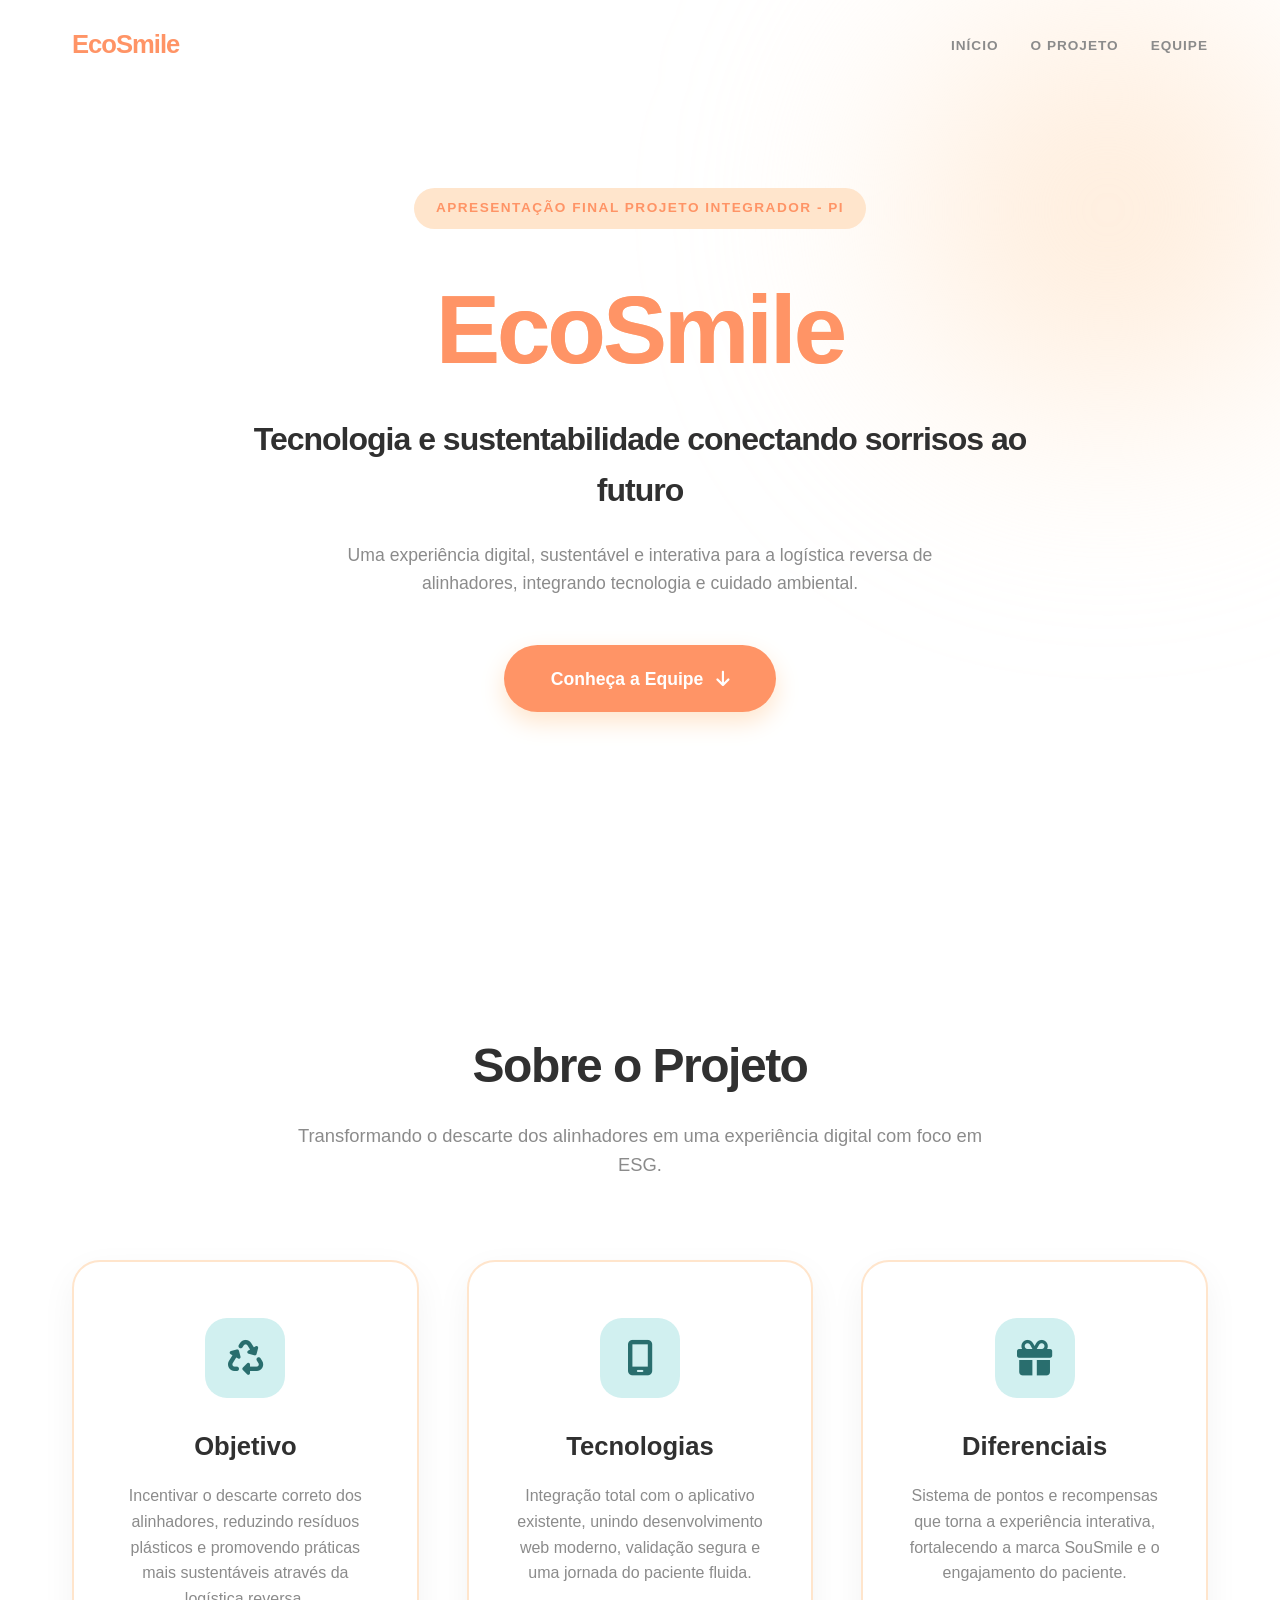
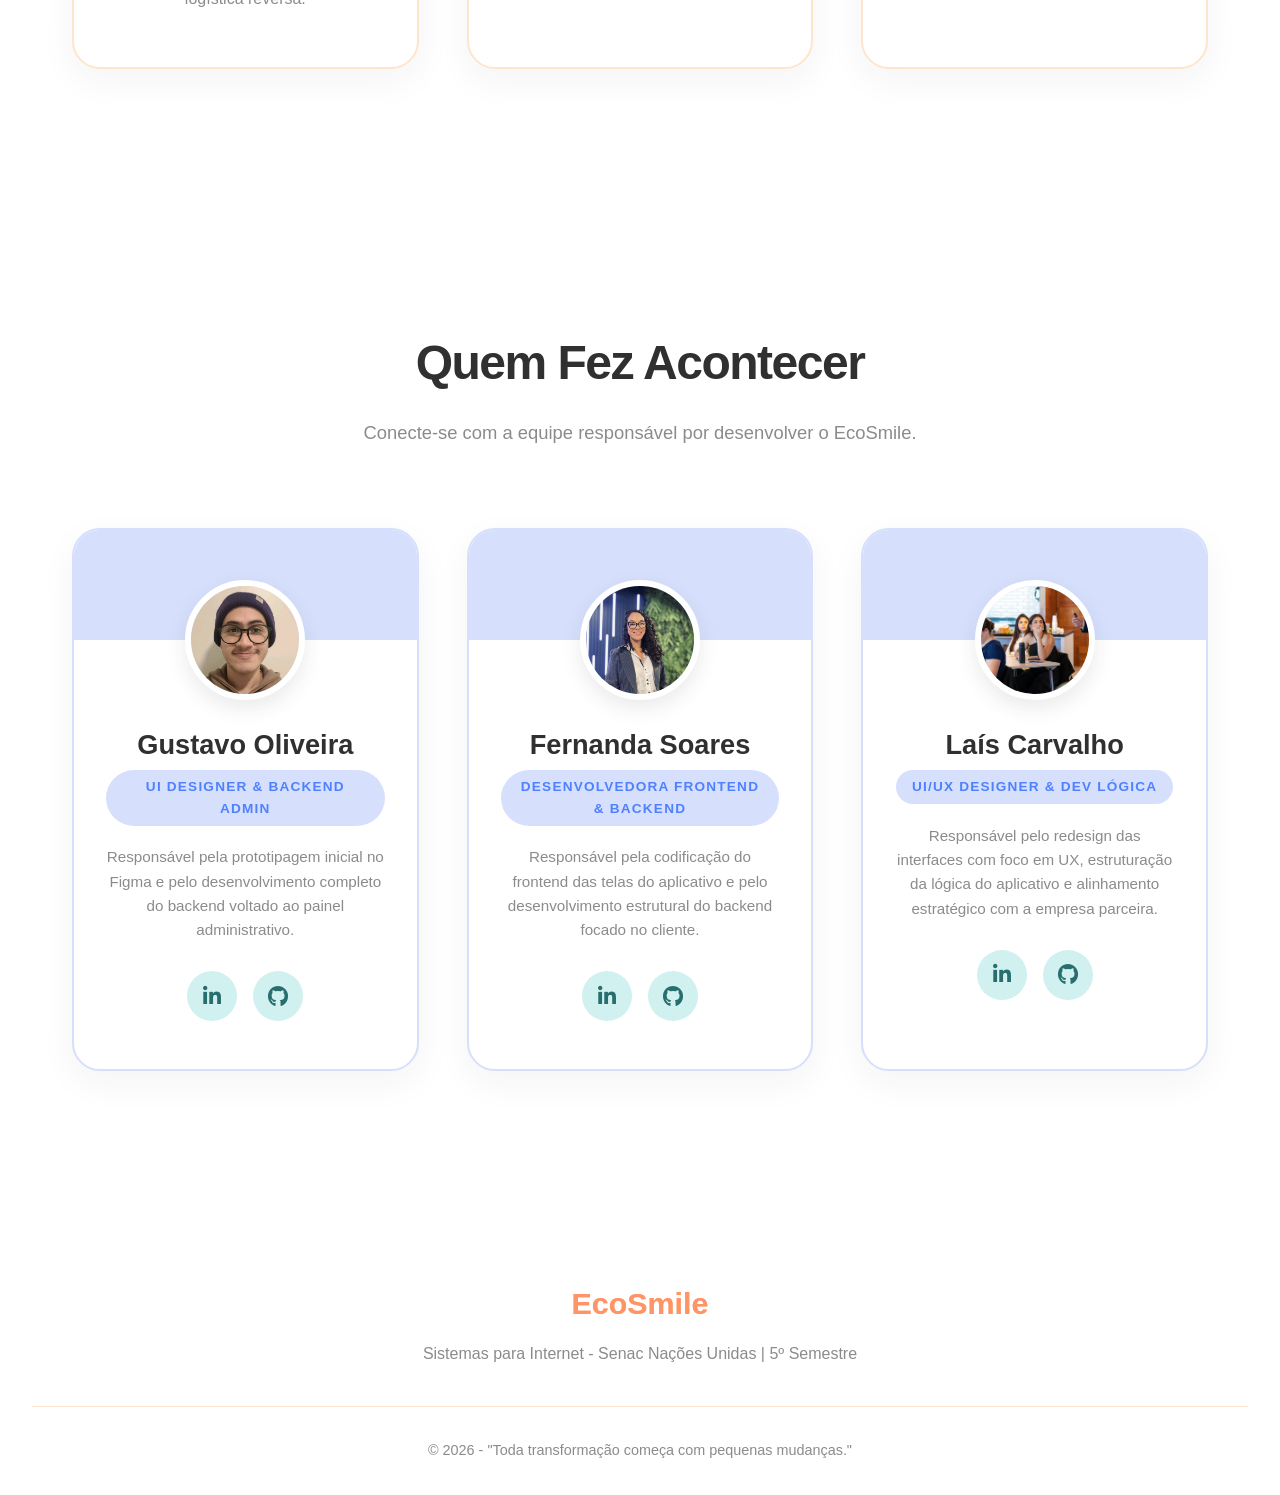
==== commit 8419b2f8: "Update print statement from 'Hello' to 'Goodbye'" ====
--- a/index.html
+++ b/index.html
@@ -1,2583 +1,126 @@
 <!DOCTYPE html>
-<html lang="pt-PT">
+<html lang="pt-BR">
 <head>
-  <meta charset="UTF-8">
-  <meta name="viewport" content="width=device-width, initial-scale=1.0">
-  <title>V1SouSmile - Portal do Cliente & Admin</title>
-  
-  <!-- Importação de fonte moderna e limpa (Plus Jakarta Sans) -->
-  <link rel="preconnect" href="https://fonts.googleapis.com">
-  <link rel="preconnect" href="https://fonts.gstatic.com" crossorigin>
-  <link href="https://fonts.googleapis.com/css2?family=Plus+Jakarta+Sans:wght@300;400;500;600;700;800&display=swap" rel="stylesheet">
-  
-  <!-- Tailwind CSS para estilização rápida e responsiva -->
-  <script src="https://cdn.tailwindcss.com"></script>
-  
-  <!-- Biblioteca html2canvas para captura de ecrã em PNG de alta fidelidade -->
-  <script src="https://cdnjs.cloudflare.com/ajax/libs/html2canvas/1.4.1/html2canvas.min.js"></script>
-  
-  <script>
-    tailwind.config = {
-      theme: {
-        extend: {
-          fontFamily: {
-            sans: ['Plus Jakarta Sans', 'sans-serif'],
-          },
-          colors: {
-            brand: {
-              coral: '#ff9466',        // Coral Oficial
-              emerald: '#296e6e',      // Esmeralda para textos de suporte
-              black: '#303030',        // Grafite Escuro Oficial
-              peach: '#ffd4ab',        // Pêssego Suave (Bordas dos inputs)
-              grey: '#8b8b8b',         // Cinza de suporte
-              lightEmerald: '#d1f0f0', // Fundo verde suave para badges
-              lightCoral: '#ffe5cc',   // Fundo coral suave
-            }
-          }
-        }
-      }
-    }
-  </script>
+    <meta charset="UTF-8">
+    <meta name="viewport" content="width=device-width, initial-scale=1.0">
+    <title>EcoSmile - Sustentabilidade Digital</title>
+    <link rel="stylesheet" href="https://cdnjs.cloudflare.com/ajax/libs/font-awesome/6.4.0/css/all.min.css">
+    <link rel="stylesheet" href="style.css">
+</head>
+<body>
+    <nav id="navbar">
+        <div class="nav-content">
+            <div class="logo">
+                EcoSmile
+            </div>
+            <ul class="nav-links">
+                <li><a href="#home">Início</a></li>
+                <li><a href="#sobre">O Projeto</a></li>
+                <li><a href="#equipe">Equipe</a></li>
+            </ul>
+        </div>
+    </nav>
 
-  <style>
-    /* Estilização para simular a curvatura perfeita física de um telemóvel topo de gama */
-    .phone-shadow {
-      box-shadow: 0 25px 60px -15px rgba(0, 0, 0, 0.25), 
-                  0 0 0 1px rgba(0, 0, 0, 0.1),
-                  inset 0 0 4px rgba(255, 255, 255, 0.2);
-    }
-    
-    /* Input com transições de foco elegantes baseadas na paleta SouSmile */
-    .input-field {
-      border-color: #ffd4ab;
-      transition: all 0.2s cubic-bezier(0.4, 0, 0.2, 1);
-    }
-    .input-field:focus {
-      border-color: #ff9466 !important;
-      box-shadow: 0 0 0 4px rgba(255, 148, 102, 0.12);
-      outline: none;
-    }
+    <section id="home" class="hero">
+        <div class="hero-shape"></div> <div class="hero-content fade-in">
+            <div class="badge">Apresentação final projeto integrador - PI </div>
+            <h1 class="gradient-text">EcoSmile</h1>
+            <h2>Tecnologia e sustentabilidade conectando sorrisos ao futuro</h2>
+            <p>Uma experiência digital, sustentável e interativa para a logística reversa de alinhadores, integrando tecnologia e cuidado ambiental.</p>
+            <a href="#equipe" class="btn-primary">Conheça a Equipe <i class="fa-solid fa-arrow-down"></i></a>
+        </div>
+    </section>
 
-    /* Botão de pílula premium */
-    .btn-pill {
-      background-color: #ff9466;
-      transition: all 0.25s ease-in-out;
-    }
-    .btn-pill:hover {
-      background-color: #f58353;
-    }
-    .btn-pill:active {
-      transform: translateY(0);
-    }
+    <section id="sobre" class="sobre">
+        <div class="section-header fade-in">
+            <h2>Sobre o Projeto</h2>
+            <p>Transformando o descarte dos alinhadores em uma experiência digital com foco em ESG.</p>
+        </div>
+        
+        <div class="cards-container">
+            <div class="feature-card fade-in">
+                <div class="icon-wrapper">
+                    <i class="fa-solid fa-recycle"></i>
+                </div>
+                <h3>Objetivo</h3>
+                <p>Incentivar o descarte correto dos alinhadores, reduzindo resíduos plásticos e promovendo práticas mais sustentáveis através da logística reversa.</p>
+            </div>
+            <div class="feature-card fade-in delay-1">
+                <div class="icon-wrapper">
+                    <i class="fa-solid fa-mobile-screen"></i>
+                </div>
+                <h3>Tecnologias</h3>
+                <p>Integração total com o aplicativo existente, unindo desenvolvimento web moderno, validação segura e uma jornada do paciente fluida.</p>
+            </div>
+            <div class="feature-card fade-in delay-2">
+                <div class="icon-wrapper">
+                    <i class="fa-solid fa-gift"></i>
+                </div>
+                <h3>Diferenciais</h3>
+                <p>Sistema de pontos e recompensas que torna a experiência interativa, fortalecendo a marca SouSmile e o engajamento do paciente.</p>
+            </div>
+        </div>
+    </section>
 
-    /* Transição de ecrã suave */
-    .view-transition {
-      transition: opacity 0.3s ease-in-out, transform 0.3s ease-in-out;
-    }
-
-    /* Ocultar barra de rolagem mantendo a funcionalidade de scroll nativo */
-    .no-scrollbar::-webkit-scrollbar {
-      display: none;
-    }
-    .no-scrollbar {
-      -ms-overflow-style: none;
-      scrollbar-width: none;
-    }
-  </style>
-</head>
-<body class="bg-slate-100 font-sans min-h-screen flex flex-col items-center justify-center p-4 sm:p-8 text-[#303030] antialiased relative">
-
-  <!-- BOTÕES FLUTUANTES DE EXPORTAÇÃO E GRAVAÇÃO -->
-  <div class="mb-6 sm:absolute sm:top-6 sm:right-6 sm:mb-0 z-50 flex items-center space-x-3">
-    
-    <!-- Botão de Gravação de Vídeo -->
-    <button 
-      onclick="toggleGravacao()" 
-      id="btnRecord"
-      class="bg-brand-black text-white hover:bg-brand-coral px-5 py-3 rounded-2xl shadow-xl font-bold text-sm flex items-center space-x-2 transition-all duration-300 active:scale-95"
-    >
-      <!-- Ícone Circle (Record) -->
-      <svg id="iconRecord" class="w-5 h-5 text-white" fill="currentColor" viewBox="0 0 24 24">
-        <circle cx="12" cy="12" r="6"></circle>
-      </svg>
-      <!-- Ícone Square (Stop) - Escondido por defeito -->
-      <svg id="iconStop" class="w-5 h-5 text-white hidden" fill="currentColor" viewBox="0 0 24 24">
-        <rect x="7" y="7" width="10" height="10" rx="1"></rect>
-      </svg>
-      <span id="btnRecordText">Gravar Uso</span>
-    </button>
-
-    <!-- Botão de Download PNG -->
-    <button 
-      onclick="baixarComoPNG()" 
-      id="btnDownload"
-      class="bg-brand-black text-white hover:bg-brand-coral px-5 py-3 rounded-2xl shadow-xl font-bold text-sm flex items-center space-x-2 transition-all duration-300 active:scale-95"
-    >
-      <svg class="w-5 h-5 text-white" fill="none" stroke="currentColor" stroke-width="2.5" viewBox="0 0 24 24">
-        <path stroke-linecap="round" stroke-linejoin="round" d="M4 16v1a3 3 0 003 3h10a3 3 0 003-3v-1m-4-4l-4 4m0 0l-4-4m4 4V4" />
-      </svg>
-      <span id="btnDownloadText">Baixar PNG</span>
-    </button>
-  </div>
-
-  <!-- DISPOSITIVO MÓVEL FÍSICO SIMULADO (iPhone / Android Premium) -->
-  <div 
-    id="phone-simulator" 
-    class="relative w-full max-w-[390px] h-[844px] bg-white rounded-[56px] border-[12px] border-slate-950 phone-shadow overflow-hidden flex flex-col justify-between select-none"
-  >
-    
-    <!-- Câmera Frontal / Dynamic Island no topo do telemóvel -->
-    <div class="absolute top-3 left-1/2 transform -translate-x-1/2 w-28 h-7 bg-slate-950 rounded-full z-30 flex items-center justify-between px-4">
-      <span class="w-2.5 h-2.5 rounded-full bg-[#101010] border border-slate-900"></span>
-      <span class="w-1.5 h-1.5 rounded-full bg-[#151515]"></span>
-    </div>
-
-    <!-- Barra de Status do Sistema do Telemóvel -->
-    <div class="px-8 pt-3 pb-2 flex justify-between items-center text-[11px] text-slate-500 font-bold z-20 bg-white">
-      <span>09:41</span>
-      <div class="flex items-center space-x-1.5">
-        <svg class="w-3 h-3 fill-current" viewBox="0 0 24 24">
-          <path d="M2 22h20V2z" />
-        </svg>
-        <svg class="w-3 h-3 fill-current" viewBox="0 0 24 24">
-          <path d="M12 21l-12-18h24z" />
-        </svg>
-        <div class="w-5 h-2.5 border border-slate-400 rounded-sm p-0.5 flex items-center">
-          <div class="h-full w-4 bg-slate-600 rounded-2xs"></div>
-        </div>
-      </div>
-    </div>
-
-    <!-- Cabeçalho Interno do Aplicativo -->
-    <div class="px-6 pt-4 flex items-center justify-between z-10 bg-white">
-      <!-- Botão Voltar (<) - Ocultado dinamicamente na Home, Admin e Login -->
-      <button id="header-back-button" onclick="voltarParaAnterior()" class="p-2 -ml-2 rounded-full hover:bg-slate-50 transition-colors text-brand-black focus:outline-none" aria-label="Voltar" style="visibility: hidden;">
-        <svg class="w-6 h-6" fill="none" stroke="currentColor" stroke-width="2.5" viewBox="0 0 24 24">
-          <path stroke-linecap="round" stroke-linejoin="round" d="M15 19l-7-7 7-7" />
-        </svg>
-      </button>
-    </div>
-
-    <!-- ================= TELA DE LOGIN ================= -->
-    <div id="view-login" class="view-transition px-8 flex-grow flex flex-col justify-center bg-white opacity-100 transform translate-x-0">
-      
-      <!-- Logo Oficial SouSmile -->
-      <div class="mb-6 select-none h-12 flex items-center">
-        <img 
-          src="sousmile_logo_preto_laranja.png" 
-          alt="SouSmile" 
-          class="h-10 w-auto object-contain"
-          onerror="this.style.display='none'; document.getElementById('logo-fallback-login').classList.remove('hidden');"
-        >
-        <div id="logo-fallback-login" class="hidden flex items-baseline tracking-tight">
-          <span class="text-[38px] font-bold text-brand-black leading-none">sou</span><span class="text-[38px] font-bold text-brand-coral text-[38px] leading-none">smile</span>
-        </div>
-      </div>
-
-      <!-- Textos Principais da Tela -->
-      <div class="mb-4">
-        <span class="text-[11px] font-extrabold text-brand-emerald uppercase tracking-widest text-left block">Acessar portal</span>
-        <h1 id="login-welcome-title" class="text-[32px] font-bold text-brand-black tracking-tight leading-tight mt-1">
-          Boas-vindas de volta
-        </h1>
-      </div>
-
-      <!-- Seletor de Tipo de Login (Cliente vs Admin) -->
-      <div class="flex bg-slate-50 p-1 rounded-2xl mb-6 text-center text-xs font-bold border border-slate-100">
-        <button type="button" onclick="alternarTipoLogin('client')" id="tab-login-client" class="flex-1 py-2.5 rounded-xl bg-white text-brand-coral shadow-xs focus:outline-none transition-all">
-          Cliente
-        </button>
-        <button type="button" onclick="alternarTipoLogin('admin')" id="tab-login-admin" class="flex-1 py-2.5 rounded-xl text-brand-grey hover:text-brand-black focus:outline-none transition-all">
-          Administrador
-        </button>
-      </div>
-
-      <!-- Formulário de Login Clínico -->
-      <form id="loginForm" class="space-y-5" onsubmit="executarLogin(event)">
-        
-        <div class="space-y-4">
-          <!-- Identificador do Formulário -->
-          <h2 id="login-form-subtitle" class="text-xs font-bold text-brand-emerald uppercase tracking-wider pl-1">
-            Fazer Login:
-          </h2>
-
-          <!-- Campo Email (Envelope Clássico Vetorial) -->
-          <div class="relative">
-            <span class="absolute inset-y-0 left-0 pl-4 flex items-center text-slate-400 pointer-events-none">
-              <svg class="w-5 h-5 text-slate-400" fill="none" stroke="currentColor" stroke-width="2" viewBox="0 0 24 24">
-                <path stroke-linecap="round" stroke-linejoin="round" d="M21.75 6.75v10.5a2.25 2.25 0 0 1-2.25 2.25h-15a2.25 2.25 0 0 1-2.25-2.25V6.75m19.5 0A2.25 2.25 0 0 0 19.5 4.5h-15a2.25 2.25 0 0 0-2.25 2.25m19.5 0v.243a2.25 2.25 0 0 1-1.07 1.916l-7.5 4.615a2.25 2.25 0 0 1-2.36 0L3.32 8.91a2.25 2.25 0 0 1-1.07-1.916V6.75" />
-              </svg>
-            </span>
-            <input 
-              type="email" 
-              id="login-email"
-              placeholder="seuemail@exemplo.com.br" 
-              required
-              class="w-full pl-11 pr-5 py-4 border-2 rounded-3xl text-base font-medium bg-white input-field"
-            >
-          </div>
-
-          <!-- Campo Senha -->
-          <div id="login-password-container">
-            <div class="relative">
-              <span class="absolute inset-y-0 left-0 pl-4 flex items-center text-slate-400 pointer-events-none">
-                <svg class="w-5 h-5" fill="none" stroke="currentColor" stroke-width="2" viewBox="0 0 24 24">
-                  <path stroke-linecap="round" stroke-linejoin="round" d="M12 15v2m-6 4h12a2 2 0 002-2v-6a2 2 0 00-2-2H6a2 2 0 00-2 2v6a2 2 0 002 2zm10-10V7a4 4 0 00-8 0v4h8z" />
-                </svg>
-              </span>
-              <input 
-                type="password" 
-                id="login-password" 
-                placeholder="Senha" 
-                required
-                class="w-full pl-11 pr-12 py-4 border-2 rounded-3xl text-base font-medium bg-white input-field"
-              >
-              <!-- Botão para Mostrar/Ocultar Senha -->
-              <button 
-                type="button" 
-                onclick="togglePassword('login-password', 'eyeOpen-login', 'eyeClosed-login')" 
-                class="absolute inset-y-0 right-0 pr-4 flex items-center text-slate-400 hover:text-slate-600 transition-colors focus:outline-none"
-              >
-                <svg id="eyeOpen-login" class="w-5 h-5" fill="none" stroke="currentColor" stroke-width="2" viewBox="0 0 24 24">
-                  <path stroke-linecap="round" stroke-linejoin="round" d="M15 12a3 3 0 1 1-6 0 3 3 0 1 1 6 0z" />
-                  <path stroke-linecap="round" stroke-linejoin="round" d="M2.458 12C3.732 7.943 7.523 5 12 5c4.478 0 8.268 2.943 9.542 7-1.274 4.057-5.064 7-9.542 7-4.477 0-8.268-2.943-9.542-7z" />
-                </svg>
-                <svg id="eyeClosed-login" class="w-5 h-5 hidden" fill="none" stroke="currentColor" stroke-width="2" viewBox="0 0 24 24">
-                  <path stroke-linecap="round" stroke-linejoin="round" d="M13.875 18.825A10.05 10.05 0 0 1 12 19c-4.478 0-8.268-2.943-9.543-7a9.97 9.97 0 0 1-1.563-3.029m5.858.908a3 3 0 1 1 4.243 4.243M9.878 9.878l4.242 4.242M9.88 9.88l-3.29-3.29m7.532 7.532l3.29 3.29M3 3l18 18" />
-                </svg>
-              </button>
-            </div>
-            
-            <div class="flex justify-end mt-2 px-1">
-              <button type="button" onclick="irParaRecuperar()" class="text-xs font-bold text-brand-emerald hover:underline focus:outline-none">
-                Esqueceu sua senha?
-              </button>
-            </div>
-          </div>
+    <section id="equipe" class="equipe">
+        <div class="section-header fade-in">
+            <h2>Quem Fez Acontecer</h2>
+            <p>Conecte-se com a equipe responsável por desenvolver o EcoSmile.</p>
         </div>
 
-        <!-- Botão Entrar -->
-        <button 
-          type="submit" 
-          id="btnSubmitLogin"
-          class="w-full py-4 text-white font-bold text-lg rounded-full btn-pill focus:outline-none focus:ring-4 focus:ring-brand-coral/20 mt-4 shadow-md"
-        >
-          Entrar
-        </button>
-
-        <!-- Botão Auto-fill para Admin Demo -->
-        <button 
-          type="button"
-          id="btnAdminDemo"
-          onclick="autofillAdminAndLogin()"
-          class="w-full py-3 bg-brand-emerald/10 text-brand-emerald hover:bg-brand-emerald/25 font-bold text-xs rounded-full transition-all duration-200 mt-2 hidden"
-        >
-          Entrar como Admin (Demo)
-        </button>
-
-        <p id="login-signup-link" class="text-sm text-brand-grey font-medium text-center mt-4">
-          Não possui conta? 
-          <button type="button" onclick="irParaCadastro()" class="font-extrabold hover:underline text-brand-coral ml-1 focus:outline-none">
-            Cadastre-se
-          </button>
-        </p>
-
-      </form>
-    </div>
-
-    <!-- ================= TELA DE CADASTRO ================= -->
-    <div id="view-cadastro" class="view-transition px-8 flex-grow flex flex-col justify-center bg-white opacity-0 transform translate-x-8 hidden">
-      
-      <!-- Logo Oficial SouSmile -->
-      <div class="mb-4 select-none h-12 flex items-center">
-        <img 
-          src="sousmile_logo_preto_laranja.png" 
-          alt="SouSmile" 
-          class="h-10 w-auto object-contain"
-          onerror="this.style.display='none'; document.getElementById('logo-fallback-cadastro').classList.remove('hidden');"
-        >
-        <div id="logo-fallback-cadastro" class="hidden flex items-baseline tracking-tight">
-          <span class="text-[38px] font-bold text-brand-black leading-none">sou</span><span class="text-[38px] font-bold text-brand-coral leading-none">smile</span>
-        </div>
-      </div>
-
-      <!-- Título de Cadastro -->
-      <div class="mb-6">
-        <h1 class="text-[32px] font-bold text-brand-black tracking-tight leading-tight">
-          Preencha seus dados
-        </h1>
-      </div>
-
-      <!-- Formulário de Cadastro -->
-      <form id="cadastroForm" class="space-y-4" onsubmit="executarCadastro(event)">
-        
-        <div class="space-y-3">
-          
-          <!-- Campo Nome -->
-          <div class="relative">
-            <span class="absolute inset-y-0 left-0 pl-4 flex items-center text-slate-400 pointer-events-none">
-              <svg class="w-5 h-5" fill="none" stroke="currentColor" stroke-width="2" viewBox="0 0 24 24">
-                <path stroke-linecap="round" stroke-linejoin="round" d="M16 7a4 4 0 11-8 0 4 4 0 018 0zM12 14a7 7 0 00-7 7h14a7 7 0 00-7-7z" />
-              </svg>
-            </span>
-            <input 
-              type="text" 
-              id="cadastro-nome"
-              placeholder="Digite seu nome" 
-              required
-              class="w-full pl-11 pr-5 py-3.5 border-2 rounded-3xl text-base font-medium bg-white input-field"
-            >
-          </div>
-
-          <!-- Campo Email (Envelope Clássico) -->
-          <div class="relative">
-            <span class="absolute inset-y-0 left-0 pl-4 flex items-center text-slate-400 pointer-events-none">
-              <svg class="w-5 h-5 text-slate-400" fill="none" stroke="currentColor" stroke-width="2" viewBox="0 0 24 24">
-                <path stroke-linecap="round" stroke-linejoin="round" d="M21.75 6.75v10.5a2.25 2.25 0 0 1-2.25 2.25h-15a2.25 2.25 0 0 1-2.25-2.25V6.75m19.5 0A2.25 2.25 0 0 0 19.5 4.5h-15a2.25 2.25 0 0 0-2.25 2.25m19.5 0v.243a2.25 2.25 0 0 1-1.07 1.916l-7.5 4.615a2.25 2.25 0 0 1-2.36 0L3.32 8.91a2.25 2.25 0 0 1-1.07-1.916V6.75" />
-              </svg>
-            </span>
-            <input 
-              type="email" 
-              id="cadastro-email"
-              placeholder="Digite seu email" 
-              required
-              class="w-full pl-11 pr-5 py-3.5 border-2 rounded-3xl text-base font-medium bg-white input-field"
-            >
-          </div>
-
-          <!-- Campo Senha -->
-          <div class="relative">
-            <span class="absolute inset-y-0 left-0 pl-4 flex items-center text-slate-400 pointer-events-none">
-              <svg class="w-5 h-5" fill="none" stroke="currentColor" stroke-width="2" viewBox="0 0 24 24">
-                <path stroke-linecap="round" stroke-linejoin="round" d="M12 15v2m-6 4h12a2 2 0 002-2v-6a2 2 0 00-2-2H6a2 2 0 00-2 2v6a2 2 0 002 2zm10-10V7a4 4 0 00-8 0v4h8z" />
-              </svg>
-            </span>
-            <input 
-              type="password" 
-              id="cadastro-password" 
-              placeholder="Digite sua senha" 
-              required
-              class="w-full pl-11 pr-12 py-3.5 border-2 rounded-3xl text-base font-medium bg-white input-field"
-            >
-            <button 
-              type="button" 
-              onclick="togglePassword('cadastro-password', 'eyeOpen-cad', 'eyeClosed-cad')" 
-              class="absolute inset-y-0 right-0 pr-4 flex items-center text-slate-400 hover:text-slate-600 transition-colors focus:outline-none"
-            >
-              <svg id="eyeOpen-cad" class="w-5 h-5" fill="none" stroke="currentColor" stroke-width="2" viewBox="0 0 24 24">
-                <path stroke-linecap="round" stroke-linejoin="round" d="M15 12a3 3 0 1 1-6 0 3 3 0 1 1 6 0z" />
-                <path stroke-linecap="round" stroke-linejoin="round" d="M2.458 12C3.732 7.943 7.523 5 12 5c4.478 0 8.268 2.943 9.542 7-1.274 4.057-5.064 7-9.542 7-4.477 0-8.268-2.943-9.542-7z" />
-              </svg>
-              <svg id="eyeClosed-cad" class="w-5 h-5 hidden" fill="none" stroke="currentColor" stroke-width="2" viewBox="0 0 24 24">
-                <path stroke-linecap="round" stroke-linejoin="round" d="M13.875 18.825A10.05 10.05 0 0 1 12 19c-4.478 0-8.268-2.943-9.543-7a9.97 9.97 0 0 1-1.563-3.029m5.858.908a3 3 0 1 1 4.243 4.243M9.878 9.878l4.242 4.242M9.88 9.88l-3.29-3.29m7.532 7.532l3.29 3.29M3 3l18 18" />
-              </svg>
-            </button>
-          </div>
-
-          <!-- Campo Confirmar Senha -->
-          <div class="relative">
-            <span class="absolute inset-y-0 left-0 pl-4 flex items-center text-slate-400 pointer-events-none">
-              <svg class="w-5 h-5" fill="none" stroke="currentColor" stroke-width="2" viewBox="0 0 24 24">
-                <path stroke-linecap="round" stroke-linejoin="round" d="M12 15v2m-6 4h12a2 2 0 002-2v-6a2 2 0 00-2-2H6a2 2 0 00-2 2v6a2 2 0 002 2zm10-10V7a4 4 0 00-8 0v4h8z" />
-              </svg>
-            </span>
-            <input 
-              type="password" 
-              id="cadastro-confirm" 
-              placeholder="Digite sua senha novamente" 
-              required
-              class="w-full pl-11 pr-12 py-3.5 border-2 rounded-3xl text-base font-medium bg-white input-field"
-            >
-            <button 
-              type="button" 
-              onclick="togglePassword('cadastro-confirm', 'eyeOpen-conf', 'eyeClosed-conf')" 
-              class="absolute inset-y-0 right-0 pr-4 flex items-center text-slate-400 hover:text-slate-600 transition-colors focus:outline-none"
-            >
-              <svg id="eyeOpen-conf" class="w-5 h-5" fill="none" stroke="currentColor" stroke-width="2" viewBox="0 0 24 24">
-                <path stroke-linecap="round" stroke-linejoin="round" d="M15 12a3 3 0 1 1-6 0 3 3 0 1 1 6 0z" />
-                <path stroke-linecap="round" stroke-linejoin="round" d="M2.458 12C3.732 7.943 7.523 5 12 5c4.478 0 8.268 2.943 9.542 7-1.274 4.057-5.064 7-9.542 7-4.477 0-8.268-2.943-9.542-7z" />
-              </svg>
-              <svg id="eyeClosed-conf" class="w-5 h-5 hidden" fill="none" stroke="currentColor" stroke-width="2" viewBox="0 0 24 24">
-                <path stroke-linecap="round" stroke-linejoin="round" d="M13.875 18.825A10.05 10.05 0 0 1 12 19c-4.478 0-8.268-2.943-9.543-7a9.97 9.97 0 0 1-1.563-3.029m5.858.908a3 3 0 1 1 4.243 4.243M9.878 9.878l4.242 4.242M9.88 9.88l-3.29-3.29m7.532 7.532l3.29 3.29M3 3l18 18" />
-              </svg>
-            </button>
-          </div>
-
-        </div>
-
-        <!-- Botão Cadastrar -->
-        <button 
-          type="submit" 
-          id="btnSubmitCadastro"
-          class="w-full py-4 text-white font-bold text-lg rounded-full btn-pill focus:outline-none focus:ring-4 focus:ring-brand-coral/20 mt-4 shadow-md"
-        >
-          Cadastrar
-        </button>
-
-        <p class="text-sm text-brand-grey font-medium text-center mt-4">
-          Já possui uma conta? 
-          <button type="button" onclick="irParaLogin()" class="font-extrabold hover:underline text-brand-coral ml-1 focus:outline-none">
-            Entre
-          </button>
-        </p>
-
-      </form>
-    </div>
-
-    <!-- ================= TELA DE RECUPERAÇÃO DE SENHA ================= -->
-    <div id="view-recuperar" class="view-transition px-8 flex-grow flex flex-col justify-center bg-white opacity-0 transform translate-x-8 hidden">
-      
-      <!-- Logo Oficial SouSmile (Escondido dinamicamente no estado de sucesso para evitar poluição visual) -->
-      <div id="recuperar-logo" class="mb-6 select-none h-12 flex items-center">
-        <img 
-          src="sousmile_logo_preto_laranja.png" 
-          alt="SouSmile" 
-          class="h-10 w-auto object-contain"
-          onerror="this.style.display='none'; document.getElementById('logo-fallback-recuperar').classList.remove('hidden');"
-        >
-        <div id="logo-fallback-recuperar" class="hidden flex items-baseline tracking-tight">
-          <span class="text-[38px] font-bold text-brand-black leading-none">sou</span><span class="text-[38px] font-bold text-brand-coral leading-none">smile</span>
-        </div>
-      </div>
-
-      <!-- ESTADO 1: Solicitar Recuperação -->
-      <div id="recuperar-estado-formulario" class="space-y-6">
-        <div>
-          <span class="text-[11px] font-extrabold text-brand-emerald uppercase tracking-widest text-left block">Recuperação de acesso</span>
-          <h1 class="text-[32px] font-bold text-brand-black tracking-tight leading-tight mt-1">
-            Recuperar senha
-          </h1>
-          <p class="text-brand-grey text-sm mt-2 font-medium leading-relaxed">
-            Esqueceu sua senha? Digite seu e-mail cadastrado e enviaremos um link de recuperação.
-          </p>
-        </div>
-
-        <!-- Formulário de Envio -->
-        <form id="recuperarForm" class="space-y-5" onsubmit="executarRecuperacao(event)">
-          <div class="space-y-4">
-            <!-- Campo Email (Envelope Clássico) -->
-            <div class="relative">
-              <span class="absolute inset-y-0 left-0 pl-4 flex items-center text-slate-400 pointer-events-none">
-                <svg class="w-5 h-5 text-slate-400" fill="none" stroke="currentColor" stroke-width="2" viewBox="0 0 24 24">
-                  <path stroke-linecap="round" stroke-linejoin="round" d="M21.75 6.75v10.5a2.25 2.25 0 0 1-2.25 2.25h-15a2.25 2.25 0 0 1-2.25-2.25V6.75m19.5 0A2.25 2.25 0 0 0 19.5 4.5h-15a2.25 2.25 0 0 0-2.25 2.25m19.5 0v.243a2.25 2.25 0 0 1-1.07 1.916l-7.5 4.615a2.25 2.25 0 0 1-2.36 0L3.32 8.91a2.25 2.25 0 0 1-1.07-1.916V6.75" />
-                </svg>
-              </span>
-              <input 
-                type="email" 
-                id="recuperar-email"
-                placeholder="Digite seu e-mail de acesso" 
-                required
-                class="w-full pl-11 pr-5 py-4 border-2 rounded-3xl text-base font-medium bg-white input-field"
-              >
-            </div>
-          </div>
-
-          <!-- Botão Enviar Link -->
-          <button 
-            type="submit" 
-            id="btnSubmitRecuperar"
-            class="w-full py-4 text-white font-bold text-lg rounded-full btn-pill focus:outline-none focus:ring-4 focus:ring-brand-coral/20 mt-4 shadow-md"
-          >
-            Enviar e-mail de recuperação
-          </button>
-        </form>
-
-        <p class="text-sm text-brand-grey font-medium text-center">
-          Lembrou sua senha?
-          <button type="button" onclick="irParaLogin()" class="font-extrabold hover:underline text-brand-coral ml-1 focus:outline-none">
-            Voltar ao login
-          </button>
-        </p>
-      </div>
-
-      <!-- ESTADO 2: Feedback de Sucesso Dinâmico (Logo ocultado para equilíbrio perfeito) -->
-      <div id="recuperar-estado-sucesso" class="hidden flex flex-col items-center text-center space-y-6 pt-4">
-        <!-- Ícone circular de sucesso da SouSmile -->
-        <div class="w-20 h-20 bg-emerald-50 rounded-full flex items-center justify-center text-brand-emerald shadow-inner">
-          <svg class="w-10 h-10" fill="none" stroke="currentColor" stroke-width="2.5" viewBox="0 0 24 24">
-            <path stroke-linecap="round" stroke-linejoin="round" d="M9 12l2 2 4-4m6 2a9 9 0 11-18 0 9 9 0 0118 0z" />
-          </svg>
-        </div>
-
-        <div class="space-y-3">
-          <h2 class="text-2xl font-bold text-brand-black tracking-tight">E-mail enviado!</h2>
-          <p id="recuperar-mensagem-sucesso" class="text-brand-grey text-base font-medium leading-relaxed px-2">
-            Enviamos um e-mail para recuperação <br>
-            <span id="email-obfuscado" class="font-extrabold text-brand-black select-text"></span>
-          </p>
-        </div>
-
-        <div class="w-full space-y-3 pt-4">
-          <button 
-            onclick="resetarERetornarLogin()" 
-            class="w-full py-4 text-white font-bold text-lg rounded-full btn-pill focus:outline-none focus:ring-4 focus:ring-brand-coral/20 shadow-md"
-          >
-            Voltar para o Login
-          </button>
-          
-          <p class="text-xs text-brand-grey font-medium">
-            Não recebeu? Verifique a pasta de spam ou 
-            <button onclick="resgatarFormularioRecuperacao()" class="font-bold text-brand-coral underline hover:text-[#f58353] focus:outline-none">
-              tente novamente
-            </button>
-          </p>
-        </div>
-      </div>
-
-    </div>
-
-    <!-- ================= TELA INICIAL (HOME) ================= -->
-    <div id="view-home" class="view-transition px-8 flex-grow flex flex-col justify-start bg-white opacity-0 transform translate-x-8 hidden pt-8">
-      
-      <!-- Cabeçalho (Alinhado perfeitamente a px-8) -->
-      <div class="flex justify-between items-start mb-6 mt-3">
-        <div class="space-y-0.5">
-          <span class="text-lg font-medium text-brand-grey tracking-tight block">Boas-vindas,</span>
-          <h1 id="home-user-name" class="text-4xl font-extrabold text-brand-coral tracking-tight leading-none">
-            Felipe
-          </h1>
-        </div>
-        
-        <!-- Botão Sair Minimalista no Topo -->
-        <button onclick="sairDaConta()" class="flex items-center space-x-1.5 text-brand-grey hover:text-red-500 transition-colors duration-200 py-2 px-2.5 -mr-2 rounded-2xl hover:bg-slate-50 active:scale-95 focus:outline-none">
-          <span class="text-xs font-bold uppercase tracking-wider">Sair</span>
-          <svg class="w-4 h-4" fill="none" stroke="currentColor" stroke-width="2.5" viewBox="0 0 24 24">
-            <path stroke-linecap="round" stroke-linejoin="round" d="M17 16l4-4m0 0l-4-4m4 4H7m6 4v1a3 3 0 01-3 3H6a3 3 0 01-3-3V7a3 3 0 013-3h4a3 3 0 013 3v1" />
-          </svg>
-        </button>
-      </div>
-
-      <!-- Lista de Cards e Features -->
-      <div class="space-y-4 max-h-[540px] overflow-y-auto no-scrollbar pr-1 pb-4">
-        
-        <!-- Card 1: Agendar Consulta -->
-        <button onclick="irParaAgendar()" class="w-full text-left p-5 border border-brand-peach rounded-[24px] bg-white hover:bg-slate-50/50 transition-all duration-200 active:scale-[0.98] flex justify-between items-center group">
-          <div class="space-y-1 pr-4">
-            <h3 class="text-base font-bold text-brand-black tracking-tight">Agendar consulta</h3>
-            <p class="text-[11px] text-brand-grey font-medium leading-relaxed">Agende sua próxima consulta com nossa equipe de especialistas</p>
-          </div>
-          <div class="text-brand-coral group-hover:translate-x-1 transition-transform duration-200 flex-shrink-0">
-            <svg class="w-5 h-5" fill="none" stroke="currentColor" stroke-width="2.5" viewBox="0 0 24 24">
-              <path stroke-linecap="round" stroke-linejoin="round" d="M14 5l7 7m0 0l-7 7m7-7H3" />
-            </svg>
-          </div>
-        </button>
-
-        <!-- Card 2: Agendamentos e histórico -->
-        <button onclick="irParaHistorico()" class="w-full text-left p-5 border border-brand-peach rounded-[24px] bg-white hover:bg-slate-50/50 transition-all duration-200 active:scale-[0.98] flex justify-between items-center group">
-          <div class="space-y-1 pr-4">
-            <h3 class="text-base font-bold text-brand-black tracking-tight">Agendamentos e histórico</h3>
-            <p class="text-[11px] text-brand-grey font-medium leading-relaxed">Confira consultas futuras ou histórico de consultas</p>
-          </div>
-          <div class="text-brand-coral group-hover:translate-x-1 transition-transform duration-200 flex-shrink-0">
-            <svg class="w-5 h-5" fill="none" stroke="currentColor" stroke-width="2.5" viewBox="0 0 24 24">
-              <path stroke-linecap="round" stroke-linejoin="round" d="M14 5l7 7m0 0l-7 7m7-7H3" />
-            </svg>
-          </div>
-        </button>
-
-        <!-- Card 3: EcoSmile -->
-        <button onclick="irParaEcoSmile()" class="w-full text-left p-5 border border-brand-peach rounded-[24px] bg-white hover:bg-slate-50/50 transition-all duration-200 active:scale-[0.98] flex justify-between items-center group">
-          <div class="space-y-1 pr-4">
-            <div class="flex items-center space-x-2">
-              <h3 class="text-base font-bold text-brand-black tracking-tight">EcoSmile</h3>
-              <span class="bg-[#d1f0f0] text-[#296e6e] text-[9px] font-extrabold px-2 py-0.5 rounded-full uppercase tracking-wider">Novo</span>
-            </div>
-            <p class="text-[11px] text-brand-grey font-medium leading-relaxed">Aprenda como e onde descartar seu alinhador e ganhe benefícios</p>
-          </div>
-          <div class="text-brand-coral group-hover:translate-x-1 transition-transform duration-200 flex-shrink-0">
-            <svg class="w-5 h-5" fill="none" stroke="currentColor" stroke-width="2.5" viewBox="0 0 24 24">
-              <path stroke-linecap="round" stroke-linejoin="round" d="M14 5l7 7m0 0l-7 7m7-7H3" />
-            </svg>
-          </div>
-        </button>
-
-        <!-- Card 4: Descontos -->
-        <button onclick="irParaDescontos()" class="w-full text-left p-5 border border-brand-peach rounded-[24px] bg-white hover:bg-slate-50/50 transition-all duration-200 active:scale-[0.98] flex justify-between items-center group">
-          <div class="space-y-1 pr-4">
-            <h3 class="text-base font-bold text-brand-black tracking-tight">Descontos</h3>
-            <p class="text-[11px] text-brand-grey font-medium leading-relaxed">Confira os descontos obtidos para sua conta</p>
-          </div>
-          <div class="text-brand-coral group-hover:translate-x-1 transition-transform duration-200 flex-shrink-0">
-            <svg class="w-5 h-5" fill="none" stroke="currentColor" stroke-width="2.5" viewBox="0 0 24 24">
-              <path stroke-linecap="round" stroke-linejoin="round" d="M14 5l7 7m0 0l-7 7m7-7H3" />
-            </svg>
-          </div>
-        </button>
-
-      </div>
-
-    </div>
-
-    <!-- ================= TELA ECOSMILE ================= -->
-    <div id="view-ecosmile" class="view-transition px-6 flex-grow flex flex-col justify-start bg-white opacity-0 transform translate-x-8 hidden pt-4 overflow-y-auto no-scrollbar pb-8">
-      
-      <!-- Cabeçalho de Branding Integrado -->
-      <div class="flex items-center space-x-1 mb-6 mt-2">
-        <span class="text-3xl font-extrabold text-[#296e6e]">eco</span>
-        <span class="text-3xl font-light text-[#ff9466]">smile</span>
-      </div>
-
-      <!-- Espaço de Conteúdo Scrollable -->
-      <div class="space-y-6 text-xs text-brand-black leading-relaxed">
-        
-        <!-- O que é a EcoSmile? -->
-        <div class="space-y-2 bg-[#d1f0f0]/30 p-5 rounded-[24px] border border-[#296e6e]/10">
-          <h2 class="text-base font-bold text-[#296e6e] tracking-tight">O que é a EcoSmile?</h2>
-          <p class="text-brand-black/80 font-medium">
-            A EcoSmile é uma iniciativa sustentável que visa o descarte correto de seus alinhadores. Ao participar você ajuda o meio ambiente com práticas ecológicas e sustentáveis além de receber descontos para serviços da SouSmile!
-          </p>
-        </div>
-
-        <!-- Como preparar meu alinhador -->
-        <div class="space-y-3">
-          <h2 class="text-base font-bold text-[#303030] tracking-tight">Como preparar meu alinhador para descarte?</h2>
-          <p class="text-brand-black/80 font-medium">
-            Seu alinhador precisa ser preparado corretamente para descarte seguro. 
-          </p>
-          <p class="text-brand-black/80 font-medium">
-            Clique no botão abaixo e siga o passo a passo para aprender como seu alinhador deve ser preparado e faça parte de uma comunidade sustentável com a EcoSmile!
-          </p>
-          
-          <button 
-            onclick="abrirPassosPreparo()" 
-            class="w-full py-3.5 border-2 border-[#ff9466] text-[#ff9466] hover:bg-[#ffe5cc]/40 rounded-full font-bold text-sm transition-all duration-200 active:scale-95"
-          >
-            Preparando meu alinhador
-          </button>
-        </div>
-
-        <!-- Onde posso descartar meu alinhador -->
-        <div class="space-y-3">
-          <h2 class="text-base font-bold text-[#303030] tracking-tight">Onde posso descartar meu alinhador?</h2>
-          <p class="text-brand-black/80 font-medium">
-            Descubra o local mais próximo de você para realizar o descarte do seu alinhador. Insira seu endereço no campo abaixo e veja as opções mais próximas de você.
-          </p>
-          
-          <!-- Input de Endereço -->
-          <div class="relative">
-            <span class="absolute inset-y-0 left-0 pl-4 flex items-center text-slate-400 pointer-events-none">
-              <svg class="w-4 h-4 text-brand-grey" fill="none" stroke="currentColor" stroke-width="2.5" viewBox="0 0 24 24">
-                <path stroke-linecap="round" stroke-linejoin="round" d="M21 21l-6-6m2-5a7 7 0 11-14 0 7 7 0 0114 0z" />
-              </svg>
-            </span>
-            <input 
-              type="text" 
-              placeholder="Insira seu endereço" 
-              class="w-full pl-11 pr-5 py-3 border-2 rounded-full text-xs font-semibold bg-white input-field"
-            >
-          </div>
-
-          <!-- Cards de Endereços Redesenhados -->
-          <div id="ecosmile-points-container" class="space-y-2.5">
-            <!-- Inserido dinamicamente pelo JS -->
-          </div>
-        </div>
-
-        <!-- Reciclou? Ganhou! -->
-        <div class="space-y-3 pt-2">
-          <h2 class="text-base font-bold text-[#303030] tracking-tight">Reciclou? Ganhou!</h2>
-          <p class="text-brand-black/80 font-medium">
-            Com a EcoSmile você ganha descontos para agendar uma consulta ou fazer um novo alinhador e ainda contribui com o meio ambiente!
-          </p>
-          <p class="text-brand-black/80 font-medium">
-            Tá esperando o que? Resgate seu desconto inserindo o token no campo abaixo.
-          </p>
-          
-          <!-- Validação de Token -->
-          <div class="space-y-3">
-            <div class="relative">
-              <input 
-                type="text" 
-                id="token-input"
-                placeholder="Insira o token (Ex: ECOSMILE)" 
-                class="w-full px-5 py-3 border-2 rounded-full text-xs font-semibold bg-white input-field"
-              >
-            </div>
-            
-            <!-- Feedbacks Dinâmicos de Sucesso e Erro -->
-            <div id="token-success" class="hidden text-emerald-600 font-extrabold text-xs pl-2 items-center space-x-1.5 animate-fade-in">
-              <span class="w-1.5 h-1.5 rounded-full bg-emerald-500"></span>
-              <span>Desconto resgatado com sucesso!</span>
-            </div>
-            <div id="token-error" class="hidden text-red-500 font-extrabold text-xs pl-2 items-center space-x-1.5 animate-fade-in">
-              <span class="w-1.5 h-1.5 rounded-full bg-red-500"></span>
-              <span>Token inválido</span>
+        <div class="team-container">
+            <div class="team-card fade-in">
+                <div class="card-header-bg"></div>
+                <img src="assets/gustavo.jpg" alt="Gustavo Oliveira" id="avatar-gustavo" class="team-avatar">
+                <div class="team-info">
+                    <h3>Gustavo Oliveira</h3>
+                    <span class="role">UI Designer & Backend Admin</span>
+                    <p>Responsável pela prototipagem inicial no Figma e pelo desenvolvimento completo do backend voltado ao painel administrativo.</p>
+                    <div class="social-links">
+                        <a href="https://www.linkedin.com/in/gustavoo-oliveira/" target="_blank" class="social-btn linkedin"><i class="fa-brands fa-linkedin-in"></i></a>
+                        <a href="https://github.com/gutt06" target="_blank" class="social-btn github"><i class="fa-brands fa-github"></i></a>
+                    </div>
+                </div>
             </div>
 
-            <!-- Botão Resgatar Desconto -->
-            <button 
-              onclick="validarTokenEco()"
-              class="w-full py-4 text-white font-bold text-sm rounded-full btn-pill focus:outline-none focus:ring-4 focus:ring-brand-coral/20 shadow-md"
-            >
-              Resgatar desconto
-            </button>
-          </div>
+            <div class="team-card fade-in delay-1">
+                <div class="card-header-bg"></div>
+                <img src="assets/fernanda.jpg" alt="Fernanda Soares" id="avatar-fernanda" class="team-avatar">
+                <div class="team-info">
+                    <h3>Fernanda Soares</h3>
+                    <span class="role">Desenvolvedora Frontend & Backend</span>
+                    <p>Responsável pela codificação do frontend das telas do aplicativo e pelo desenvolvimento estrutural do backend focado no cliente.</p>
+                    <div class="social-links">
+                        <a href="https://www.linkedin.com/in/fernandaosribeiro1/?locale=pt" target="_blank" class="social-btn linkedin"><i class="fa-brands fa-linkedin-in"></i></a>
+                        <a href="https://github.com/fernandaosribeiro1" target="_blank" class="social-btn github"><i class="fa-brands fa-github"></i></a>
+                    </div>
+                </div>
+            </div>
+
+            <div class="team-card fade-in delay-2">
+                <div class="card-header-bg"></div>
+                <img src="assets/lais.jpg" alt="Laís Carvalho" id="avatar-lais" class="team-avatar">
+                <div class="team-info">
+                    <h3>Laís Carvalho</h3>
+                    <span class="role">UI/UX Designer & Dev Lógica</span>
+                    <p>Responsável pelo redesign das interfaces com foco em UX, estruturação da lógica do aplicativo e alinhamento estratégico com a empresa parceira.</p>
+                    <div class="social-links">
+                        <a href="https://www.linkedin.com/in/la%C3%ADs-carvalho-123595216" target="_blank" class="social-btn linkedin"><i class="fa-brands fa-linkedin-in"></i></a>
+                        <a href="https://github.com/LaysC" target="_blank" class="social-btn github"><i class="fa-brands fa-github"></i></a>
+                    </div>
+                </div>
+            </div>
         </div>
+    </section>
 
-      </div>
+    <footer>
+        <div class="footer-content">
+            <h3 class="gradient-text">EcoSmile</h3>
+            <p>Sistemas para Internet - Senac Nações Unidas | 5º Semestre</p>
+            <p class="copyright">© 2026 - "Toda transformação começa com pequenas mudanças."</p>
+        </div>
+    </footer>
 
-    </div>
-
-    <!-- ================= TELA DE DESCONTOS ================= -->
-    <div id="view-descontos" class="view-transition px-6 flex-grow flex flex-col justify-start bg-white opacity-0 transform translate-x-8 hidden pt-4 overflow-y-auto no-scrollbar pb-8">
-      
-      <!-- Cabeçalho de Título -->
-      <div class="mb-6 mt-2">
-        <h1 class="text-3xl font-extrabold text-brand-black tracking-tight leading-tight">
-          Meus descontos
-        </h1>
-      </div>
-
-      <!-- Container das Ações/Cards de Desconto -->
-      <div id="descontos-container" class="space-y-5">
-        <!-- Inserido dinamicamente pelo JS -->
-      </div>
-
-    </div>
-
-    <!-- ================= TELA DE AGENDAR CONSULTA ================= -->
-    <div id="view-agendar" class="view-transition px-6 flex-grow flex flex-col justify-start bg-white opacity-0 transform translate-x-8 hidden pt-4 overflow-y-auto no-scrollbar pb-8">
-      
-      <!-- Cabeçalho da Tela -->
-      <div class="mb-6 mt-2">
-        <h1 class="text-3xl font-extrabold text-brand-black tracking-tight leading-tight">
-          Agendar consulta
-        </h1>
-      </div>
-
-      <!-- Formulário de Agendamento -->
-      <form id="agendarForm" class="space-y-6 text-xs font-semibold" onsubmit="confirmarAgendamento(event)">
-        
-        <!-- 1. Tipo de consulta -->
-        <div class="space-y-3">
-          <span class="text-xs font-bold text-brand-emerald uppercase tracking-wider block">Tipo de consulta</span>
-          <div id="tipo-consulta-container" class="grid grid-cols-1 gap-2.5">
-            <!-- Inserido dinamicamente pelo JavaScript -->
-          </div>
-        </div>
-
-        <!-- 2. Unidade de Atendimento -->
-        <div class="space-y-3">
-          <span class="text-xs font-bold text-brand-emerald uppercase tracking-wider block">Unidade</span>
-          <div class="grid grid-cols-1 gap-2.5">
-            
-            <!-- Unidade 1 -->
-            <button type="button" id="unit-opt-1" onclick="selecionarUnidade('Paulista - Av. Exemplo, 1245', 'unit-opt-1', 'unit-opt-2', 'unit-opt-3')" class="w-full p-4 border-2 border-brand-peach hover:border-brand-coral rounded-3xl bg-white text-left transition-all duration-200 flex items-center space-x-3">
-              <span class="p-2 bg-brand-lightCoral rounded-xl text-brand-coral flex-shrink-0">
-                <svg class="w-5 h-5" fill="none" stroke="currentColor" stroke-width="2.25" viewBox="0 0 24 24">
-                  <path stroke-linecap="round" stroke-linejoin="round" d="M17.657 16.657L13.414 20.9a1.998 1.998 0 01-2.827 0l-4.244-4.243a8 8 0 1111.314 0z" />
-                  <path stroke-linecap="round" stroke-linejoin="round" d="M15 11a3 3 0 11-6 0 3 3 0 016 0z" />
-                </svg>
-              </span>
-              <div>
-                <h4 class="font-bold text-[#303030]">Unidade 1</h4>
-                <p class="text-[10px] text-brand-grey mt-0.5">Avenida Exemplo número 1245</p>
-              </div>
-            </button>
-
-            <!-- Unidade 2 -->
-            <button type="button" id="unit-opt-2" onclick="selecionarUnidade('Pinheiros - Rua Nova, 872', 'unit-opt-2', 'unit-opt-1', 'unit-opt-3')" class="w-full p-4 border-2 border-brand-peach hover:border-brand-coral rounded-3xl bg-white text-left transition-all duration-200 flex items-center space-x-3">
-              <span class="p-2 bg-brand-lightCoral rounded-xl text-brand-coral flex-shrink-0">
-                <svg class="w-5 h-5" fill="none" stroke="currentColor" stroke-width="2.25" viewBox="0 0 24 24">
-                  <path stroke-linecap="round" stroke-linejoin="round" d="M17.657 16.657L13.414 20.9a1.998 1.998 0 01-2.827 0l-4.244-4.243a8 8 0 1111.314 0z" />
-                  <path stroke-linecap="round" stroke-linejoin="round" d="M15 11a3 3 0 11-6 0 3 3 0 016 0z" />
-                </svg>
-              </span>
-              <div>
-                <h4 class="font-bold text-[#303030]">Unidade 2</h4>
-                <p class="text-[10px] text-brand-grey mt-0.5">Rua Nova número 872</p>
-              </div>
-            </button>
-
-            <!-- Unidade 3 -->
-            <button type="button" id="unit-opt-3" onclick="selecionarUnidade('Itaim - Av. Chocolate, 389', 'unit-opt-3', 'unit-opt-1', 'unit-opt-2')" class="w-full p-4 border-2 border-brand-peach hover:border-brand-coral rounded-3xl bg-white text-left transition-all duration-200 flex items-center space-x-3">
-              <span class="p-2 bg-brand-lightCoral rounded-xl text-brand-coral flex-shrink-0">
-                <svg class="w-5 h-5" fill="none" stroke="currentColor" stroke-width="2.25" viewBox="0 0 24 24">
-                  <path stroke-linecap="round" stroke-linejoin="round" d="M17.657 16.657L13.414 20.9a1.998 1.998 0 01-2.827 0l-4.244-4.243a8 8 0 1111.314 0z" />
-                  <path stroke-linecap="round" stroke-linejoin="round" d="M15 11a3 3 0 11-6 0 3 3 0 016 0z" />
-                </svg>
-              </span>
-              <div>
-                <h4 class="font-bold text-[#303030]">Unidade 3</h4>
-                <p class="text-[10px] text-brand-grey mt-0.5">Avenida Chocolate 389</p>
-              </div>
-            </button>
-
-          </div>
-        </div>
-
-        <!-- 3. Data e Hora -->
-        <div class="space-y-3">
-          <span class="text-xs font-bold text-brand-emerald uppercase tracking-wider block">Data e hora</span>
-          <div class="grid grid-cols-2 gap-3">
-            <div>
-              <label class="block text-[10px] text-brand-grey mb-1 pl-1">Selecione a data</label>
-              <input type="date" id="agendar-data" required class="w-full px-4 py-3.5 border-2 rounded-2xl text-xs font-semibold bg-white input-field text-center">
-            </div>
-            <div>
-              <label class="block text-[10px] text-brand-grey mb-1 pl-1">Hora</label>
-              <input type="time" id="agendar-hora" required class="w-full px-4 py-3.5 border-2 rounded-2xl text-xs font-semibold bg-white input-field text-center">
-            </div>
-          </div>
-        </div>
-
-        <!-- 4. Desconto -->
-        <div class="space-y-3">
-          <span class="text-xs font-bold text-brand-emerald uppercase tracking-wider block">Desconto</span>
-          <div class="grid grid-cols-1 gap-2.5">
-            <!-- Inserido dinamicamente pelo JS -->
-          </div>
-        </div>
-
-        <!-- 5. Resumo de Valores -->
-        <div class="border-t border-slate-100 pt-4 space-y-2">
-          <span class="text-xs font-bold text-brand-emerald uppercase tracking-wider block">Valor</span>
-          <div class="flex justify-between text-brand-grey font-semibold text-xs">
-            <span>Subtotal:</span>
-            <span id="summary-subtotal">R$ 0</span>
-          </div>
-          <div id="summary-discount-row" class="hidden flex justify-between text-brand-coral font-bold text-xs">
-            <span>Desconto aplicado:</span>
-            <span id="summary-discount">-R$ 0</span>
-          </div>
-          <div class="flex justify-between text-brand-black font-extrabold text-base border-t border-dashed border-slate-100 pt-2">
-            <span>Valor Total:</span>
-            <span id="summary-total">R$ 0</span>
-          </div>
-        </div>
-
-        <!-- Botão Principal de Confirmação -->
-        <button type="submit" class="w-full py-4 text-white font-bold text-lg rounded-full btn-pill focus:outline-none focus:ring-4 focus:ring-brand-coral/20 mt-4 shadow-md">
-          Agendar consulta
-        </button>
-
-      </form>
-
-    </div>
-
-    <!-- ================= TELA DE HISTÓRICO DE AGENDAMENTOS ================= -->
-    <div id="view-historico" class="view-transition px-6 flex-grow flex flex-col justify-start bg-white opacity-0 transform translate-x-8 hidden pt-4 overflow-y-auto no-scrollbar pb-8">
-      
-      <!-- Cabeçalho de Título -->
-      <div class="mb-5 mt-2">
-        <h1 class="text-3xl font-extrabold text-brand-black tracking-tight leading-tight">
-          Agendamentos
-        </h1>
-      </div>
-
-      <!-- Tabs Seletoras -->
-      <div class="flex border-b border-slate-100 mb-5 text-center text-xs font-bold">
-        <button onclick="alternarAbasHistorico('upcoming')" id="tab-upcoming" class="flex-1 pb-3 border-b-2 border-brand-coral text-brand-coral focus:outline-none">
-          Próximas
-        </button>
-        <button onclick="alternarAbasHistorico('past')" id="tab-past" class="flex-1 pb-3 border-b-2 border-transparent text-brand-grey hover:text-brand-black focus:outline-none">
-          Histórico
-        </button>
-      </div>
-
-      <!-- CONTEÚDO DA ABA: Próximas Consultas -->
-      <div id="upcoming-list" class="space-y-4">
-        <!-- Card Próxima 1 -->
-        <div class="border border-brand-peach rounded-[24px] p-5 bg-white space-y-3 shadow-sm">
-          <div class="flex justify-between items-start">
-            <span class="bg-[#d1f0f0] text-[#296e6e] text-[9px] font-extrabold px-2.5 py-1 rounded-full uppercase tracking-wider">Confirmada</span>
-            <span class="text-[11px] text-brand-grey font-bold">24/05/2026 às 14:00</span>
-          </div>
-          <div>
-            <h3 class="text-sm font-bold text-brand-black tracking-tight">Consulta de Avaliação Clínica</h3>
-            <p class="text-[10px] text-brand-grey font-medium mt-0.5">Unidade 1 — Avenida Exemplo número 1245</p>
-          </div>
-        </div>
-
-        <!-- Espaço Dinâmico para novos agendamentos criados no simulador -->
-        <div id="dynamic-appointments" class="space-y-4"></div>
-      </div>
-
-      <!-- CONTEÚDO DA ABA: Histórico / Passadas -->
-      <div id="past-list" class="hidden space-y-4">
-        <!-- Consulta Passada 1 -->
-        <div class="border border-slate-200 rounded-[24px] p-5 bg-slate-50/50 space-y-3 opacity-80">
-          <div class="flex justify-between items-start">
-            <span class="bg-slate-200 text-slate-500 text-[9px] font-extrabold px-2.5 py-1 rounded-full uppercase tracking-wider">Realizada</span>
-            <span class="text-[11px] text-slate-400 font-bold">10/01/2026 às 10:00</span>
-          </div>
-          <div>
-            <h3 class="text-sm font-bold text-slate-500 tracking-tight">Escaneamento e fotos 3D</h3>
-            <p class="text-[10px] text-slate-400 font-medium mt-0.5">Unidade 2 — Rua Nova número 872</p>
-          </div>
-        </div>
-
-        <!-- Consulta Passada 2 -->
-        <div class="border border-slate-200 rounded-[24px] p-5 bg-slate-50/50 space-y-3 opacity-80">
-          <div class="flex justify-between items-start">
-            <span class="bg-slate-200 text-slate-500 text-[9px] font-extrabold px-2.5 py-1 rounded-full uppercase tracking-wider">Realizada</span>
-            <span class="text-[11px] text-slate-400 font-bold">18/12/2025 às 15:30</span>
-          </div>
-          <div>
-            <h3 class="text-sm font-bold text-slate-500 tracking-tight">Consulta odontológica inicial</h3>
-            <p class="text-[10px] text-slate-400 font-medium mt-0.5">Unidade 1 — Avenida Exemplo número 1245</p>
-          </div>
-        </div>
-      </div>
-
-    </div>
-
-    <!-- ================= TELA PAINEL ADMINISTRATIVO (DASHBOARD) ================= -->
-    <div id="view-admin-dashboard" class="view-transition px-8 flex-grow flex flex-col justify-start bg-white opacity-0 transform translate-x-8 hidden pt-8 overflow-y-auto no-scrollbar pb-8">
-      
-      <!-- Topo do Painel de Controle (Saudação e Nome Exatos) -->
-      <div class="flex justify-between items-start mb-8 mt-3">
-        <div class="space-y-0.5">
-          <span class="text-lg font-medium text-brand-grey tracking-tight block">Bem-vindo,</span>
-          <h1 class="text-4xl font-extrabold text-brand-coral tracking-tight leading-none">Administrador</h1>
-        </div>
-        
-        <!-- Sair do Admin no Topo -->
-        <button onclick="sairDaConta()" class="flex items-center space-x-1.5 text-brand-grey hover:text-red-500 transition-colors duration-200 py-2 px-2.5 -mr-2 rounded-2xl hover:bg-slate-50 active:scale-95 focus:outline-none">
-          <span class="text-xs font-bold uppercase tracking-wider">Sair</span>
-          <svg class="w-4 h-4" fill="none" stroke="currentColor" stroke-width="2.5" viewBox="0 0 24 24">
-            <path stroke-linecap="round" stroke-linejoin="round" d="M17 16l4-4m0 0l-4-4m4 4H7m6 4v1a3 3 0 01-3 3H6a3 3 0 01-3-3V7a3 3 0 013-3h4a3 3 0 013 3v1" />
-          </svg>
-        </button>
-      </div>
-
-      <!-- Grade de Ações Administrativas Exatas do seu Wireframe -->
-      <div class="space-y-4">
-        
-        <!-- Card 1: Cadastrar tipo de consulta -->
-        <button onclick="irParaCriarConsultaAdmin()" class="w-full text-left p-5 border border-brand-peach rounded-[24px] bg-white hover:bg-slate-50/50 transition-all duration-200 active:scale-[0.98] flex justify-between items-center group">
-          <div class="space-y-1 pr-4">
-            <h3 class="text-base font-bold text-brand-black tracking-tight">Cadastrar tipo de consulta</h3>
-            <p class="text-[11px] text-brand-grey font-medium leading-relaxed">Criar tipo de consulta disponível para os usuários</p>
-          </div>
-          <div class="text-brand-coral group-hover:translate-x-1 transition-transform duration-200 flex-shrink-0">
-            <svg class="w-5 h-5" fill="none" stroke="currentColor" stroke-width="2.5" viewBox="0 0 24 24">
-              <path stroke-linecap="round" stroke-linejoin="round" d="M14 5l7 7m0 0l-7 7m7-7H3" />
-            </svg>
-          </div>
-        </button>
-
-        <!-- Card 2: Cadastrar desconto -->
-        <button onclick="irParaCriarDescontoAdmin()" class="w-full text-left p-5 border border-brand-peach rounded-[24px] bg-white hover:bg-slate-50/50 transition-all duration-200 active:scale-[0.98] flex justify-between items-center group">
-          <div class="space-y-1 pr-4">
-            <h3 class="text-base font-bold text-brand-black tracking-tight">Cadastrar desconto</h3>
-            <p class="text-[11px] text-brand-grey font-medium leading-relaxed">Criar qual o tipo e valor do desconto</p>
-          </div>
-          <div class="text-brand-coral group-hover:translate-x-1 transition-transform duration-200 flex-shrink-0">
-            <svg class="w-5 h-5" fill="none" stroke="currentColor" stroke-width="2.5" viewBox="0 0 24 24">
-              <path stroke-linecap="round" stroke-linejoin="round" d="M14 5l7 7m0 0l-7 7m7-7H3" />
-            </svg>
-          </div>
-        </button>
-
-        <!-- Card 3: Cadastrar ponto de coleta -->
-        <button onclick="irParaCriarPontoAdmin()" class="w-full text-left p-5 border border-brand-peach rounded-[24px] bg-white hover:bg-slate-50/50 transition-all duration-200 active:scale-[0.98] flex justify-between items-center group">
-          <div class="space-y-1 pr-4">
-            <h3 class="text-base font-bold text-brand-black tracking-tight">Cadastrar ponto de coleta</h3>
-            <p class="text-[11px] text-brand-grey font-medium leading-relaxed">Cadastrar um novo ponto de coleta</p>
-          </div>
-          <div class="text-brand-coral group-hover:translate-x-1 transition-transform duration-200 flex-shrink-0">
-            <svg class="w-5 h-5" fill="none" stroke="currentColor" stroke-width="2.5" viewBox="0 0 24 24">
-              <path stroke-linecap="round" stroke-linejoin="round" d="M14 5l7 7m0 0l-7 7m7-7H3" />
-            </svg>
-          </div>
-        </button>
-
-        <!-- Card 4: Cadastrar token -->
-        <button onclick="irParaGerarTokenAdmin()" class="w-full text-left p-5 border border-brand-peach rounded-[24px] bg-white hover:bg-slate-50/50 transition-all duration-200 active:scale-[0.98] flex justify-between items-center group">
-          <div class="space-y-1 pr-4">
-            <h3 class="text-base font-bold text-brand-black tracking-tight">Cadastrar token</h3>
-            <p class="text-[11px] text-brand-grey font-medium leading-relaxed">Criar um novo token para desconto</p>
-          </div>
-          <div class="text-brand-coral group-hover:translate-x-1 transition-transform duration-200 flex-shrink-0">
-            <svg class="w-5 h-5" fill="none" stroke="currentColor" stroke-width="2.5" viewBox="0 0 24 24">
-              <path stroke-linecap="round" stroke-linejoin="round" d="M14 5l7 7m0 0l-7 7m7-7H3" />
-            </svg>
-          </div>
-        </button>
-
-      </div>
-
-    </div>
-
-    <!-- ================= TELA GESTÃO ADMIN: CRIAR TIPO DE CONSULTA ================= -->
-    <div id="view-admin-criar-consulta" class="view-transition px-8 flex-grow flex flex-col justify-center bg-white opacity-0 transform translate-x-8 hidden">
-      
-      <!-- Título de Criação Clínico Exato -->
-      <div class="mb-8">
-        <span class="text-[11px] font-extrabold text-brand-emerald uppercase tracking-widest text-left block">Administrador</span>
-        <h1 class="text-[32px] font-bold text-brand-black tracking-tight leading-tight mt-1">
-          Criar tipo de consulta
-        </h1>
-      </div>
-
-      <!-- Formulário de Criação -->
-      <form id="adminCriarConsultaForm" class="space-y-5" onsubmit="criarNovaConsultaAdmin(event)">
-        
-        <div class="space-y-4">
-          
-          <!-- 1. Tipo de consulta (Input de Texto) -->
-          <div class="space-y-1.5">
-            <label class="text-xs font-bold text-brand-emerald uppercase tracking-wider pl-1 block">Tipo de consulta</label>
-            <div class="relative">
-              <span class="absolute inset-y-0 left-0 pl-4 flex items-center text-slate-400 pointer-events-none">
-                <!-- Ícone de Prancheta Médica -->
-                <svg class="w-5 h-5 text-slate-400" fill="none" stroke="currentColor" stroke-width="2" viewBox="0 0 24 24">
-                  <path stroke-linecap="round" stroke-linejoin="round" d="M9 5H7a2 2 0 0 0-2 2v12a2 2 0 0 0 2 2h10a2 2 0 0 0 2-2V7a2 2 0 0 0-2-2h-2M9 5a2 2 0 0 0 2 2h2a2 2 0 0 0 2-2M9 5a2 2 0 0 1 2-2h2a2 2 0 0 1 2 2m-3 7h3m-3 4h3m-6-4h.01M9 16h.01" />
-                </svg>
-              </span>
-              <input 
-                type="text" 
-                id="admin-new-title"
-                placeholder="Tipo de consulta" 
-                required
-                class="w-full pl-11 pr-5 py-4 border-2 rounded-3xl text-base font-medium bg-white input-field"
-              >
-            </div>
-          </div>
-
-          <!-- 2. Unidade (Input de Texto) -->
-          <div class="space-y-1.5">
-            <label class="text-xs font-bold text-brand-emerald uppercase tracking-wider pl-1 block">Unidade</label>
-            <div class="relative">
-              <span class="absolute inset-y-0 left-0 pl-4 flex items-center text-slate-400 pointer-events-none">
-                <!-- Marcador Pin de Localização -->
-                <svg class="w-5 h-5 text-slate-400" fill="none" stroke="currentColor" stroke-width="2" viewBox="0 0 24 24">
-                  <path stroke-linecap="round" stroke-linejoin="round" d="M17.657 16.657L13.414 20.9a1.998 1.998 0 01-2.827 0l-4.244-4.243a8 8 0 1111.314 0z" />
-                  <path stroke-linecap="round" stroke-linejoin="round" d="M15 11a3 3 0 11-6 0 3 3 0 016 0z" />
-                </svg>
-              </span>
-              <input 
-                type="text" 
-                id="admin-new-unit"
-                placeholder="Digite a unidade" 
-                required
-                class="w-full pl-11 pr-5 py-4 border-2 rounded-3xl text-base font-medium bg-white input-field"
-              >
-            </div>
-          </div>
-
-          <!-- 3. Valor (Input de Valor / Número) -->
-          <div class="space-y-1.5">
-            <label class="text-xs font-bold text-brand-emerald uppercase tracking-wider pl-1 block">Valor</label>
-            <div class="relative">
-              <span class="absolute inset-y-0 left-0 pl-4 flex items-center text-slate-400 pointer-events-none">
-                <!-- Ícone Cifrão / Financeiro -->
-                <svg class="w-5 h-5 text-slate-400" fill="none" stroke="currentColor" stroke-width="2" viewBox="0 0 24 24">
-                  <path stroke-linecap="round" stroke-linejoin="round" d="M12 8c-1.657 0-3 .895-3 2s1.343 2 3 2 3 .895 3 2-1.343 2-3 2m0-8c1.11 0 2.08.402 2.599 1M12 8V7m0 1v8m0 0v1m0-1c-1.11 0-2.08-.402-2.599-1M21 12a9 9 0 1 1-18 0 9 9 0 0 1 18 0z" />
-                </svg>
-              </span>
-              <input 
-                type="number" 
-                id="admin-new-value"
-                placeholder="Digite o valor da consulta" 
-                required
-                class="w-full pl-11 pr-5 py-4 border-2 rounded-3xl text-base font-medium bg-white input-field"
-              >
-            </div>
-          </div>
-
-        </div>
-
-        <!-- Botão Primário Criar -->
-        <button 
-          type="submit" 
-          class="w-full py-4 text-white font-bold text-lg rounded-full btn-pill focus:outline-none focus:ring-4 focus:ring-brand-coral/20 mt-4 shadow-md"
-        >
-          Criar
-        </button>
-
-      </form>
-    </div>
-
-    <!-- ================= TELA GESTÃO ADMIN: CRIAR TIPO DE DESCONTO ================= -->
-    <div id="view-admin-criar-desconto" class="view-transition px-8 flex-grow flex flex-col justify-center bg-white opacity-0 transform translate-x-8 hidden">
-      
-      <!-- Título de Criação Clínico Exato -->
-      <div class="mb-8">
-        <span class="text-[11px] font-extrabold text-brand-emerald uppercase tracking-widest text-left block">Administrador</span>
-        <h1 class="text-[32px] font-bold text-brand-black tracking-tight leading-tight mt-1">
-          Criar tipo de desconto
-        </h1>
-      </div>
-
-      <!-- Formulário de Criação -->
-      <form id="adminCriarDescontoForm" class="space-y-5" onsubmit="criarNovoDescontoAdmin(event)">
-        
-        <div class="space-y-4">
-          
-          <!-- 1. Tipo de desconto (Input de Texto) -->
-          <div class="space-y-1.5">
-            <label class="text-xs font-bold text-brand-emerald uppercase tracking-wider pl-1 block">Tipo de desconto</label>
-            <div class="relative">
-              <span class="absolute inset-y-0 left-0 pl-4 flex items-center text-slate-400 pointer-events-none">
-                <!-- Ícone de Etiqueta de Cupom -->
-                <svg class="w-5 h-5 text-slate-400" fill="none" stroke="currentColor" stroke-width="2" viewBox="0 0 24 24">
-                  <path stroke-linecap="round" stroke-linejoin="round" d="M9.53 16.122a3 3 0 0 0-1.305-1.305l-3.71-1.855a3 3 0 0 0-4.024 4.024l1.855 3.71a3 3 0 0 0 1.305 1.305l3.71 1.855a3 3 0 0 0 4.024-4.024l-1.855-3.71z" />
-                  <path stroke-linecap="round" stroke-linejoin="round" d="M14.25 4.75h6.5v6.5m-6.5-6.5l8.5 8.5m-8.5-8.5l-6 6M17.5 7.5h.01" />
-                </svg>
-              </span>
-              <input 
-                type="text" 
-                id="admin-discount-title"
-                placeholder="Tipo de desconto" 
-                required
-                class="w-full pl-11 pr-5 py-4 border-2 rounded-3xl text-base font-medium bg-white input-field"
-              >
-            </div>
-          </div>
-
-          <!-- 2. Data de expiração (Input de Data) -->
-          <div class="space-y-1.5">
-            <label class="text-xs font-bold text-brand-emerald uppercase tracking-wider pl-1 block">Data de expiração</label>
-            <div class="relative">
-              <span class="absolute inset-y-0 left-0 pl-4 flex items-center text-slate-400 pointer-events-none">
-                <!-- Ícone Calendário -->
-                <svg class="w-5 h-5 text-slate-400" fill="none" stroke="currentColor" stroke-width="2" viewBox="0 0 24 24">
-                  <path stroke-linecap="round" stroke-linejoin="round" d="M6.75 3v2.25M17.25 3v2.25M3 18.75V7.5a2.25 2.25 0 0 1 2.25-2.25h13.5A2.25 2.25 0 0 1 21 7.5v11.25m-18 0A2.25 2.25 0 0 0 5.25 21h13.5A2.25 2.25 0 0 0 21 18.75m-18 0v-7.5A2.25 2.25 0 0 1 5.25 9h13.5A2.25 2.25 0 0 1 21 11.25v7.5m-18 0h18" />
-                </svg>
-              </span>
-              <input 
-                type="date" 
-                id="admin-discount-expiry"
-                required
-                class="w-full pl-11 pr-5 py-4 border-2 rounded-3xl text-base font-medium bg-white input-field"
-              >
-            </div>
-          </div>
-
-          <!-- 3. Valor (Input de Valor / Percentual) -->
-          <div class="space-y-1.5">
-            <label class="text-xs font-bold text-brand-emerald uppercase tracking-wider pl-1 block">Valor (% de Desconto)</label>
-            <div class="relative">
-              <span class="absolute inset-y-0 left-0 pl-4 flex items-center text-slate-400 pointer-events-none">
-                <!-- Ícone Porcentagem -->
-                <svg class="w-5 h-5 text-slate-400" fill="none" stroke="currentColor" stroke-width="2" viewBox="0 0 24 24">
-                  <path stroke-linecap="round" stroke-linejoin="round" d="M9 9l6 6m0-6a3 3 0 11-6 0 3 3 0 016 0zm-6 6a3 3 0 11-6 0 3 3 0 016 0z" />
-                </svg>
-              </span>
-              <input 
-                type="number" 
-                id="admin-discount-value"
-                placeholder="Digite o valor do desconto (ex: 15)" 
-                required
-                min="1"
-                max="100"
-                class="w-full pl-11 pr-5 py-4 border-2 rounded-3xl text-base font-medium bg-white input-field"
-              >
-            </div>
-          </div>
-
-        </div>
-
-        <!-- Botão Primário Criar -->
-        <button 
-          type="submit" 
-          class="w-full py-4 text-white font-bold text-lg rounded-full btn-pill focus:outline-none focus:ring-4 focus:ring-brand-coral/20 mt-4 shadow-md"
-        >
-          Criar
-        </button>
-
-      </form>
-    </div>
-
-    <!-- ================= TELA GESTÃO ADMIN: CRIAR PONTO DE COLETA ================= -->
-    <div id="view-admin-criar-ponto" class="view-transition px-8 flex-grow flex flex-col justify-start bg-white opacity-0 transform translate-x-8 hidden pt-6 overflow-y-auto no-scrollbar pb-8">
-      
-      <!-- Título de Criação Clínico Exato -->
-      <div class="mb-6 mt-2">
-        <span class="text-[11px] font-extrabold text-brand-emerald uppercase tracking-widest text-left block">Administrador</span>
-        <h1 class="text-[32px] font-bold text-brand-black tracking-tight leading-tight mt-1">
-          Criar ponto de coleta
-        </h1>
-      </div>
-
-      <!-- Formulário de Criação -->
-      <form id="adminCriarPontoForm" class="space-y-5 text-xs font-semibold" onsubmit="criarNovoPontoAdmin(event)">
-        
-        <div class="space-y-4">
-          
-          <!-- 1. Nome do Ponto (Input de Texto) -->
-          <div class="space-y-1.5">
-            <label class="text-xs font-bold text-brand-emerald uppercase tracking-wider pl-1 block">Nome do Ponto</label>
-            <div class="relative">
-              <span class="absolute inset-y-0 left-0 pl-4 flex items-center text-slate-400 pointer-events-none">
-                <!-- Ícone de Estabelecimento comercial -->
-                <svg class="w-5 h-5 text-slate-400" fill="none" stroke="currentColor" stroke-width="2" viewBox="0 0 24 24">
-                  <path stroke-linecap="round" stroke-linejoin="round" d="M13.5 21v-7.5a.75.75 0 0 0-.75-.75h-1.5a.75.75 0 0 0-.75.75V21m-6.75 0h15m-15 0a2.25 2.25 0 0 1-2.25-2.25V6.108c0-1.135.845-2.098 1.976-2.192a48.424 48.424 0 0 1 11.298 0c1.13.094 1.976 1.057 1.976 2.192V18.75a2.25 2.25 0 0 1-2.25 2.25M6 6.75h.008v.008H6V6.75zm.375 0h.008v.008H6.375V6.75zm-.375 2.25H6v.008h.008V9zm.375 0h.008v.008H6.375V9z" />
-                </svg>
-              </span>
-              <input 
-                type="text" 
-                id="admin-point-name"
-                placeholder="Nome do ponto de coleta" 
-                required
-                class="w-full pl-11 pr-5 py-3.5 border-2 rounded-3xl text-base font-medium bg-white input-field"
-              >
-            </div>
-          </div>
-
-          <!-- 2. Endereço (Input de Texto) -->
-          <div class="space-y-1.5">
-            <label class="text-xs font-bold text-brand-emerald uppercase tracking-wider pl-1 block">Endereço</label>
-            <div class="relative">
-              <span class="absolute inset-y-0 left-0 pl-4 flex items-center text-slate-400 pointer-events-none">
-                <!-- Ícone Marcador Pin -->
-                <svg class="w-5 h-5 text-slate-400" fill="none" stroke="currentColor" stroke-width="2" viewBox="0 0 24 24">
-                  <path stroke-linecap="round" stroke-linejoin="round" d="M17.657 16.657L13.414 20.9a1.998 1.998 0 01-2.827 0l-4.244-4.243a8 8 0 1111.314 0z" />
-                  <path stroke-linecap="round" stroke-linejoin="round" d="M15 11a3 3 0 11-6 0 3 3 0 016 0z" />
-                </svg>
-              </span>
-              <input 
-                type="text" 
-                id="admin-point-address"
-                placeholder="Endereço do ponto de coleta" 
-                required
-                class="w-full pl-11 pr-5 py-3.5 border-2 rounded-3xl text-base font-medium bg-white input-field"
-              >
-            </div>
-          </div>
-
-          <!-- 3. Latitude (Input de Texto) -->
-          <div class="space-y-1.5">
-            <label class="text-xs font-bold text-brand-emerald uppercase tracking-wider pl-1 block">Latitude</label>
-            <div class="relative">
-              <span class="absolute inset-y-0 left-0 pl-4 flex items-center text-slate-400 pointer-events-none">
-                <!-- Ícone Compass / Bússola -->
-                <svg class="w-5 h-5 text-slate-400" fill="none" stroke="currentColor" stroke-width="2" viewBox="0 0 24 24">
-                  <path stroke-linecap="round" stroke-linejoin="round" d="M15 10.5a3 3 0 1 1-6 0 3 3 0 0 1 6 0z" />
-                  <path stroke-linecap="round" stroke-linejoin="round" d="M19.5 10.5c0 7.142-7.5 11.25-7.5 11.25s-7.5-4.108-7.5-11.25a7.5 7.5 0 1 1 15 0z" />
-                </svg>
-              </span>
-              <input 
-                type="text" 
-                id="admin-point-lat"
-                placeholder="Latitude do ponto de coleta" 
-                required
-                class="w-full pl-11 pr-5 py-3.5 border-2 rounded-3xl text-base font-medium bg-white input-field"
-              >
-            </div>
-          </div>
-
-          <!-- 4. Longitude (Input de Texto) -->
-          <div class="space-y-1.5">
-            <label class="text-xs font-bold text-brand-emerald uppercase tracking-wider pl-1 block">Longitude</label>
-            <div class="relative">
-              <span class="absolute inset-y-0 left-0 pl-4 flex items-center text-slate-400 pointer-events-none">
-                <!-- Ícone Longitude -->
-                <svg class="w-5 h-5 text-slate-400" fill="none" stroke="currentColor" stroke-width="2" viewBox="0 0 24 24">
-                  <path stroke-linecap="round" stroke-linejoin="round" d="M12 21a9.004 9.004 0 0 0 8.716-6.747M12 21a9.004 9.004 0 0 1-8.716-6.747M12 21V12" />
-                </svg>
-              </span>
-              <input 
-                type="text" 
-                id="admin-point-lng"
-                placeholder="Longitude do ponto de coleta" 
-                required
-                class="w-full pl-11 pr-5 py-3.5 border-2 rounded-3xl text-base font-medium bg-white input-field"
-              >
-            </div>
-          </div>
-
-          <!-- 5. Horário (Input de Texto) -->
-          <div class="space-y-1.5">
-            <label class="text-xs font-bold text-brand-emerald uppercase tracking-wider pl-1 block">Horário</label>
-            <div class="relative">
-              <span class="absolute inset-y-0 left-0 pl-4 flex items-center text-slate-400 pointer-events-none">
-                <!-- Ícone Relógio -->
-                <svg class="w-5 h-5 text-slate-400" fill="none" stroke="currentColor" stroke-width="2" viewBox="0 0 24 24">
-                  <path stroke-linecap="round" stroke-linejoin="round" d="M12 6v6h4.5m4.5 0a9 9 0 1 1-18 0 9 9 0 0 1 18 0z" />
-                </svg>
-              </span>
-              <input 
-                type="text" 
-                id="admin-point-hours"
-                placeholder="Horario do ponto de coleta" 
-                required
-                class="w-full pl-11 pr-5 py-3.5 border-2 rounded-3xl text-base font-medium bg-white input-field"
-              >
-            </div>
-          </div>
-
-        </div>
-
-        <!-- Botão Primário Criar -->
-        <button 
-          type="submit" 
-          class="w-full py-4 text-white font-bold text-lg rounded-full btn-pill focus:outline-none focus:ring-4 focus:ring-brand-coral/20 mt-4 shadow-md"
-        >
-          Criar
-        </button>
-
-      </form>
-    </div>
-
-    <!-- ================= TELA GESTÃO ADMIN: GERAR TOKEN ================= -->
-    <div id="view-admin-gerar-token" class="view-transition px-8 flex-grow flex flex-col justify-start bg-white opacity-0 transform translate-x-8 hidden pt-6 overflow-y-auto no-scrollbar pb-8">
-      
-      <!-- Título de Criação Clínico Exato -->
-      <div class="mb-6 mt-2">
-        <span class="text-[11px] font-extrabold text-brand-emerald uppercase tracking-widest text-left block">Administrador</span>
-        <h1 class="text-[32px] font-bold text-brand-black tracking-tight leading-tight mt-1">
-          Gerar Token
-        </h1>
-      </div>
-
-      <!-- Formulário de Criação de Token -->
-      <form id="adminGerarTokenForm" class="space-y-5 text-xs font-semibold" onsubmit="criarNovoTokenAdmin(event)">
-        
-        <div class="space-y-4">
-          <!-- 1. Tipo de desconto (Input de Texto) -->
-          <div class="space-y-1.5">
-            <label class="text-xs font-bold text-brand-emerald uppercase tracking-wider pl-1 block">Tipo de desconto</label>
-            <div class="relative">
-              <span class="absolute inset-y-0 left-0 pl-4 flex items-center text-slate-400 pointer-events-none">
-                <!-- Ícone de Etiqueta de Cupom -->
-                <svg class="w-5 h-5 text-slate-400" fill="none" stroke="currentColor" stroke-width="2" viewBox="0 0 24 24">
-                  <path stroke-linecap="round" stroke-linejoin="round" d="M9.53 16.122a3 3 0 0 0-1.305-1.305l-3.71-1.855a3 3 0 0 0-4.024 4.024l1.855 3.71a3 3 0 0 0 1.305 1.305l3.71 1.855a3 3 0 0 0 4.024-4.024l-1.855-3.71z" />
-                  <path stroke-linecap="round" stroke-linejoin="round" d="M14.25 4.75h6.5v6.5m-6.5-6.5l8.5 8.5m-8.5-8.5l-6 6M17.5 7.5h.01" />
-                </svg>
-              </span>
-              <input 
-                type="text" 
-                id="admin-token-discount-type"
-                placeholder="Tipo de desconto" 
-                required
-                class="w-full pl-11 pr-5 py-3.5 border-2 rounded-3xl text-base font-medium bg-white input-field"
-              >
-            </div>
-          </div>
-        </div>
-
-        <!-- Botão Primário Gerar -->
-        <button 
-          type="submit" 
-          class="w-full py-4 text-white font-bold text-lg rounded-full btn-pill focus:outline-none focus:ring-4 focus:ring-brand-coral/20 mt-4 shadow-md"
-        >
-          Gerar
-        </button>
-
-      </form>
-
-      <!-- Seção: Tokens Gerados -->
-      <div class="mt-8 space-y-3.5">
-        <h2 class="text-xs font-bold text-brand-emerald uppercase tracking-wider pl-1">Tokens Gerados</h2>
-        <div id="admin-tokens-container" class="space-y-2.5">
-          <!-- Inserido dinamicamente pelo JavaScript -->
-        </div>
-      </div>
-
-    </div>
-
-    <!-- Rodapé do Celular com Termos de Aceite e indicador de navegação -->
-    <div id="phone-footer" class="px-8 pb-8 pt-4 text-center bg-white border-t border-slate-50 z-10 flex flex-col items-center space-y-3.5">
-      <!-- Seção de Termos de Aceite Consolidada -->
-      <p class="text-[10px] text-brand-grey font-medium leading-relaxed max-w-[260px]">
-        Ao prosseguir, você concorda com nossos <br>
-        <a href="#" class="underline hover:text-brand-black transition-colors">Termos de Serviço</a> e <a href="#" class="underline hover:text-brand-black transition-colors">Política de Privacidade</a>.
-      </p>
-      
-      <!-- Linha Indicadora Virtual de Navegação do iOS no Rodapé da Tela -->
-      <div class="w-32 h-1 bg-slate-900 rounded-full mx-auto mt-2 opacity-80"></div>
-    </div>
-
-  </div>
-
-  <!-- Modal Discreto para Simulação de Sucesso -->
-  <div id="successModal" class="fixed inset-0 bg-black/50 backdrop-blur-xs hidden items-center justify-center p-4 z-50">
-    <div class="bg-white rounded-3xl p-6 max-w-sm w-full text-center shadow-2xl border border-slate-100">
-      <h3 id="modalTitle" class="text-lg font-bold text-brand-black">Login Realizado!</h3>
-      <p id="modalDesc" class="text-sm text-brand-grey mt-2">Os dados de acesso simulados foram validados com sucesso.</p>
-      <button 
-        onclick="fecharModal()" 
-        class="mt-4 px-6 py-2.5 bg-brand-coral text-white rounded-full font-bold text-sm hover:bg-[#f58353] transition-colors w-full"
-      >
-        Ok, continuar
-      </button>
-    </div>
-  </div>
-
-  <!-- Modal de Passo a Passo Clínico -->
-  <div id="preparoModal" class="fixed inset-0 bg-black/50 backdrop-blur-xs hidden items-center justify-center p-4 z-50">
-    <div class="bg-white rounded-[32px] p-6 max-w-sm w-full shadow-2xl border border-slate-100 relative">
-      <h3 class="text-xl font-extrabold text-brand-black tracking-tight mb-4">Passos para Descarte</h3>
-      
-      <div class="space-y-4 text-xs font-semibold text-brand-black/90">
-        <div class="flex items-start space-x-3">
-          <span class="w-6 h-6 bg-brand-lightCoral text-[#ff9466] rounded-full flex items-center justify-center flex-shrink-0">1</span>
-          <p class="pt-0.5 leading-relaxed">Lave bem seus alinhadores antigos com sabão neutro e água corrente.</p>
-        </div>
-        <div class="flex items-start space-x-3">
-          <span class="w-6 h-6 bg-brand-lightCoral text-[#ff9466] rounded-full flex items-center justify-center flex-shrink-0">2</span>
-          <p class="pt-0.5 leading-relaxed">Seque totalmente para evitar acúmulo de microorganismos na coleta.</p>
-        </div>
-        <div class="flex items-start space-x-3">
-          <span class="w-6 h-6 bg-brand-lightCoral text-[#ff9466] rounded-full flex items-center justify-center flex-shrink-0">3</span>
-          <p class="pt-0.5 leading-relaxed">Insira em uma embalagem de descarte sustentável e traga ao ponto de coleta!</p>
-        </div>
-      </div>
-
-      <button 
-        onclick="fecharPreparo()" 
-        class="mt-6 w-full py-3.5 bg-[#ff9466] hover:bg-[#f58353] text-white rounded-full font-bold text-sm transition-colors shadow-md"
-      >
-        Entendi, pronto!
-      </button>
-    </div>
-  </div>
-
-  <!-- Scripts para Lógica de Interação, Transições e Download -->
-  <script>
-    // ================= FUNCIONALIDADE DE GRAVAÇÃO DO ECRÃ (MEDIARECORDER API) =================
-    let mediaRecorder;
-    let recordedChunks = [];
-
-    async function toggleGravacao() {
-      const btnRecord = document.getElementById('btnRecord');
-      const btnRecordText = document.getElementById('btnRecordText');
-      const iconRecord = document.getElementById('iconRecord');
-      const iconStop = document.getElementById('iconStop');
-
-      // Se já estiver a gravar, então pára
-      if (mediaRecorder && mediaRecorder.state === 'recording') {
-        mediaRecorder.stop();
-        return;
-      }
-
-      // Inicia o pedido de partilha do ecrã
-      try {
-        const stream = await navigator.mediaDevices.getDisplayMedia({
-          video: { preferCurrentTab: true },
-          audio: false
-        });
-
-        mediaRecorder = new MediaRecorder(stream, { mimeType: 'video/webm' });
-
-        mediaRecorder.ondataavailable = function (e) {
-          if (e.data.size > 0) {
-            recordedChunks.push(e.data);
-          }
-        };
-
-        mediaRecorder.onstop = function () {
-          // Prepara e descarrega o vídeo resultante
-          const blob = new Blob(recordedChunks, { type: 'video/webm' });
-          const url = URL.createObjectURL(blob);
-          const a = document.createElement('a');
-          document.body.appendChild(a);
-          a.style = 'display: none';
-          a.href = url;
-          a.download = 'sousmile_navegacao.webm';
-          a.click();
-          window.URL.revokeObjectURL(url);
-          recordedChunks = [];
-
-          // Termina as faixas de gravação completamente para fechar o símbolo do navegador
-          stream.getTracks().forEach(track => track.stop());
-
-          // Repõe o botão visualmente
-          btnRecord.classList.remove('bg-red-500', 'hover:bg-red-600', 'animate-pulse');
-          btnRecord.classList.add('bg-brand-black', 'hover:bg-brand-coral');
-          btnRecordText.innerText = 'Gravar Uso';
-          iconRecord.classList.remove('hidden');
-          iconStop.classList.add('hidden');
-        };
-
-        // Inicia efetivamente a gravação dos bytes
-        mediaRecorder.start();
-
-        // Altera o visual do botão para "Gravando"
-        btnRecord.classList.remove('bg-brand-black', 'hover:bg-brand-coral');
-        btnRecord.classList.add('bg-red-500', 'hover:bg-red-600', 'animate-pulse');
-        btnRecordText.innerText = 'Parar Gravação';
-        iconRecord.classList.add('hidden');
-        iconStop.classList.remove('hidden');
-
-        // Escuta caso o utilizador pare a partilha através do popup do próprio browser
-        stream.getVideoTracks()[0].onended = function () {
-          if (mediaRecorder.state === 'recording') {
-            mediaRecorder.stop();
-          }
-        };
-
-      } catch (err) {
-        // Remover console.error para não acionar o alerta de erro na interface do Canvas
-        console.log("Nota: A API de captura de ecrã está restrita neste ambiente de sandbox. Exibindo modal informativo.");
-        
-        // Exibe um modal elegante informando sobre a restrição de segurança da sandbox
-        document.getElementById('modalTitle').innerText = "Gravação Restrita";
-        document.getElementById('modalDesc').innerText = "O ambiente de visualização atual bloqueia a captura de ecrã por segurança. Para utilizar a gravação de vídeo de forma nativa, faça o download do ficheiro (Botão Baixar PNG, e salve como HTML) e abra-o localmente no seu computador.";
-        
-        const modal = document.getElementById('successModal');
-        modal.classList.remove('hidden');
-        modal.classList.add('flex');
-        
-        // Garante que o botão volta ao estado normal
-        btnRecord.classList.remove('bg-red-500', 'hover:bg-red-600', 'animate-pulse');
-        btnRecord.classList.add('bg-brand-black', 'hover:bg-brand-coral');
-        btnRecordText.innerText = 'Gravar Uso';
-        iconRecord.classList.remove('hidden');
-        iconStop.classList.add('hidden');
-      }
-    }
-
-
-    // Variável para armazenar o nome do utilizador de forma dinâmica e dados de cálculo
-    let userName = 'Felipe';
-    let basePriceSelected = 0;
-    let selectedServiceName = '';
-    let selectedUnitName = '';
-    let discountAppliedValue = 0;
-    let currentLoginMode = 'client'; // 'client' ou 'admin'
-
-    // BANCO DE DADOS LOCAL DE SERVIÇOS
-    let servicosDisponiveis = [
-      { id: 'type-opt-1', nome: 'Consulta odontológica', desc: 'Avaliação clínica detalhada com nossa equipe médica', valor: 150 },
-      { id: 'type-opt-2', nome: 'Fazer novo alinhador', desc: 'Planejamento, escaneamento 3D e confecção de alinhador', valor: 400 }
-    ];
-
-    // BANCO DE DADOS LOCAL DE DESCONTOS (CLIENTE)
-    let descontosDisponiveis = [
-      { id: 'discount-opt-1', titulo: 'Desconto para consulta', percent: 10, desc: '10% de desconto para a próxima consulta que você agendar', expira: '20/06/2026' },
-      { id: 'discount-opt-2', titulo: 'Desconto para alinhador', percent: 10, desc: '10% de desconto para fazer seu próximo alinhador', expira: '03/05/2026' }
-    ];
-
-    // BANCO DE DADOS LOCAL DE PONTOS DE COLETA (ECOSMILE)
-    let pontosColeta = [
-      { id: 'ponto-1', nome: 'Ponto de Coleta 1', endereco: 'Avenida Exemplo número 1245', lat: '-23.561', lng: '-46.655', horas: '08:00 às 20:00' },
-      { id: 'ponto-2', nome: 'Ponto de Coleta 2', endereco: 'Rua Nova número 872', lat: '-23.572', lng: '-46.681', horas: '09:00 às 18:00' },
-      { id: 'ponto-3', nome: 'Ponto de Coleta 3', endereco: 'Avenida Chocolate 389', lat: '-23.585', lng: '-46.674', horas: '08:00 às 22:00' }
-    ];
-
-    // BANCO DE DADOS LOCAL DE TOKENS GERADOS (ADM)
-    let tokensGerados = [
-      { token: '1821', desc: 'Desconto para alinhador', status: 'Disponível' },
-      { token: '1121', desc: 'Desconto para consulta', status: 'Indisponível' }
-    ];
-
-    // Coleção de tokens ativamente aceitos na tela do cliente (Dynamic Token Validation System)
-    let tokensValidos = ['ECOSMILE', 'SMILE500', '1821'];
-
-    // Inicializa a renderização dinâmica ao carregar a página de forma altamente resiliente
-    window.onload = function() {
-      try { renderizarServicosAgendamento(); } catch (e) { console.log("Erro na renderização dos serviços: ", e); }
-      try { renderizarDescontosCliente(); } catch (e) { console.log("Erro na renderização dos descontos do cliente: ", e); }
-      try { renderizarDescontosAgendamento(); } catch (e) { console.log("Erro na renderização dos descontos no agendamento: ", e); }
-      try { renderizarPontosColetaEco(); } catch (e) { console.log("Erro na renderização dos pontos do EcoSmile: ", e); }
-      try { renderizarTokensAdmin(); } catch (e) { console.log("Erro na renderização dos tokens administrativos: ", e); }
-    }
-
-    // Função de Sincronização Dinâmica do Nome do Utilizador
-    function atualizarNomeUsuario(nome) {
-      if (!nome || nome.trim() === "") return;
-      userName = nome.trim();
-      const homeUserNameEl = document.getElementById('home-user-name');
-      if (homeUserNameEl) {
-        homeUserNameEl.innerText = userName;
-      }
-    }
-
-    // Função para ofuscar o e-mail no feedback de envio (REINTRODUZIDA PARA CORRIGIR O ERRO)
-    function ofuscarEmail(email) {
-      if (!email || !email.includes('@')) return 'l********@gmail.com';
-      const [local, dominio] = email.split('@');
-      if (local.length <= 2) {
-        return local[0] + '***@' + dominio;
-      }
-      return local[0] + '*'.repeat(Math.min(8, local.length - 2)) + local[local.length - 1] + '@' + dominio;
-    }
-
-    // Função para mostrar ou ocultar as senhas
-    function togglePassword(inputId, openIconId, closedIconId) {
-      const passwordInput = document.getElementById(inputId);
-      const eyeOpen = document.getElementById(openIconId);
-      const eyeClosed = document.getElementById(closedIconId);
-      
-      if (passwordInput && eyeOpen && eyeClosed) {
-        if (passwordInput.type === 'password') {
-          passwordInput.type = 'text';
-          eyeOpen.classList.add('hidden');
-          eyeClosed.classList.remove('hidden');
-        } else {
-          passwordInput.type = 'password';
-          eyeOpen.classList.remove('hidden');
-          eyeClosed.classList.add('hidden');
-        }
-      }
-    }
-
-    // Renderizador Dinâmico dos Serviços na Tela do Cliente
-    function renderizarServicosAgendamento() {
-      const container = document.getElementById('tipo-consulta-container');
-      if (!container) return;
-      
-      container.innerHTML = '';
-      
-      servicosDisponiveis.forEach((servico) => {
-        const activeClass = (basePriceSelected === servico.valor && selectedServiceName === servico.nome) 
-          ? 'border-brand-coral bg-brand-lightCoral/20' 
-          : 'border-brand-peach bg-white';
-        
-        const cardBtn = document.createElement('button');
-        cardBtn.type = 'button';
-        cardBtn.id = servico.id;
-        cardBtn.className = `w-full p-4 border-2 ${activeClass} rounded-3xl text-left transition-all duration-200 focus:outline-none`;
-        cardBtn.onclick = () => {
-          selecionarServicoDinamico(servico.valor, servico.nome, servico.id);
-        };
-
-        cardBtn.innerHTML = `
-          <h4 class="font-bold text-[#303030] text-sm">${servico.nome}</h4>
-          <p class="text-[10px] text-brand-grey font-medium mt-0.5">${servico.desc} — R$ ${servico.valor}</p>
-        `;
-        
-        container.appendChild(cardBtn);
-      });
-    }
-
-    // Renderizador Dinâmico da Carteira de Descontos do Cliente
-    function renderizarDescontosCliente() {
-      const container = document.getElementById('descontos-container');
-      if (!container) return;
-
-      container.innerHTML = '';
-
-      descontosDisponiveis.forEach((desconto) => {
-        const card = document.createElement('div');
-        card.className = "border border-brand-peach rounded-[24px] p-5 bg-white space-y-4 shadow-sm";
-        card.innerHTML = `
-          <div class="space-y-1">
-            <h3 class="text-base font-bold text-brand-black tracking-tight">${desconto.titulo}</h3>
-            <p class="text-xs text-brand-grey font-medium leading-relaxed">
-              <span class="text-brand-coral font-extrabold text-sm">${desconto.percent}%</span> ${desconto.desc}
-            </p>
-          </div>
-          <div class="flex justify-between items-center text-[11px] font-bold">
-            <span class="text-brand-emerald flex items-center">
-              <span class="w-1.5 h-1.5 rounded-full bg-emerald-500 mr-1 animate-pulse"></span>
-              Disponível
-            </span>
-            <span class="text-brand-grey">Expira: ${desconto.expira}</span>
-          </div>
-          <button onclick="utilizarCupom('${desconto.percent}% para ${desconto.titulo}')" class="w-full py-3 text-white font-bold text-xs rounded-full btn-pill focus:outline-none focus:ring-4 focus:ring-brand-coral/20 shadow-sm">
-            Utilizar agora
-          </button>
-        `;
-        container.appendChild(card);
-      });
-
-      // Cupom Expirado Estático
-      const expiredCard = document.createElement('div');
-      expiredCard.className = "border border-slate-200 rounded-[24px] p-5 bg-slate-50/50 space-y-4 opacity-70";
-      expiredCard.innerHTML = `
-        <div class="space-y-1">
-          <h3 class="text-base font-bold text-slate-400 tracking-tight">Desconto para consulta</h3>
-          <p class="text-xs text-slate-400 font-medium leading-relaxed">
-            10% de desconto para a próxima consulta que você agendar
-          </p>
-        </div>
-        <div class="flex justify-between items-center text-[11px] font-bold text-slate-400">
-          <span class="flex items-center">
-            <span class="w-1.5 h-1.5 rounded-full bg-slate-400 mr-1"></span>
-            Indisponível
-          </span>
-          <span>Expirado: 22/12/2025</span>
-        </div>
-        <button disabled class="w-full py-3 bg-slate-200 text-slate-400 font-bold text-xs rounded-full cursor-not-allowed">
-          Indisponível para uso
-        </button>
-      `;
-      container.appendChild(expiredCard);
-    }
-
-    // Renderizador Dinâmico dos Descontos Selecionáveis no Formulário de Agendamento
-    function renderizarDescontosAgendamento() {
-      const agendarForm = document.getElementById('agendarForm');
-      if (!agendarForm) return;
-
-      const sections = agendarForm.querySelectorAll('.space-y-3');
-      let targetSection = null;
-      sections.forEach(sec => {
-        const span = sec.querySelector('span');
-        if (span && (span.innerText === 'DESCONTO' || span.innerText === 'Desconto' || span.textContent.trim().toUpperCase() === 'DESCONTO')) {
-          targetSection = sec;
-        }
-      });
-
-      if (!targetSection) return;
-
-      const container = targetSection.querySelector('.grid') || targetSection.querySelector('div > div') || targetSection.querySelector('div');
-      if (!container) return;
-
-      container.innerHTML = '';
-
-      descontosDisponiveis.forEach((desconto) => {
-        const btn = document.createElement('button');
-        btn.type = 'button';
-        btn.id = desconto.id;
-        
-        const isActive = discountAppliedValue === desconto.percent;
-        const activeClass = isActive ? 'border-brand-coral bg-brand-lightCoral/20' : 'border-brand-peach bg-white';
-        
-        btn.className = `w-full p-4 border ${activeClass} rounded-3xl text-left transition-all duration-200 focus:outline-none`;
-        btn.onclick = () => {
-          toggleDescontoDinamico(desconto.percent, desconto.id);
-        };
-
-        btn.innerHTML = `
-          <div class="flex justify-between items-center">
-            <span class="text-brand-coral font-bold text-xs">${desconto.titulo}</span>
-            <span class="text-[10px] text-brand-grey">Expira: ${desconto.expira}</span>
-          </div>
-          <p class="text-[10px] text-brand-grey font-medium mt-1">${desconto.desc}</p>
-        `;
-        container.appendChild(btn);
-      });
-    }
-
-    // Alternador inteligente de descontos no agendamento
-    function toggleDescontoDinamico(percent, id) {
-      const activeBtn = document.getElementById(id);
-      const wasActive = activeBtn.classList.contains('border-brand-coral');
-
-      descontosDisponiveis.forEach(d => {
-        const btn = document.getElementById(d.id);
-        if (btn) {
-          btn.classList.add('border-brand-peach', 'bg-white');
-          btn.classList.remove('border-brand-coral', 'bg-brand-lightCoral/20');
-        }
-      });
-
-      if (wasActive) {
-        discountAppliedValue = 0;
-      } else {
-        activeBtn.classList.remove('border-brand-peach', 'bg-white');
-        activeBtn.classList.add('border-brand-coral', 'bg-brand-lightCoral/20');
-        discountAppliedValue = percent;
-      }
-
-      calcularResumoAgendamento();
-    }
-
-    // Renderizador Dinâmico dos Pontos de Coleta do EcoSmile
-    function renderizarPontosColetaEco() {
-      const container = document.getElementById('ecosmile-points-container');
-      if (!container) return;
-
-      container.innerHTML = '';
-
-      pontosColeta.forEach((ponto) => {
-        const btn = document.createElement('button');
-        btn.className = "w-full p-4 border border-[#ffd4ab] hover:border-[#ff9466] rounded-2xl bg-white hover:bg-slate-50/50 transition-all duration-200 text-left flex items-start space-x-3 group";
-        btn.onclick = () => {
-          simularRota(ponto.endereco);
-        };
-
-        btn.innerHTML = `
-          <span class="p-2 bg-[#ffe5cc] text-[#ff9466] rounded-xl flex-shrink-0 group-hover:scale-105 transition-transform">
-            <svg class="w-4 h-4" fill="none" stroke="currentColor" stroke-width="2.5" viewBox="0 0 24 24">
-              <path stroke-linecap="round" stroke-linejoin="round" d="M17.657 16.657L13.414 20.9a1.998 1.998 0 01-2.827 0l-4.244-4.243a8 8 0 1111.314 0z" />
-              <path stroke-linecap="round" stroke-linejoin="round" d="M15 11a3 3 0 11-6 0 3 3 0 016 0z" />
-            </svg>
-          </span>
-          <div>
-            <h4 class="font-bold text-[#303030]">${ponto.nome}</h4>
-            <p class="text-[10px] text-brand-grey mt-0.5">${ponto.endereco}</p>
-            <p class="text-[9px] text-[#296e6e] mt-0.5">⏰ ${ponto.horas}</p>
-          </div>
-        `;
-        container.appendChild(btn);
-      });
-    }
-
-    // Renderizador Dinâmico da Lista de Tokens no Painel de Admin
-    function renderizarTokensAdmin() {
-      const container = document.getElementById('admin-tokens-container');
-      if (!container) return;
-
-      container.innerHTML = '';
-
-      tokensGerados.forEach((item) => {
-        const isDisponivel = item.status === 'Disponível';
-        const cardStyle = isDisponivel ? 'border-brand-peach bg-white' : 'border-slate-200 bg-slate-50/50 opacity-70';
-        const statusColor = isDisponivel ? 'text-brand-emerald' : 'text-slate-400';
-        const statusBadge = isDisponivel 
-          ? '<span class="w-1.5 h-1.5 rounded-full bg-emerald-500 mr-1.5 animate-pulse"></span>' 
-          : '<span class="w-1.5 h-1.5 rounded-full bg-slate-400 mr-1.5"></span>';
-
-        const tokenCard = document.createElement('div');
-        tokenCard.className = `w-full p-4 border ${cardStyle} rounded-2xl flex justify-between items-center text-xs font-bold shadow-xs animate-fade-in`;
-        tokenCard.innerHTML = `
-          <div class="space-y-0.5">
-            <span class="text-brand-coral text-sm tracking-wide block">${item.token}</span>
-            <p class="text-[10px] text-brand-grey font-semibold">${item.desc}</p>
-          </div>
-          <div class="flex items-center text-[10px] ${statusColor}">
-            ${statusBadge}
-            <span>${item.status}</span>
-          </div>
-        `;
-        container.appendChild(tokenCard);
-      });
-    }
-
-    // Seleção de serviço dinâmico renderizado
-    function selecionarServicoDinamico(valor, nome, id) {
-      basePriceSelected = valor;
-      selectedServiceName = nome;
-
-      servicosDisponiveis.forEach(s => {
-        const el = document.getElementById(s.id);
-        if (el) {
-          el.classList.add('border-brand-peach', 'bg-white');
-          el.classList.remove('border-brand-coral', 'bg-brand-lightCoral/20');
-        }
-      });
-
-      const activeEl = document.getElementById(id);
-      if (activeEl) {
-        activeEl.classList.remove('border-brand-peach', 'bg-white');
-        activeEl.classList.add('border-brand-coral', 'bg-brand-lightCoral/20');
-      }
-
-      calcularResumoAgendamento();
-    }
-
-    // Função para a seleção das Unidades de Atendimento
-    function selecionarUnidade(nomeUnidade, optSelectedId, optUn1Id, optUn2Id) {
-      selectedUnitName = nomeUnidade;
-
-      const sel = document.getElementById(optSelectedId);
-      const un1 = document.getElementById(optUn1Id);
-      const un2 = document.getElementById(optUn2Id);
-
-      if (sel) {
-        sel.classList.add('border-brand-coral', 'bg-brand-lightCoral/20');
-        sel.classList.remove('border-brand-peach', 'bg-white');
-      }
-
-      [un1, un2].forEach(un => {
-        if (un) {
-          un.classList.add('border-brand-peach', 'bg-white');
-          un.classList.remove('border-brand-coral', 'bg-brand-lightCoral/20');
-        }
-      });
-    }
-
-    // Alternar abas do Login (Cliente x Administrador)
-    function alternarTipoLogin(mode) {
-      currentLoginMode = mode;
-      
-      const tabClient = document.getElementById('tab-login-client');
-      const tabAdmin = document.getElementById('tab-login-admin');
-      const loginTitle = document.getElementById('login-welcome-title');
-      const loginSubtitle = document.getElementById('login-form-subtitle');
-      const signupLink = document.getElementById('login-signup-link');
-      const adminBtn = document.getElementById('btnAdminDemo');
-      const passField = document.getElementById('login-password-container');
-
-      document.getElementById('login-email').value = '';
-      document.getElementById('login-password').value = '';
-
-      if (mode === 'admin') {
-        tabAdmin.className = "flex-1 py-2.5 rounded-xl bg-white text-brand-coral shadow-xs focus:outline-none transition-all";
-        tabClient.className = "flex-1 py-2.5 rounded-xl text-brand-grey hover:text-brand-black focus:outline-none transition-all";
-        
-        loginTitle.innerText = "Painel de Controle";
-        loginSubtitle.innerText = "Autenticação de Administrador";
-        signupLink.classList.add('hidden');
-        adminBtn.classList.remove('hidden');
-      } else {
-        tabClient.className = "flex-1 py-2.5 rounded-xl bg-white text-brand-coral shadow-xs focus:outline-none transition-all";
-        tabAdmin.className = "flex-1 py-2.5 rounded-xl text-brand-grey hover:text-brand-black focus:outline-none transition-all";
-        
-        loginTitle.innerText = "Boas-vindas de volta";
-        loginSubtitle.innerText = "Fazer Login:";
-        signupLink.classList.remove('hidden');
-        adminBtn.classList.add('hidden');
-      }
-    }
-
-    // Preenchimento automático para acelerar testes de admin
-    function autofillAdminAndLogin() {
-      currentLoginMode = 'admin';
-      document.getElementById('login-email').value = "admin@sousmile.com";
-      document.getElementById('login-password').value = "admin123";
-      document.getElementById('btnSubmitLogin').click();
-    }
-
-    // Navegações de Transição de View
-    function irParaCadastro() {
-      transicionarTelas('view-login', 'view-cadastro', 'cadastro');
-    }
-
-    // Retorna para a tela de Login
-    function irParaLogin() {
-      const activeViewId = !document.getElementById('view-cadastro').classList.contains('hidden') ? 'view-cadastro' : 'view-recuperar';
-      transicionarTelas(activeViewId, 'view-login', 'login');
-    }
-
-    // Ir para a tela de recuperação de senha
-    function irParaRecuperar() {
-      resgatarFormularioRecuperacao();
-      const emailLogin = document.getElementById('login-email').value;
-      if (emailLogin) {
-        document.getElementById('recuperar-email').value = emailLogin;
-      }
-      transicionarTelas('view-login', 'view-recuperar', 'recuperar');
-    }
-
-    function irParaHome() {
-      transicionarTelas('view-login', 'view-home', 'home');
-    }
-
-    // Transição específica para a tela EcoSmile
-    function irParaEcoSmile() {
-      transicionarTelas('view-home', 'view-ecosmile', 'ecosmile');
-    }
-
-    // Transição específica para a tela de Descontos
-    function irParaDescontos() {
-      transicionarTelas('view-home', 'view-descontos', 'descontos');
-    }
-
-    // Transição específica para a nova tela de Agendamento
-    function irParaAgendar() {
-      resetarFormularioAgendamento();
-      transicionarTelas('view-home', 'view-agendar', 'agendar');
-    }
-
-    // Transição específica para a nova tela de Histórico
-    function irParaHistorico() {
-      transicionarTelas('view-home', 'view-historico', 'historico');
-    }
-
-    // Transições de Administração
-    function irParaCriarConsultaAdmin() {
-      document.getElementById('adminCriarConsultaForm').reset();
-      transicionarTelas('view-admin-dashboard', 'view-admin-criar-consulta', 'admin-criar-consulta');
-    }
-
-    // Transição específica para a nova tela de Criação de Desconto (Admin)
-    function irParaCriarDescontoAdmin() {
-      document.getElementById('adminCriarDescontoForm').reset();
-      transicionarTelas('view-admin-dashboard', 'view-admin-criar-desconto', 'admin-criar-desconto');
-    }
-
-    // Transição específica para a nova tela de Criação de Ponto (Admin)
-    function irParaCriarPontoAdmin() {
-      document.getElementById('adminCriarPontoForm').reset();
-      transicionarTelas('view-admin-dashboard', 'view-admin-criar-ponto', 'admin-criar-ponto');
-    }
-
-    // Transição para a nova tela de Gerar Token
-    function irParaGerarTokenAdmin() {
-      document.getElementById('adminGerarTokenForm').reset();
-      transicionarTelas('view-admin-dashboard', 'view-admin-gerar-token', 'admin-gerar-token');
-    }
-
-    function sairDaConta() {
-      const activeView = obterViewAtiva();
-      alternarTipoLogin('client');
-      
-      // Limpa os campos para evitar que credenciais antigas continuem preenchidas
-      document.getElementById('login-email').value = '';
-      document.getElementById('login-password').value = '';
-      
-      transicionarTelas(`view-${activeView}`, 'view-login', 'login');
-    }
-
-    // Navegação inteligente do botão físico voltar (<)
-    function voltarParaAnterior() {
-      const activeView = obterViewAtiva();
-      if (activeView === 'cadastro' || activeView === 'recuperar') {
-        irParaLogin();
-      } else if (activeView === 'ecosmile' || activeView === 'descontos' || activeView === 'agendar' || activeView === 'historico') {
-        transicionarTelas(`view-${activeView}`, 'view-home', 'home');
-      } else if (activeView === 'admin-criar-consulta' || activeView === 'admin-criar-desconto' || activeView === 'admin-criar-ponto' || activeView === 'admin-gerar-token') {
-        transicionarTelas(`view-${activeView}`, 'view-admin-dashboard', 'admin-dashboard');
-      }
-    }
-
-    function obterViewAtiva() {
-      if (!document.getElementById('view-cadastro').classList.contains('hidden')) return 'cadastro';
-      if (!document.getElementById('view-recuperar').classList.contains('hidden')) return 'recuperar';
-      if (!document.getElementById('view-ecosmile').classList.contains('hidden')) return 'ecosmile';
-      if (!document.getElementById('view-descontos').classList.contains('hidden')) return 'descontos';
-      if (!document.getElementById('view-agendar').classList.contains('hidden')) return 'agendar';
-      if (!document.getElementById('view-historico').classList.contains('hidden')) return 'historico';
-      if (!document.getElementById('view-admin-dashboard').classList.contains('hidden')) return 'admin-dashboard';
-      if (!document.getElementById('view-admin-criar-consulta').classList.contains('hidden')) return 'admin-criar-consulta';
-      if (!document.getElementById('view-admin-criar-desconto').classList.contains('hidden')) return 'admin-criar-desconto';
-      if (!document.getElementById('view-admin-criar-ponto').classList.contains('hidden')) return 'admin-criar-ponto';
-      if (!document.getElementById('view-admin-gerar-token').classList.contains('hidden')) return 'admin-gerar-token';
-      if (!document.getElementById('view-home').classList.contains('hidden')) return 'home';
-      return 'login';
-    }
-
-    // Transição genérica de CSS das Views com proteção contra travamento de frame (Reflow layout)
-    function transicionarTelas(origemId, destinoId, viewNome) {
-      const origem = document.getElementById(origemId);
-      const destino = document.getElementById(destinoId);
-      const backButton = document.getElementById('header-back-button');
-      const phoneFooter = document.getElementById('phone-footer');
-
-      // Controla a visibilidade do botão voltar (oculto nas telas raízes)
-      if (viewNome === 'home' || viewNome === 'admin-dashboard' || viewNome === 'login') {
-        backButton.style.visibility = 'hidden';
-      } else {
-        backButton.style.visibility = 'visible';
-      }
-
-      // Controla a visibilidade do rodapé de termos
-      if (viewNome === 'login' || viewNome === 'cadastro' || viewNome === 'recuperar') {
-        phoneFooter.classList.remove('hidden'); // Restaura o rodapé de termos nas telas de autenticação
-      } else {
-        phoneFooter.classList.add('hidden'); // Oculta o rodapé para focar no scroll nas demais telas
-      }
-
-      origem.classList.add('opacity-0');
-      origem.classList.remove('opacity-100');
-      
-      setTimeout(() => {
-        origem.classList.add('hidden');
-        if (destino) {
-          destino.classList.remove('hidden');
-          
-          // FORÇA UM REFLUXO ÓPTICO (Layout Reflow) no motor de renderização do navegador
-          void destino.offsetWidth;
-          
-          setTimeout(() => {
-            destino.classList.remove('opacity-0', 'translate-x-8', '-translate-x-8');
-            destino.classList.add('opacity-100', 'translate-x-0');
-          }, 50);
-        }
-      }, 200);
-    }
-
-    // Resgata o formulário original de recuperação limpo (restaura o logo)
-    function resgatarFormularioRecuperacao() {
-      document.getElementById('recuperar-logo').classList.remove('hidden');
-      document.getElementById('recuperar-estado-formulario').classList.remove('hidden');
-      document.getElementById('recuperar-estado-sucesso').classList.add('hidden');
-    }
-
-    // Reseta todo o fluxo e retorna ao login
-    function resetarERetornarLogin() {
-      document.getElementById('recuperar-email').value = '';
-      resgatarFormularioRecuperacao();
-      irParaLogin();
-    }
-
-    // Simulação de preparo do alinhador
-    function abrirPassosPreparo() {
-      const modal = document.getElementById('preparoModal');
-      modal.classList.remove('hidden');
-      modal.classList.add('flex');
-    }
-
-    // Fecha os passos de preparo
-    function fecharPreparo() {
-      const modal = document.getElementById('preparoModal');
-      modal.classList.add('hidden');
-      modal.classList.remove('flex');
-    }
-
-    // Simulação do traçado de rota de coleta
-    function simularRota(endereco) {
-      document.getElementById('modalTitle').innerText = "Rota Traçada!";
-      document.getElementById('modalDesc').innerText = `O aplicativo integrou com o seu mapa para levá-lo ao ponto de coleta localizado em: ${endereco}.`;
-      
-      const modal = document.getElementById('successModal');
-      modal.classList.remove('hidden');
-      modal.classList.add('flex');
-    }
-
-    // Simula a ativação de um cupom
-    function utilizarCupom(nomeCupom) {
-      document.getElementById('modalTitle').innerText = "Desconto Ativado!";
-      document.getElementById('modalDesc').innerText = `Cupom de "${nomeCupom}" foi copiado e aplicado automaticamente na sua conta para sua próxima transação!`;
-      
-      const modal = document.getElementById('successModal');
-      modal.classList.remove('hidden');
-      modal.classList.add('flex');
-    }
-
-    // Validador de Token EcoSmile Dinâmico
-    function validarTokenEco() {
-      const input = document.getElementById('token-input');
-      const token = input.value.trim().toUpperCase();
-      const successMsg = document.getElementById('token-success');
-      const errorMsg = document.getElementById('token-error');
-
-      successMsg.classList.add('hidden');
-      successMsg.classList.remove('flex');
-      errorMsg.classList.add('hidden');
-      errorMsg.classList.remove('flex');
-
-      if (token === "") return;
-
-      // Verifica no array unificado de tokens válidos
-      if (tokensValidos.includes(token)) {
-        successMsg.classList.remove('hidden');
-        successMsg.classList.add('flex');
-        input.value = "";
-      } else {
-        errorMsg.classList.remove('hidden');
-        errorMsg.classList.add('flex');
-      }
-    }
-
-    // ================= FUNÇÕES DO AGENDAMENTO DINÂMICO =================
-
-    function calcularResumoAgendamento() {
-      const subtotalEl = document.getElementById('summary-subtotal');
-      const discountRow = document.getElementById('summary-discount-row');
-      const discountEl = document.getElementById('summary-discount');
-      const totalEl = document.getElementById('summary-total');
-
-      subtotalEl.innerText = `R$ ${basePriceSelected}`;
-
-      if (discountAppliedValue > 0 && basePriceSelected > 0) {
-        const desconto = (basePriceSelected * discountAppliedValue) / 100;
-        const total = basePriceSelected - desconto;
-
-        discountRow.classList.remove('hidden');
-        discountEl.innerText = `-R$ ${desconto}`;
-        totalEl.innerText = `R$ ${total}`;
-      } else {
-        discountRow.classList.add('hidden');
-        totalEl.innerText = `R$ ${basePriceSelected}`;
-      }
-    }
-
-    // Reset de agendamentos
-    function resetarFormularioAgendamento() {
-      basePriceSelected = 0;
-      selectedServiceName = '';
-      selectedUnitName = '';
-      discountAppliedValue = 0;
-
-      renderizarServicosAgendamento();
-
-      const elementsToReset = [
-        'unit-opt-1', 'unit-opt-2', 'unit-opt-3',
-        'discount-opt-1', 'discount-opt-2'
-      ];
-      elementsToReset.forEach(id => {
-        const el = document.getElementById(id);
-        if (el) {
-          el.classList.add('border-brand-peach', 'bg-white');
-          el.classList.remove('border-brand-coral', 'bg-brand-lightCoral/20');
-        }
-      });
-
-      document.getElementById('agendar-data').value = '';
-      document.getElementById('agendar-hora').value = '';
-      calcularResumoAgendamento();
-    }
-
-    function confirmarAgendamento(event) {
-      event.preventDefault();
-
-      if (basePriceSelected === 0) {
-        alert("Por favor, selecione um tipo de consulta.");
-        return;
-      }
-      if (selectedUnitName === '') {
-        alert("Por favor, selecione uma unidade.");
-        return;
-      }
-
-      const dataInput = document.getElementById('agendar-data').value;
-      const horaInput = document.getElementById('agendar-hora').value;
-      const dataFormatada = dataInput.split('-').reverse().join('/');
-
-      const container = document.getElementById('dynamic-appointments');
-      const newCard = document.createElement('div');
-      newCard.className = "border border-brand-peach rounded-[24px] p-5 bg-white space-y-3 shadow-sm animate-fade-in";
-      newCard.innerHTML = `
-        <div class="flex justify-between items-start">
-          <span class="bg-[#d1f0f0] text-[#296e6e] text-[9px] font-extrabold px-2.5 py-1 rounded-full uppercase tracking-wider">Confirmada</span>
-          <span class="text-[11px] text-brand-grey font-bold">${dataFormatada} às ${horaInput}</span>
-        </div>
-        <div>
-          <h3 class="text-sm font-bold text-brand-black tracking-tight">${selectedServiceName}</h3>
-          <p class="text-[10px] text-brand-grey font-medium mt-0.5">${selectedUnitName}</p>
-        </div>
-      `;
-      container.prepend(newCard);
-
-      document.getElementById('modalTitle').innerText = "Agendamento Efetuado!";
-      document.getElementById('modalDesc').innerText = `Sua consulta de "${selectedServiceName}" foi agendada para ${dataFormatada} às ${horaInput} na unidade ${selectedUnitName}.`;
-      
-      const modal = document.getElementById('successModal');
-      modal.classList.remove('hidden');
-      modal.classList.add('flex');
-    }
-
-    function alternarAbasHistorico(tab) {
-      const btnUpcoming = document.getElementById('tab-upcoming');
-      const btnPast = document.getElementById('tab-past');
-      const listUpcoming = document.getElementById('upcoming-list');
-      const listPast = document.getElementById('past-list');
-
-      if (tab === 'upcoming') {
-        btnUpcoming.classList.add('border-brand-coral', 'text-brand-coral');
-        btnUpcoming.classList.remove('border-transparent', 'text-brand-grey');
-        
-        btnPast.classList.add('border-transparent', 'text-brand-grey');
-        btnPast.classList.remove('border-brand-coral', 'text-brand-coral');
-
-        listUpcoming.classList.remove('hidden');
-        listPast.classList.add('hidden');
-      } else {
-        btnPast.classList.add('border-brand-coral', 'text-brand-coral');
-        btnPast.classList.remove('border-transparent', 'text-brand-grey');
-        
-        btnUpcoming.classList.add('border-transparent', 'text-brand-grey');
-        btnUpcoming.classList.remove('border-brand-coral', 'text-brand-coral');
-
-        listPast.classList.remove('hidden');
-        listUpcoming.classList.add('hidden');
-      }
-    }
-
-    // ================= FUNÇÕES DO FLUXO DO ADMINISTRADOR =================
-
-    // Criação de nova consulta pelo administrador
-    function criarNovaConsultaAdmin(event) {
-      event.preventDefault();
-      
-      const tituloInput = document.getElementById('admin-new-title');
-      const unidadeInput = document.getElementById('admin-new-unit');
-      const valorInput = document.getElementById('admin-new-value');
-
-      const titulo = tituloInput.value.trim();
-      const unidade = unidadeInput.value.trim();
-      const valor = parseFloat(valorInput.value);
-
-      const novoId = `dynamic-opt-${Date.now()}`;
-
-      servicosDisponiveis.push({
-        id: novoId,
-        nome: titulo,
-        desc: `Unidade: ${unidade}`,
-        valor: valor
-      });
-
-      renderizarServicosAgendamento();
-
-      tituloInput.value = '';
-      unidadeInput.value = '';
-      valorInput.value = '';
-
-      document.getElementById('modalTitle').innerText = "Consulta Cadastrada!";
-      document.getElementById('modalDesc').innerText = `O tipo de consulta "${titulo}" (R$ ${valor}) foi cadastrado de forma dinâmica e agora já está disponível para seleção dos clientes na tela de agendamentos.`;
-      
-      const modal = document.getElementById('successModal');
-      modal.classList.remove('hidden');
-      modal.classList.add('flex');
-    }
-
-    // Criação de novo desconto pelo administrador
-    function criarNovoDescontoAdmin(event) {
-      event.preventDefault();
-
-      const tituloInput = document.getElementById('admin-discount-title');
-      const expInput = document.getElementById('admin-discount-expiry');
-      const valInput = document.getElementById('admin-discount-value');
-
-      const titulo = tituloInput.value.trim();
-      const expDate = expInput.value;
-      const valor = parseInt(valInput.value);
-
-      const dataFormatada = expDate.split('-').reverse().join('/');
-      const novoId = `dynamic-disc-${Date.now()}`;
-
-      descontosDisponiveis.push({
-        id: novoId,
-        titulo: titulo,
-        percent: valor,
-        desc: `${valor}% de desconto aplicável de acordo com o regulamento.`,
-        expira: dataFormatada
-      });
-
-      renderizarDescontosCliente();
-      renderizarDescontosAgendamento();
-
-      tituloInput.value = '';
-      expInput.value = '';
-      valInput.value = '';
-
-      document.getElementById('modalTitle').innerText = "Desconto Cadastrado!";
-      document.getElementById('modalDesc').innerText = `O desconto de ${valor}% ("${titulo}") foi gerado dinamicamente no sistema e estará visível na carteira e agendamento dos pacientes.`;
-      
-      const modal = document.getElementById('successModal');
-      modal.classList.remove('hidden');
-      modal.classList.add('flex');
-    }
-
-    // Criação de novo ponto de coleta EcoSmile pelo administrador
-    function criarNovoPontoAdmin(event) {
-      event.preventDefault();
-
-      const nomeInput = document.getElementById('admin-point-name');
-      const endInput = document.getElementById('admin-point-address');
-      const latInput = document.getElementById('admin-point-lat');
-      const lngInput = document.getElementById('admin-point-lng');
-      const hoursInput = document.getElementById('admin-point-hours');
-
-      const nome = nomeInput.value.trim();
-      const endereco = endInput.value.trim();
-      const lat = latInput.value.trim();
-      const lng = lngInput.value.trim();
-      const horas = hoursInput.value.trim();
-
-      const novoId = `dynamic-ponto-${Date.now()}`;
-
-      pontosColeta.push({
-        id: novoId,
-        nome: nome,
-        endereco: endereco,
-        lat: lat,
-        lng: lng,
-        horas: horas
-      });
-
-      renderizarPontosColetaEco();
-
-      nomeInput.value = '';
-      endInput.value = '';
-      latInput.value = '';
-      lngInput.value = '';
-      hoursInput.value = '';
-
-      document.getElementById('modalTitle').innerText = "Ponto de Coleta Ativado!";
-      document.getElementById('modalDesc').innerText = `O ponto de coleta sustentável "${nome}" foi cadastrado no banco de dados e aparecerá no mapa EcoSmile.`;
-      
-      const modal = document.getElementById('successModal');
-      modal.classList.remove('hidden');
-      modal.classList.add('flex');
-    }
-
-    // Geração Real de Token pelo administrador
-    function criarNovoTokenAdmin(event) {
-      event.preventDefault();
-
-      const descInput = document.getElementById('admin-token-discount-type');
-      const descricao = descInput.value.trim();
-
-      // Gera um número randômico de 4 dígitos
-      const randomToken = Math.floor(1000 + Math.random() * 9000).toString();
-
-      // Adiciona na coleção de tokens listados
-      tokensGerados.unshift({
-        token: randomToken,
-        desc: descricao,
-        status: 'Disponível'
-      });
-
-      // Crucial: Insere esse novo token no sistema de validação do cliente
-      tokensValidos.push(randomToken);
-
-      // Re-renderiza a lista visual
-      renderizarTokensAdmin();
-
-      // Limpa o input
-      descInput.value = '';
-
-      document.getElementById('modalTitle').innerText = "Token Criado!";
-      document.getElementById('modalDesc').innerText = `Token "${randomToken}" criado com sucesso para "${descricao}". Os clientes agora podem utilizá-lo de forma dinâmica no EcoSmile!`;
-      
-      const modal = document.getElementById('successModal');
-      modal.classList.remove('hidden');
-      modal.classList.add('flex');
-    }
-
-    function simularAcao(nomeAcao) {
-      document.getElementById('modalTitle').innerText = `${nomeAcao}`;
-      document.getElementById('modalDesc').innerText = `Ação administrativa de "${nomeAcao}" foi ativada com sucesso no protótipo.`;
-      
-      const modal = document.getElementById('successModal');
-      modal.classList.remove('hidden');
-      modal.classList.add('flex');
-    }
-
-    function executarRecuperacao(event) {
-      event.preventDefault();
-      const emailDigitado = document.getElementById('recuperar-email').value;
-      const btnSubmit = document.getElementById('btnSubmitRecuperar');
-      
-      btnSubmit.disabled = true;
-      btnSubmit.innerHTML = `
-        <span class="inline-flex items-center justify-center">
-          <svg class="animate-spin -ml-1 mr-3 h-5 w-5 text-white" xmlns="http://www.w3.org/2000/svg" fill="none" viewBox="0 0 24 24">
-            <circle class="opacity-25" cx="12" cy="12" r="10" stroke="currentColor" stroke-width="4"></circle>
-            <path class="opacity-75" fill="currentColor" d="M4 12a8 8 0 018-8V0C5.373 0 0 5.373 0 12h4zm2 5.291A7.962 7.962 0 014 12H0c0 3.042 1.135 5.824 3 7.938l3-2.647z"></path>
-          </svg>
-          Enviando...
-        </span>
-      `;
-
-      setTimeout(() => {
-        document.getElementById('email-obfuscado').innerText = ofuscarEmail(emailDigitado);
-        document.getElementById('recuperar-logo').classList.add('hidden');
-        document.getElementById('recuperar-estado-formulario').classList.add('hidden');
-        document.getElementById('recuperar-estado-sucesso').classList.remove('hidden');
-        btnSubmit.disabled = false;
-        btnSubmit.innerText = 'Enviar e-mail de recuperação';
-      }, 950);
-    }
-
-    function executarLogin(event) {
-      event.preventDefault();
-      
-      const emailDigitado = document.getElementById('login-email').value;
-      
-      const btnSubmit = document.getElementById('btnSubmitLogin');
-      btnSubmit.disabled = true;
-      btnSubmit.innerHTML = `
-        <span class="inline-flex items-center justify-center">
-          <svg class="animate-spin -ml-1 mr-3 h-5 w-5 text-white" xmlns="http://www.w3.org/2000/svg" fill="none" viewBox="0 0 24 24">
-            <circle class="opacity-25" cx="12" cy="12" r="10" stroke="currentColor" stroke-width="4"></circle>
-            <path class="opacity-75" fill="currentColor" d="M4 12a8 8 0 018-8V0C5.373 0 0 5.373 0 12h4zm2 5.291A7.962 7.962 0 014 12H0c0 3.042 1.135 5.824 3 7.938l3-2.647z"></path>
-          </svg>
-          Autenticando...
-        </span>
-      `;
-
-      setTimeout(() => {
-        btnSubmit.disabled = false;
-        btnSubmit.innerText = 'Entrar';
-
-        if (currentLoginMode === 'admin') {
-          transicionarTelas('view-login', 'view-admin-dashboard', 'admin-dashboard');
-        } else {
-          if (emailDigitado && !emailDigitado.startsWith('felipe')) {
-            const parteLocal = emailDigitado.split('@')[0];
-            const nomeCapitalizado = parteLocal.charAt(0).toUpperCase() + parteLocal.slice(1);
-            atualizarNomeUsuario(nomeCapitalizado);
-          } else {
-            atualizarNomeUsuario('Felipe');
-          }
-          irParaHome();
-        }
-      }, 800);
-    }
-
-    function executarCadastro(event) {
-      event.preventDefault();
-      const nomeDigitado = document.getElementById('cadastro-nome').value;
-      if (nomeDigitado) {
-        atualizarNomeUsuario(nomeDigitado);
-      }
-
-      const btnSubmit = document.getElementById('btnSubmitCadastro');
-      btnSubmit.disabled = true;
-      btnSubmit.innerHTML = `
-        <span class="inline-flex items-center justify-center">
-          <svg class="animate-spin -ml-1 mr-3 h-5 w-5 text-white" xmlns="http://www.w3.org/2000/svg" fill="none" viewBox="0 0 24 24">
-            <circle class="opacity-25" cx="12" cy="12" r="10" stroke="currentColor" stroke-width="4"></circle>
-            <path class="opacity-75" fill="currentColor" d="M4 12a8 8 0 018-8V0C5.373 0 0 5.373 0 12h4zm2 5.291A7.962 7.962 0 014 12H0c0 3.042 1.135 5.824 3 7.938l3-2.647z"></path>
-          </svg>
-          Cadastrando...
-        </span>
-      `;
-
-      setTimeout(() => {
-        document.getElementById('modalTitle').innerText = "Cadastro Realizado!";
-        document.getElementById('modalDesc').innerText = "Sua conta foi criada com sucesso no protótipo SouSmile.";
-        
-        const modal = document.getElementById('successModal');
-        modal.classList.remove('hidden');
-        modal.classList.add('flex');
-        
-        btnSubmit.disabled = false;
-        btnSubmit.innerText = 'Cadastrar';
-      }, 900);
-    }
-
-    function fecharModal() {
-      const modal = document.getElementById('successModal');
-      modal.classList.add('hidden');
-      modal.classList.remove('flex');
-      
-      const cadastroView = document.getElementById('view-cadastro');
-      const agendarView = document.getElementById('view-agendar');
-      const adminCriarConsultaView = document.getElementById('view-admin-criar-consulta');
-      const adminCriarDescontoView = document.getElementById('view-admin-criar-desconto');
-      const adminCriarPontoView = document.getElementById('view-admin-criar-ponto');
-      const adminGerarTokenView = document.getElementById('view-admin-gerar-token');
-
-      if (!cadastroView.classList.contains('hidden')) {
-        transicionarTelas('view-cadastro', 'view-home', 'home');
-      } else if (!agendarView.classList.contains('hidden')) {
-        transicionarTelas('view-agendar', 'view-historico', 'historico');
-        alternarAbasHistorico('upcoming');
-      } else if (!adminCriarConsultaView.classList.contains('hidden') || !adminCriarDescontoView.classList.contains('hidden') || !adminCriarPontoView.classList.contains('hidden') || !adminGerarTokenView.classList.contains('hidden')) {
-        const activeView = obterViewAtiva();
-        transicionarTelas(activeView, 'view-admin-dashboard', 'admin-dashboard');
-      }
-    }
-
-    function baixarComoPNG() {
-      const phoneElement = document.getElementById('phone-simulator');
-      const btnDownload = document.getElementById('btnDownload');
-      const btnDownloadText = document.getElementById('btnDownloadText');
-      
-      let activeView = 'login';
-      if (!document.getElementById('view-cadastro').classList.contains('hidden')) {
-        activeView = 'cadastro';
-      } else if (!document.getElementById('view-home').classList.contains('hidden')) {
-        activeView = 'home';
-      } else if (!document.getElementById('view-ecosmile').classList.contains('hidden')) {
-        activeView = 'ecosmile';
-      } else if (!document.getElementById('view-descontos').classList.contains('hidden')) {
-        activeView = 'descontos';
-      } else if (!document.getElementById('view-agendar').classList.contains('hidden')) {
-        activeView = 'agendar';
-      } else if (!document.getElementById('view-historico').classList.contains('hidden')) {
-        activeView = 'historico';
-      } else if (!document.getElementById('view-admin-dashboard').classList.contains('hidden')) {
-        activeView = 'admin_dashboard';
-      } else if (!document.getElementById('view-admin-criar-consulta').classList.contains('hidden')) {
-        activeView = 'admin_criar_consulta';
-      } else if (!document.getElementById('view-admin-criar-desconto').classList.contains('hidden')) {
-        activeView = 'admin_criar_desconto';
-      } else if (!document.getElementById('view-admin-criar-ponto').classList.contains('hidden')) {
-        activeView = 'admin_criar_ponto';
-      } else if (!document.getElementById('view-admin-gerar-token').classList.contains('hidden')) {
-        activeView = 'admin_gerar_token';
-      } else if (!document.getElementById('view-recuperar').classList.contains('hidden')) {
-        const isSucesso = document.getElementById('recuperar-estado-sucesso').classList.contains('hidden') ? '' : '_sucesso';
-        activeView = `recuperar${isSucesso}`;
-      }
-      
-      btnDownload.disabled = true;
-      btnDownloadText.innerText = "Processando...";
-
-      html2canvas(phoneElement, {
-        useCORS: true, 
-        backgroundColor: null,
-        scale: 2,
-        logging: false
-      }).then(canvas => {
-        const image = canvas.toDataURL("image/png");
-        const link = document.createElement('a');
-        link.download = `sousmile_tela_${activeView}.png`;
-        link.href = image;
-        link.click();
-        
-        btnDownload.disabled = false;
-        btnDownloadText.innerText = "Baixar como PNG";
-      }).catch(err => {
-        console.error("Erro ao gerar PNG:", err);
-        btnDownload.disabled = false;
-        btnDownloadText.innerText = "Tentar Novamente";
-      });
-    }
-  </script>
+    <script src="script.js"></script>
 </body>
-</html>+</html>
--- a/style.css
+++ b/style.css
@@ -0,0 +1,460 @@
+/* Variáveis da Marca - Paleta Oficial Exata */
+:root {
+    --coral: #ff9466;
+    --blue: #4f80ff;
+    --emerald: #296e6e;
+    --yellow: #fff173;
+    --black: #303030;
+    --light-coral: #ffe5cc;
+    --light-blue: #d6e0fc;
+    --light-emerald: #d1f0f0;
+    --light-yellow: #fffce0;
+    --grey: #8b8b8b;
+    --peach: #ffd4ab;
+    --aqua: #8fd6d6;
+    --white: #ffffff;
+
+    --bg-page: var(--white);
+    --text-dark: var(--black);
+    --text-light: var(--grey);
+    --card-bg: var(--white);
+    --transition: all 0.3s cubic-bezier(0.25, 0.8, 0.25, 1);
+}
+
+* {
+    margin: 0;
+    padding: 0;
+    box-sizing: border-box;
+    font-family: 'Inter', -apple-system, BlinkMacSystemFont, "Segoe UI", Roboto, sans-serif;
+    scroll-behavior: smooth;
+}
+
+body {
+    background-color: var(--bg-page);
+    color: var(--text-dark);
+    line-height: 1.6;
+    overflow-x: hidden;
+}
+
+/* Utilitários Visuais */
+.gradient-text {
+    /* Gradiente sutil usando Coral e Peach da paleta */
+    background: linear-gradient(135deg, var(--coral), var(--peach));
+    -webkit-background-clip: text;
+    background-clip: text;
+    color: transparent;
+    font-weight: 900;
+}
+
+/* Navbar */
+nav {
+    position: fixed;
+    top: 0;
+    width: 100%;
+    z-index: 1000;
+    padding: 1.5rem 0;
+    transition: var(--transition);
+}
+
+nav.scrolled {
+    padding: 1rem 0;
+    background: rgba(255, 255, 255, 0.95);
+    backdrop-filter: blur(10px);
+    box-shadow: 0 4px 20px rgba(48, 48, 48, 0.05);
+}
+
+.nav-content {
+    max-width: 1200px;
+    margin: 0 auto;
+    padding: 0 2rem;
+    display: flex;
+    justify-content: space-between;
+    align-items: center;
+}
+
+.logo {
+    font-size: 1.6rem;
+    font-weight: 800;
+    color: var(--coral);
+    letter-spacing: -1px;
+}
+
+.nav-links {
+    display: flex;
+    list-style: none;
+    gap: 2rem;
+}
+
+.nav-links a {
+    color: var(--grey);
+    text-decoration: none;
+    font-weight: 600;
+    transition: var(--transition);
+    text-transform: uppercase;
+    font-size: 0.85rem;
+    letter-spacing: 1px;
+}
+
+.nav-links a:hover {
+    color: var(--coral);
+}
+
+/* Hero Section */
+.hero {
+    min-height: 100vh;
+    display: flex;
+    align-items: center;
+    justify-content: center;
+    text-align: center;
+    position: relative;
+    padding: 0 2rem;
+    overflow: hidden;
+}
+
+.hero-shape {
+    position: absolute;
+    top: -10%;
+    right: -10%;
+    width: 600px;
+    height: 600px;
+    background: radial-gradient(circle, var(--light-coral), transparent 70%);
+    border-radius: 50%;
+    filter: blur(100px);
+    z-index: 0;
+}
+
+.hero-content {
+    max-width: 800px;
+    z-index: 2;
+    display: flex;
+    flex-direction: column;
+    align-items: center;
+}
+
+.badge {
+    background: var(--light-coral);
+    color: var(--coral);
+    padding: 0.6rem 1.4rem;
+    border-radius: 50px;
+    font-size: 0.85rem;
+    font-weight: 700;
+    text-transform: uppercase;
+    letter-spacing: 1.5px;
+    margin-bottom: 1.5rem;
+}
+
+.hero h1 {
+    font-size: clamp(3.8rem, 8vw, 6rem);
+    margin-bottom: 0.5rem;
+    color: var(--coral);
+    font-weight: 900;
+    letter-spacing: -3px;
+}
+
+.hero h2 {
+    font-size: clamp(1.3rem, 3vw, 2rem);
+    color: var(--black);
+    margin-bottom: 1.5rem;
+    font-weight: 700;
+    letter-spacing: -1px;
+}
+
+.hero p {
+    color: var(--grey);
+    font-size: 1.1rem;
+    max-width: 600px;
+    margin-bottom: 3rem;
+}
+
+/* Botão Principal */
+.btn-primary {
+    display: inline-flex;
+    align-items: center;
+    gap: 0.8rem;
+    padding: 1.1rem 2.8rem;
+    background-color: var(--coral);
+    color: var(--white);
+    text-decoration: none;
+    border-radius: 50px;
+    font-weight: 700;
+    font-size: 1.1rem;
+    transition: var(--transition);
+    box-shadow: 0 10px 25px var(--light-coral);
+    border: 2px solid transparent;
+}
+
+.btn-primary:hover {
+    transform: translateY(-4px);
+    background-color: var(--peach);
+    color: var(--black);
+    box-shadow: 0 15px 35px var(--light-coral);
+}
+
+/* Seções Gerais */
+section:not(.hero) {
+    padding: 8rem 2rem;
+    max-width: 1200px;
+    margin: 0 auto;
+}
+
+.section-header {
+    text-align: center;
+    max-width: 700px;
+    margin: 0 auto 5rem auto;
+}
+
+.section-header h2 {
+    font-size: 3rem;
+    margin-bottom: 1rem;
+    color: var(--black);
+    font-weight: 800;
+    letter-spacing: -1.5px;
+}
+
+.section-header p {
+    color: var(--grey);
+    font-size: 1.15rem;
+}
+
+/* Layout de Cards */
+.cards-container, .team-container {
+    display: grid;
+    grid-template-columns: repeat(auto-fit, minmax(320px, 1fr));
+    gap: 3rem;
+}
+
+/* Feature Cards (Sobre o Projeto) */
+.feature-card {
+    background: var(--card-bg);
+    border-radius: 28px;
+    padding: 3.5rem 2.5rem;
+    text-align: center;
+    box-shadow: 0 12px 35px rgba(48, 48, 48, 0.05);
+    border: 2px solid var(--light-coral);
+    transition: var(--transition);
+    position: relative;
+    overflow: hidden;
+}
+
+.feature-card::before {
+    content: '';
+    position: absolute;
+    top: 0;
+    left: 0;
+    width: 100%;
+    height: 6px;
+    background: var(--coral);
+    transform: scaleX(0);
+    transform-origin: left;
+    transition: transform 0.4s ease;
+}
+
+.feature-card:hover {
+    transform: translateY(-12px);
+    border-color: var(--coral);
+    box-shadow: 0 25px 50px var(--light-coral);
+}
+
+.feature-card:hover::before {
+    transform: scaleX(1);
+}
+
+.icon-wrapper {
+    width: 80px;
+    height: 80px;
+    background: var(--light-emerald);
+    color: var(--emerald);
+    border-radius: 22px;
+    display: flex;
+    align-items: center;
+    justify-content: center;
+    font-size: 2.2rem;
+    margin: 0 auto 1.8rem auto;
+    transition: var(--transition);
+}
+
+.feature-card:hover .icon-wrapper {
+    background: var(--emerald);
+    color: var(--white);
+}
+
+.feature-card h3 {
+    font-size: 1.6rem;
+    margin-bottom: 1rem;
+    color: var(--black);
+    font-weight: 700;
+}
+
+.feature-card p {
+    color: var(--grey);
+    font-size: 1rem;
+}
+
+/* Team Cards (Equipe com Fotos) */
+.team-card {
+    background: var(--card-bg);
+    border-radius: 28px;
+    overflow: hidden;
+    box-shadow: 0 12px 35px rgba(48, 48, 48, 0.05);
+    border: 2px solid var(--light-blue);
+    transition: var(--transition);
+    text-align: center;
+}
+
+.team-card:hover {
+    transform: translateY(-12px);
+    border-color: var(--blue);
+    box-shadow: 0 25px 50px var(--light-blue);
+}
+
+.card-header-bg {
+    height: 110px;
+    background: var(--light-blue);
+    transition: var(--transition);
+}
+
+.team-card:hover .card-header-bg {
+    background: var(--blue);
+}
+
+.team-avatar {
+    width: 120px;
+    height: 120px;
+    border-radius: 50%;
+    object-fit: cover;
+    margin: -60px auto 1rem auto;
+    background-color: var(--white);
+    border: 6px solid var(--white);
+    box-shadow: 0 8px 20px rgba(48, 48, 48, 0.1);
+    transition: var(--transition);
+}
+
+.team-card:hover .team-avatar {
+    transform: scale(1.05);
+    border-color: var(--light-yellow);
+}
+
+.team-info {
+    padding: 0 2rem 3rem 2rem;
+}
+
+.team-info h3 {
+    font-size: 1.7rem;
+    color: var(--black);
+    margin-bottom: 0.2rem;
+    font-weight: 700;
+}
+
+.team-info .role {
+    display: inline-block;
+    color: var(--blue);
+    font-size: 0.85rem;
+    font-weight: 700;
+    text-transform: uppercase;
+    letter-spacing: 1.2px;
+    margin-bottom: 1.2rem;
+    background: var(--light-blue);
+    padding: 0.4rem 1rem;
+    border-radius: 50px;
+}
+
+.team-info p {
+    color: var(--grey);
+    font-size: 0.95rem;
+    margin-bottom: 1.8rem;
+    min-height: 80px;
+}
+
+/* Botões Sociais Focados em Networking */
+.social-links {
+    display: flex;
+    justify-content: center;
+    gap: 1rem;
+}
+
+.social-btn {
+    width: 50px;
+    height: 50px;
+    border-radius: 50%;
+    display: flex;
+    align-items: center;
+    justify-content: center;
+    background: var(--light-emerald);
+    color: var(--emerald);
+    text-decoration: none;
+    font-size: 1.3rem;
+    transition: var(--transition);
+}
+
+.social-btn:hover {
+    transform: translateY(-4px);
+    color: var(--white);
+}
+
+.social-btn.linkedin:hover {
+    background: var(--blue);
+    color: var(--white);
+    box-shadow: 0 8px 18px var(--light-blue);
+}
+
+.social-btn.github:hover {
+    background: var(--black);
+    color: var(--white);
+    box-shadow: 0 8px 18px rgba(48, 48, 48, 0.3);
+}
+
+/* Footer */
+footer {
+    background: var(--white);
+    padding: 5rem 2rem 2rem;
+    text-align: center;
+    border-top: 1px solid var(--light-grey);
+}
+
+.footer-content h3 {
+    font-size: 1.9rem;
+    margin-bottom: 0.8rem;
+    color: var(--coral);
+}
+
+.footer-content p {
+    color: var(--grey);
+}
+
+.copyright {
+    margin-top: 2.5rem;
+    font-size: 0.9rem;
+    padding-top: 2rem;
+    border-top: 1px solid var(--light-coral);
+}
+
+/* Animações base */
+.fade-in {
+    opacity: 0;
+    transform: translateY(40px);
+    transition: opacity 1s cubic-bezier(0.22, 1, 0.36, 1), transform 1s cubic-bezier(0.22, 1, 0.36, 1);
+}
+
+.fade-in.visible {
+    opacity: 1;
+    transform: translateY(0);
+}
+
+.delay-1 { transition-delay: 0.2s; }
+.delay-2 { transition-delay: 0.4s; }
+
+/* Responsividade */
+@media (max-width: 768px) {
+    .nav-links {
+        display: none;
+    }
+    
+    .hero h1 {
+        font-size: 3rem;
+        letter-spacing: -1.5px;
+    }
+    
+    section:not(.hero) {
+        padding: 5rem 1.5rem;
+    }
+}
